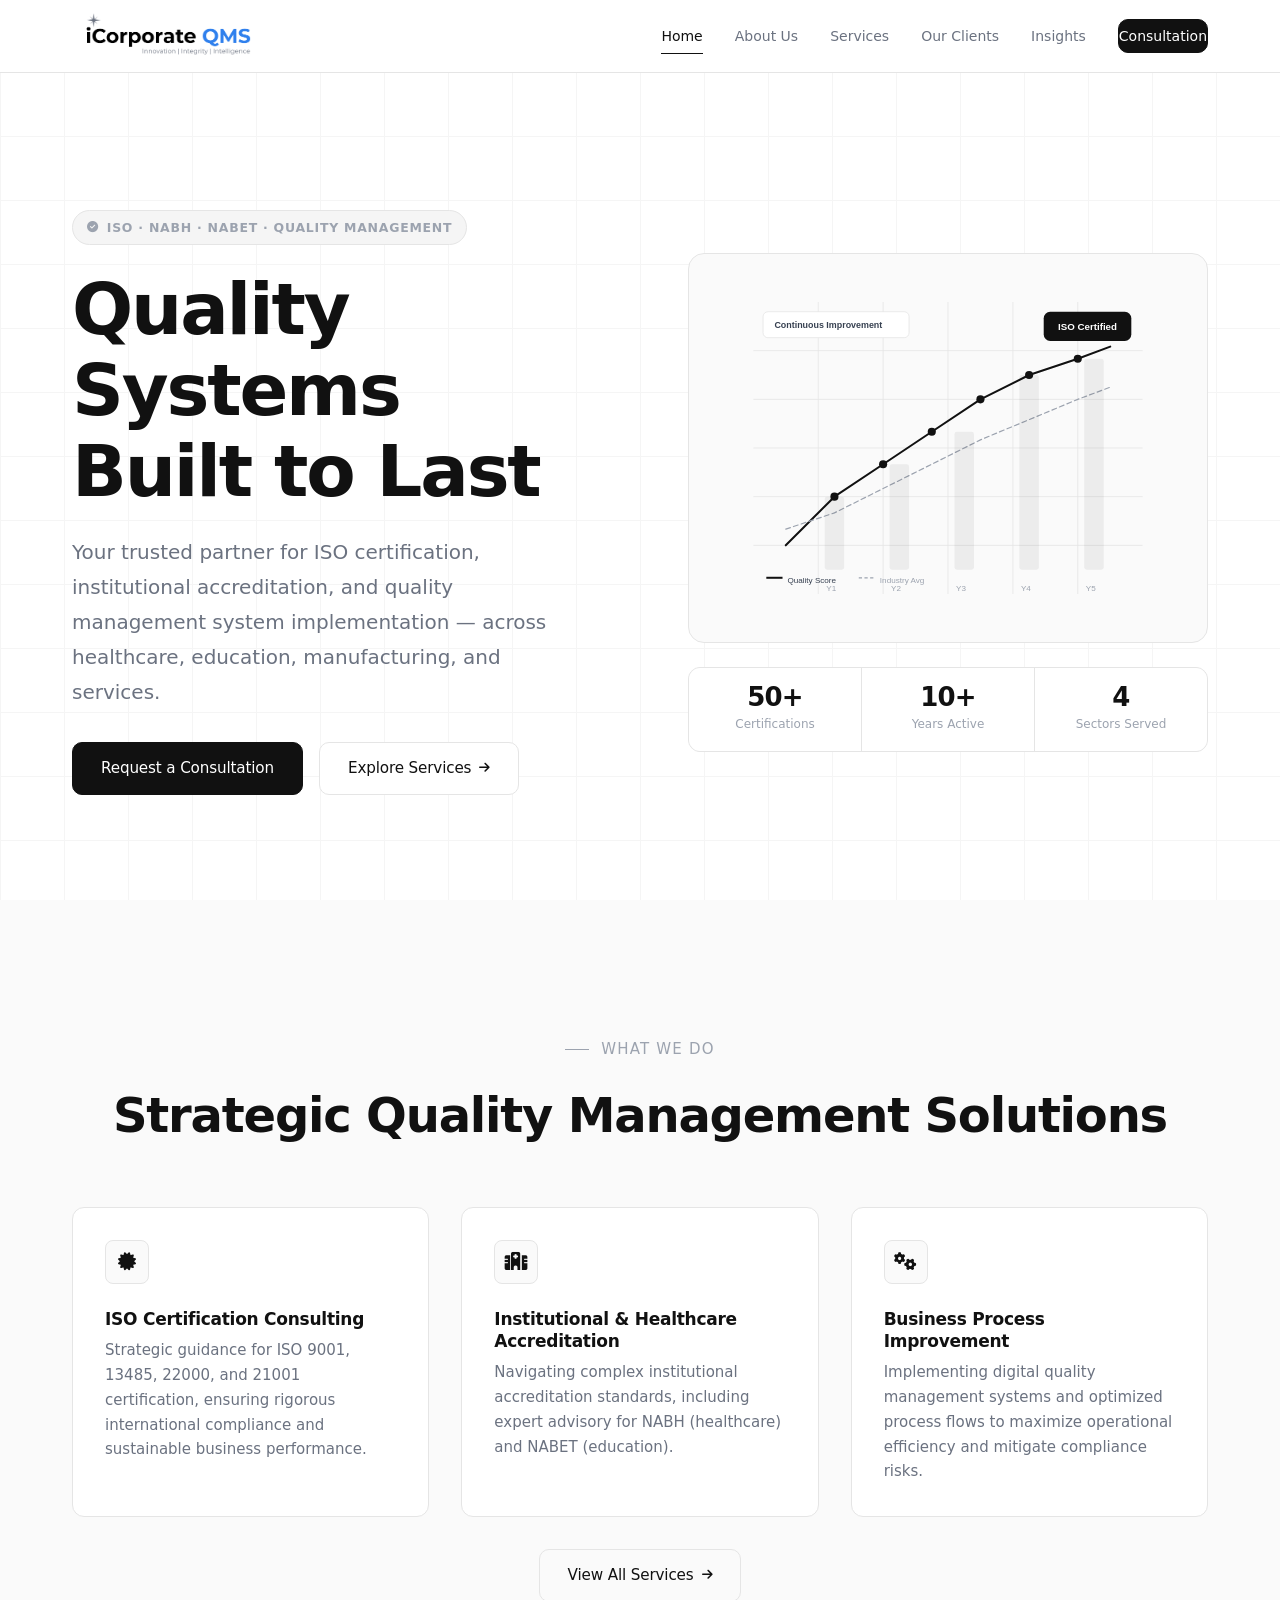
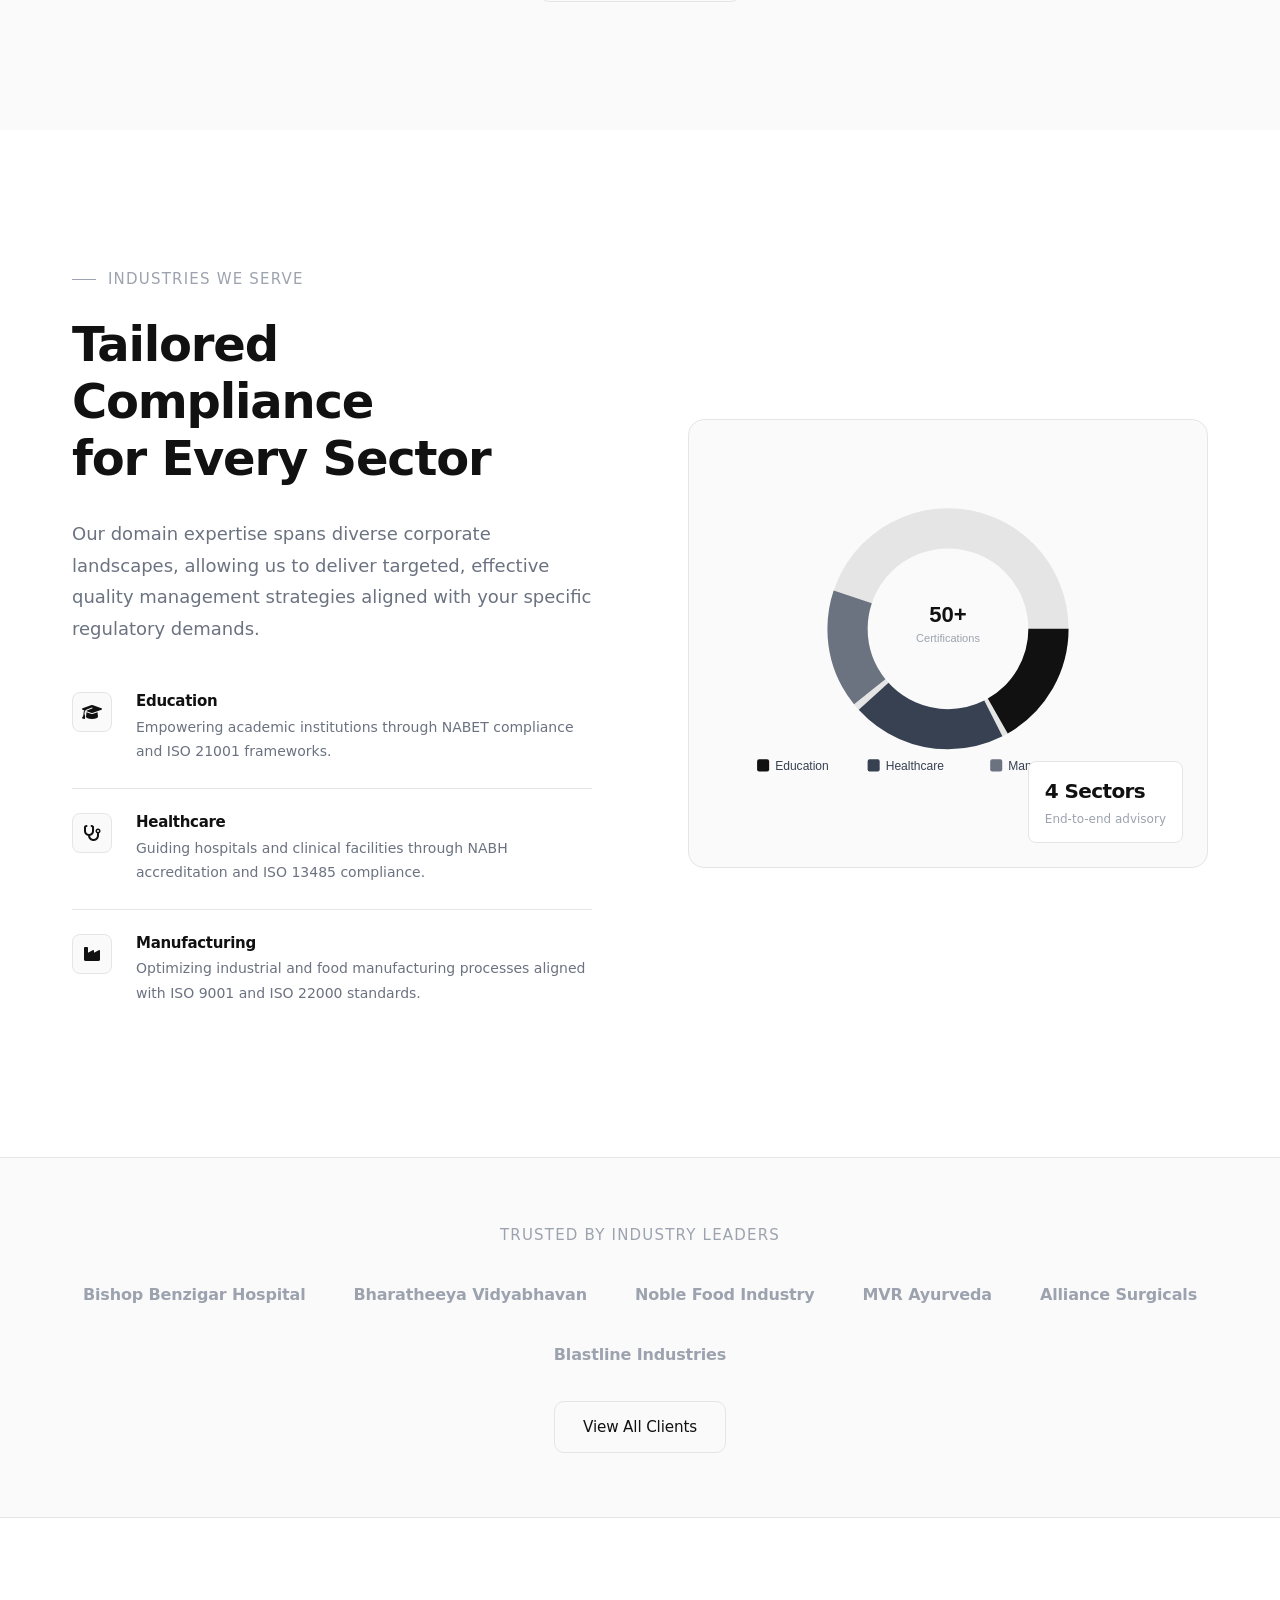
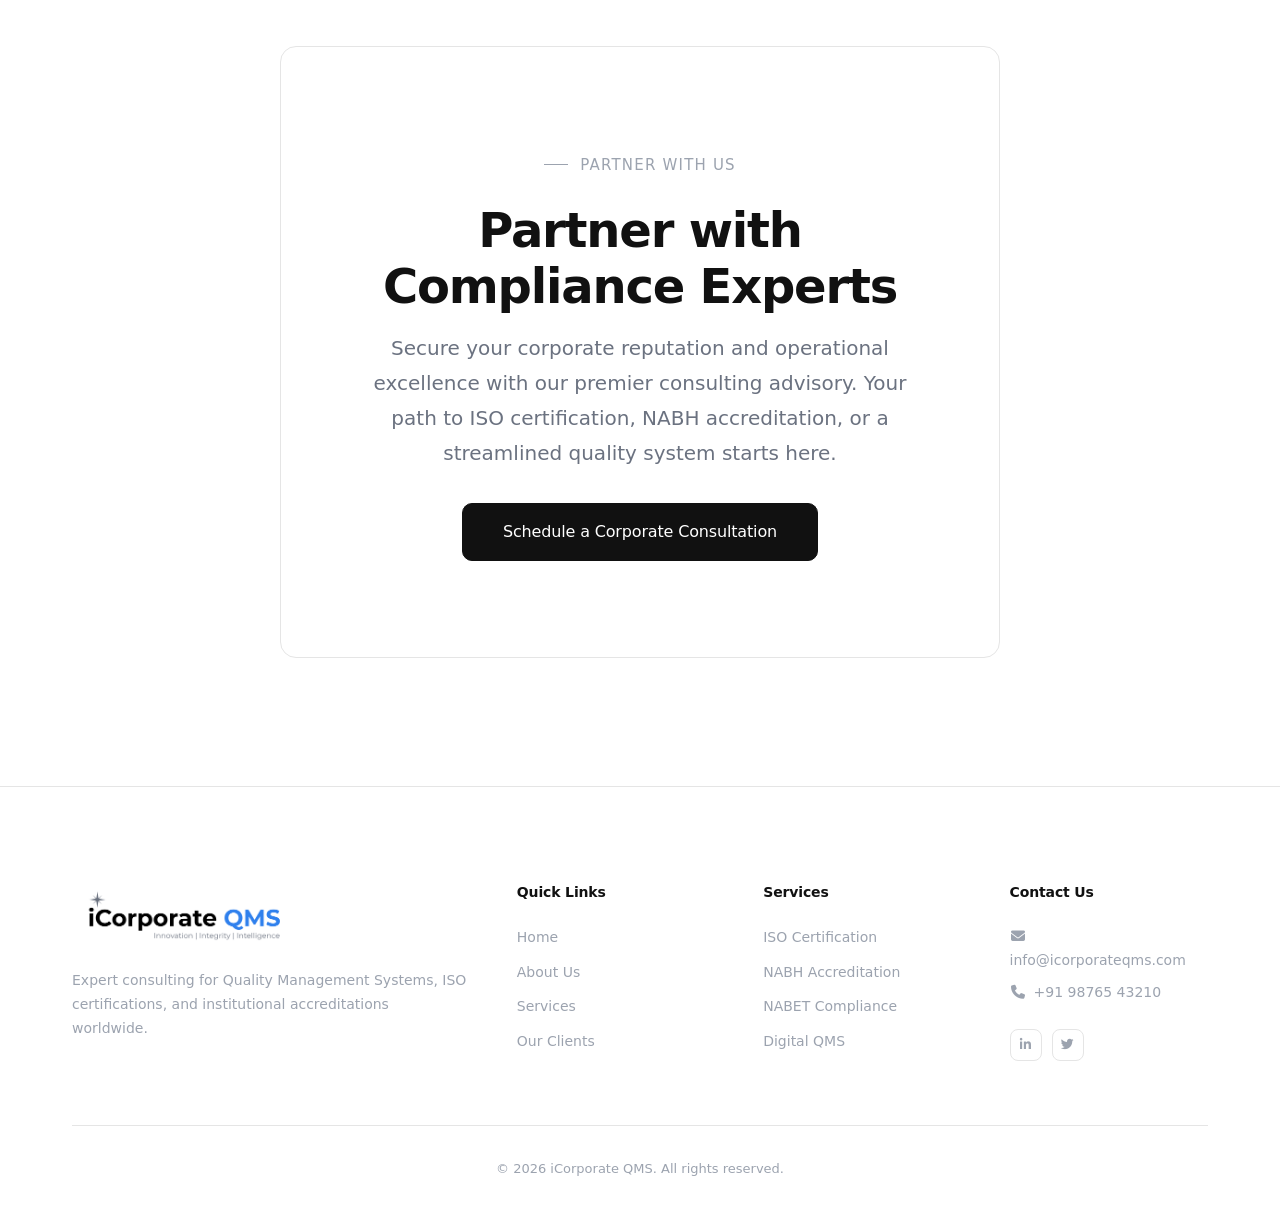
==== iCorporateQMS/index.html @ 64e57bbb "Add files via upload" ====
<!DOCTYPE html>
<html lang="en">
<head>
    <meta charset="UTF-8">
    <meta name="viewport" content="width=device-width, initial-scale=1.0">
    <title>iCorporate QMS - Quality Management &amp; ISO Consulting</title>
    <meta name="description" content="iCorporate QMS provides Quality Management System consulting, ISO certification guidance, NABH/NABET accreditation support for global industries.">

    <!-- Fontshare CDN - Satoshi Font Family -->
    <link href="https://api.fontshare.com/v2/css?f[]=satoshi@900,700,500,400&display=swap" rel="stylesheet">

    <!-- FontAwesome -->
    <link rel="stylesheet" href="https://cdnjs.cloudflare.com/ajax/libs/font-awesome/6.4.0/css/all.min.css">

    <!-- Custom CSS -->
    <link rel="stylesheet" href="css/style.css">
</head>
<body>

    <!-- ==================== HEADER ==================== -->
    <header class="header">
        <div class="container navbar">
            <a href="index.html" class="logo">
                <img src="assets/logo.png" alt="iCorporate QMS Logo" style="height: 60px; width: auto;">
            </a>

            <nav class="nav-links">
                <a href="index.html">Home</a>
                <a href="about.html">About Us</a>
                <a href="services.html">Services</a>
                <a href="clients.html">Our Clients</a>
                <a href="blog.html">Insights</a>
                <a href="contact.html" class="nav-cta">Consultation</a>
            </nav>

            <button class="mobile-menu-btn" aria-label="Toggle menu">
                <i class="fa-solid fa-bars"></i>
            </button>
        </div>
    </header>

    <!-- ==================== HERO ==================== -->
    <section class="hero">
        <div class="container">
            <div class="hero-grid">

                <!-- Left: Copy -->
                <div class="hero-content reveal">
                    <div class="hero-eyebrow">
                        <i class="fa-solid fa-circle-check" style="font-size:0.7rem;"></i>
                        ISO · NABH · NABET · Quality Management
                    </div>

                    <h1 class="display">
                        Quality Systems<br>
                        Built to Last
                    </h1>

                    <p class="body-lg" style="margin-bottom: var(--sp-4);">
                        Your trusted partner for ISO certification, institutional accreditation, and quality management system implementation — across healthcare, education, manufacturing, and services.
                    </p>

                    <div class="hero-actions">
                        <a href="contact.html" class="btn btn-primary">Request a Consultation</a>
                        <a href="services.html" class="btn btn-secondary">Explore Services <i class="fa-solid fa-arrow-right" style="font-size:0.8em;"></i></a>
                    </div>
                </div>

                <!-- Right: Visual -->
                <div class="hero-visual reveal delay-200">
                    <div class="hero-illustration">
                        <!-- Monochrome abstract QMS SVG illustration -->
                        <svg class="qms-illustration" viewBox="0 0 480 360" xmlns="http://www.w3.org/2000/svg" fill="none">
                            <!-- Grid lines -->
                            <line x1="0" y1="60" x2="480" y2="60" stroke="#E5E5E5" stroke-width="1"/>
                            <line x1="0" y1="120" x2="480" y2="120" stroke="#E5E5E5" stroke-width="1"/>
                            <line x1="0" y1="180" x2="480" y2="180" stroke="#E5E5E5" stroke-width="1"/>
                            <line x1="0" y1="240" x2="480" y2="240" stroke="#E5E5E5" stroke-width="1"/>
                            <line x1="0" y1="300" x2="480" y2="300" stroke="#E5E5E5" stroke-width="1"/>
                            <line x1="80" y1="0" x2="80" y2="360" stroke="#E5E5E5" stroke-width="1"/>
                            <line x1="160" y1="0" x2="160" y2="360" stroke="#E5E5E5" stroke-width="1"/>
                            <line x1="240" y1="0" x2="240" y2="360" stroke="#E5E5E5" stroke-width="1"/>
                            <line x1="320" y1="0" x2="320" y2="360" stroke="#E5E5E5" stroke-width="1"/>
                            <line x1="400" y1="0" x2="400" y2="360" stroke="#E5E5E5" stroke-width="1"/>

                            <!-- Process flow line (quality improvement curve) -->
                            <polyline points="40,300 100,240 160,200 220,160 280,120 340,90 400,70 440,55"
                                stroke="#111111" stroke-width="2.5" stroke-linecap="round" stroke-linejoin="round"/>

                            <!-- Benchmark line (dashed) -->
                            <polyline points="40,280 100,260 160,230 220,200 280,170 340,145 400,120 440,105"
                                stroke="#9CA3AF" stroke-width="1.5" stroke-dasharray="6 4" stroke-linecap="round"/>

                            <!-- Data points on main line -->
                            <circle cx="100" cy="240" r="5" fill="#111111"/>
                            <circle cx="160" cy="200" r="5" fill="#111111"/>
                            <circle cx="220" cy="160" r="5" fill="#111111"/>
                            <circle cx="280" cy="120" r="5" fill="#111111"/>
                            <circle cx="340" cy="90" r="5" fill="#111111"/>
                            <circle cx="400" cy="70" r="5" fill="#111111"/>

                            <!-- Vertical highlight bars -->
                            <rect x="88" y="240" width="24" height="90" rx="3" fill="#111111" opacity="0.06"/>
                            <rect x="168" y="200" width="24" height="130" rx="3" fill="#111111" opacity="0.06"/>
                            <rect x="248" y="160" width="24" height="170" rx="3" fill="#111111" opacity="0.06"/>
                            <rect x="328" y="90" width="24" height="240" rx="3" fill="#111111" opacity="0.06"/>
                            <rect x="408" y="70" width="24" height="260" rx="3" fill="#111111" opacity="0.06"/>

                            <!-- ISO Badge top-right -->
                            <rect x="358" y="12" width="108" height="36" rx="8" fill="#111111"/>
                            <text x="412" y="35" font-family="Satoshi, sans-serif" font-size="12" font-weight="700" fill="white" text-anchor="middle">ISO Certified</text>

                            <!-- Label: Continuous Improvement -->
                            <rect x="12" y="12" width="180" height="32" rx="6" fill="white" stroke="#E5E5E5" stroke-width="1"/>
                            <text x="26" y="32" font-family="Satoshi, sans-serif" font-size="11" font-weight="600" fill="#374151">Continuous Improvement</text>

                            <!-- Year labels -->
                            <text x="96" y="356" font-family="Satoshi, sans-serif" font-size="10" fill="#9CA3AF" text-anchor="middle">Y1</text>
                            <text x="176" y="356" font-family="Satoshi, sans-serif" font-size="10" fill="#9CA3AF" text-anchor="middle">Y2</text>
                            <text x="256" y="356" font-family="Satoshi, sans-serif" font-size="10" fill="#9CA3AF" text-anchor="middle">Y3</text>
                            <text x="336" y="356" font-family="Satoshi, sans-serif" font-size="10" fill="#9CA3AF" text-anchor="middle">Y4</text>
                            <text x="416" y="356" font-family="Satoshi, sans-serif" font-size="10" fill="#9CA3AF" text-anchor="middle">Y5</text>

                            <!-- Legend -->
                            <line x1="16" y1="340" x2="36" y2="340" stroke="#111111" stroke-width="2.5"/>
                            <text x="42" y="344" font-family="Satoshi, sans-serif" font-size="10" fill="#374151" dominant-baseline="middle">Quality Score</text>
                            <line x1="130" y1="340" x2="150" y2="340" stroke="#9CA3AF" stroke-width="1.5" stroke-dasharray="4 3"/>
                            <text x="156" y="344" font-family="Satoshi, sans-serif" font-size="10" fill="#9CA3AF" dominant-baseline="middle">Industry Avg</text>
                        </svg>
                    </div>

                    <!-- Stats bar -->
                    <div class="hero-stats">
                        <div class="hero-stat">
                            <div class="hero-stat-number">50+</div>
                            <div class="hero-stat-label">Certifications</div>
                        </div>
                        <div class="hero-stat">
                            <div class="hero-stat-number">10+</div>
                            <div class="hero-stat-label">Years Active</div>
                        </div>
                        <div class="hero-stat">
                            <div class="hero-stat-number">4</div>
                            <div class="hero-stat-label">Sectors Served</div>
                        </div>
                    </div>
                </div>

            </div>
        </div>
    </section>

    <!-- ==================== SERVICES OVERVIEW ==================== -->
    <section class="section section-grey">
        <div class="container">
            <div class="text-center mb-8 reveal">
                <div class="section-label" style="justify-content:center;">What We Do</div>
                <h2 class="headline">Strategic Quality Management Solutions</h2>
            </div>

            <div class="grid grid-3">
                <!-- Service 1 -->
                <div class="card reveal delay-100">
                    <div class="card-icon">
                        <i class="fa-solid fa-certificate"></i>
                    </div>
                    <h3 class="card-title">ISO Certification Consulting</h3>
                    <p class="body-sm" style="flex-grow:1;">Strategic guidance for ISO 9001, 13485, 22000, and 21001 certification, ensuring rigorous international compliance and sustainable business performance.</p>
                </div>

                <!-- Service 2 -->
                <div class="card reveal delay-200">
                    <div class="card-icon">
                        <i class="fa-solid fa-hospital"></i>
                    </div>
                    <h3 class="card-title">Institutional &amp; Healthcare Accreditation</h3>
                    <p class="body-sm" style="flex-grow:1;">Navigating complex institutional accreditation standards, including expert advisory for NABH (healthcare) and NABET (education).</p>
                </div>

                <!-- Service 3 -->
                <div class="card reveal delay-300">
                    <div class="card-icon">
                        <i class="fa-solid fa-gears"></i>
                    </div>
                    <h3 class="card-title">Business Process Improvement</h3>
                    <p class="body-sm" style="flex-grow:1;">Implementing digital quality management systems and optimized process flows to maximize operational efficiency and mitigate compliance risks.</p>
                </div>
            </div>

            <div class="text-center mt-4 reveal delay-300">
                <a href="services.html" class="btn btn-outline">View All Services <i class="fa-solid fa-arrow-right" style="font-size:0.8em;"></i></a>
            </div>
        </div>
    </section>

    <!-- ==================== INDUSTRIES ==================== -->
    <section class="section section-white">
        <div class="container">
            <div class="grid grid-2 items-center" style="gap: var(--sp-12);">

                <div class="reveal">
                    <div class="section-label">Industries We Serve</div>
                    <h2 class="headline mb-3">Tailored Compliance<br>for Every Sector</h2>
                    <p class="body mb-4">Our domain expertise spans diverse corporate landscapes, allowing us to deliver targeted, effective quality management strategies aligned with your specific regulatory demands.</p>

                    <ul>
                        <li class="industry-item">
                            <div class="industry-icon"><i class="fa-solid fa-graduation-cap"></i></div>
                            <div>
                                <h4>Education</h4>
                                <p>Empowering academic institutions through NABET compliance and ISO 21001 frameworks.</p>
                            </div>
                        </li>
                        <li class="industry-item">
                            <div class="industry-icon"><i class="fa-solid fa-stethoscope"></i></div>
                            <div>
                                <h4>Healthcare</h4>
                                <p>Guiding hospitals and clinical facilities through NABH accreditation and ISO 13485 compliance.</p>
                            </div>
                        </li>
                        <li class="industry-item">
                            <div class="industry-icon"><i class="fa-solid fa-industry"></i></div>
                            <div>
                                <h4>Manufacturing</h4>
                                <p>Optimizing industrial and food manufacturing processes aligned with ISO 9001 and ISO 22000 standards.</p>
                            </div>
                        </li>
                    </ul>
                </div>

                <div class="reveal delay-200">
                    <!-- Abstract industries visual -->
                    <div style="border: 1px solid var(--border); border-radius: var(--radius-xl); background: var(--color-grey-50); padding: var(--sp-6); position: relative; overflow: hidden;">
                        <svg viewBox="0 0 420 340" xmlns="http://www.w3.org/2000/svg" fill="none" style="width:100%;">
                            <!-- Sector arcs / donut -->
                            <circle cx="210" cy="160" r="100" stroke="#E5E5E5" stroke-width="40" fill="none"/>
                            <!-- Education arc -->
                            <circle cx="210" cy="160" r="100" stroke="#111111" stroke-width="40" fill="none"
                                stroke-dasharray="105 524" stroke-dashoffset="0" stroke-linecap="butt"/>
                            <!-- Healthcare arc -->
                            <circle cx="210" cy="160" r="100" stroke="#374151" stroke-width="40" fill="none"
                                stroke-dasharray="130 524" stroke-dashoffset="-110" stroke-linecap="butt"/>
                            <!-- Manufacturing arc -->
                            <circle cx="210" cy="160" r="100" stroke="#6B7280" stroke-width="40" fill="none"
                                stroke-dasharray="100 524" stroke-dashoffset="-246" stroke-linecap="butt"/>

                            <!-- Center label -->
                            <text x="210" y="153" font-family="Inter,sans-serif" font-size="22" font-weight="800" fill="#111111" text-anchor="middle">50+</text>
                            <text x="210" y="173" font-family="Inter,sans-serif" font-size="11" fill="#9CA3AF" text-anchor="middle">Certifications</text>

                            <!-- Legend -->
                            <rect x="20" y="290" width="12" height="12" rx="2" fill="#111111"/>
                            <text x="38" y="301" font-family="Inter,sans-serif" font-size="12" fill="#374151">Education</text>
                            <rect x="130" y="290" width="12" height="12" rx="2" fill="#374151"/>
                            <text x="148" y="301" font-family="Inter,sans-serif" font-size="12" fill="#374151">Healthcare</text>
                            <rect x="252" y="290" width="12" height="12" rx="2" fill="#6B7280"/>
                            <text x="270" y="301" font-family="Inter,sans-serif" font-size="12" fill="#374151">Manufacturing</text>
                        </svg>

                        <!-- Floating stat card -->
                        <div style="position:absolute; bottom: var(--sp-3); right: var(--sp-3); background: var(--color-white); border: 1px solid var(--border); border-radius: var(--radius-md); padding: 0.75rem 1rem;">
                            <div style="font-size:1.25rem; font-weight:800; color:var(--text-primary); letter-spacing:-0.03em;">4 Sectors</div>
                            <div style="font-size:0.75rem; color:var(--text-muted);">End-to-end advisory</div>
                        </div>
                    </div>
                </div>

            </div>
        </div>
    </section>

    <!-- ==================== CLIENTS STRIP ==================== -->
    <section class="clients-strip reveal">
        <div class="container">
            <span class="eyebrow" style="display:block; text-align:center; margin-bottom:var(--sp-4);">Trusted by Industry Leaders</span>
            <div class="client-names">
                <span class="client-name-item">Bishop Benzigar Hospital</span>
                <span class="client-name-item">Bharatheeya Vidyabhavan</span>
                <span class="client-name-item">Noble Food Industry</span>
                <span class="client-name-item">MVR Ayurveda</span>
                <span class="client-name-item">Alliance Surgicals</span>
                <span class="client-name-item">Blastline Industries</span>
            </div>
            <div class="text-center mt-4">
                <a href="clients.html" class="btn btn-outline">View All Clients</a>
            </div>
        </div>
    </section>

    <!-- ==================== CTA ==================== -->
    <section class="cta-section">
        <div class="container reveal">
            <div class="cta-box">
                <div class="section-label" style="justify-content:center;">Partner With Us</div>
                <h2 class="headline mb-2">Partner with Compliance Experts</h2>
                <p class="body-lg mb-4" style="max-width: 560px; margin-left:auto; margin-right:auto;">
                    Secure your corporate reputation and operational excellence with our premier consulting advisory. Your path to ISO certification, NABH accreditation, or a streamlined quality system starts here.
                </p>
                <a href="contact.html" class="btn btn-primary" style="font-size:1rem; padding:0.875rem 2.5rem;">Schedule a Corporate Consultation</a>
            </div>
        </div>
    </section>

    <!-- ==================== FOOTER ==================== -->
    <footer class="footer">
        <div class="container">
            <div class="footer-top">
                <div class="footer-col reveal delay-100">
                    <a href="index.html" class="logo mb-3" style="margin-bottom:var(--sp-2);">
                        <img src="assets/logo.png" alt="iCorporate QMS Logo" style="height: 70px; width: auto;">
                    </a>
                    <p>Expert consulting for Quality Management Systems, ISO certifications, and institutional accreditations worldwide.</p>
                </div>

                <div class="footer-col reveal delay-200">
                    <h4>Quick Links</h4>
                    <div class="footer-links">
                        <a href="index.html">Home</a>
                        <a href="about.html">About Us</a>
                        <a href="services.html">Services</a>
                        <a href="clients.html">Our Clients</a>
                    </div>
                </div>

                <div class="footer-col reveal delay-300">
                    <h4>Services</h4>
                    <div class="footer-links">
                        <a href="services.html">ISO Certification</a>
                        <a href="services.html">NABH Accreditation</a>
                        <a href="services.html">NABET Compliance</a>
                        <a href="services.html">Digital QMS</a>
                    </div>
                </div>

                <div class="footer-col reveal delay-400">
                    <h4>Contact Us</h4>
                    <p><i class="fa-solid fa-envelope footer-contact-icon"></i>info@icorporateqms.com</p>
                    <p><i class="fa-solid fa-phone footer-contact-icon"></i>+91 98765 43210</p>
                    <div class="social-links">
                        <a href="#" class="social-link" aria-label="LinkedIn"><i class="fa-brands fa-linkedin-in"></i></a>
                        <a href="#" class="social-link" aria-label="Twitter"><i class="fa-brands fa-twitter"></i></a>
                    </div>
                </div>
            </div>

            <div class="footer-bottom">
                <p>&copy; 2026 iCorporate QMS. All rights reserved.</p>
            </div>
        </div>
    </footer>

    <script src="js/script.js"></script>
</body>
</html>
---- iCorporateQMS/css/style.css ----
/* =========================================================================
   iCorporate QMS — Premium Monochrome Design System
   Inspired by Apple · Vercel · Linear · Notion · McKinsey Digital
   ========================================================================= */

@import url('https://api.fontshare.com/v2/css?f[]=satoshi@900,700,500,400&display=swap');

:root {
  /* Monochrome Palette */
  --color-black:   #111111;
  --color-white:   #FFFFFF;
  --color-grey-50: #FAFAFA;
  --color-grey-100:#F5F5F5;
  --color-grey-200:#E5E5E5;
  --color-grey-400:#9CA3AF;
  --color-grey-600:#6B7280;
  --color-grey-800:#374151;

  /* Semantic aliases */
  --primary:       var(--color-black);
  --bg:            var(--color-white);
  --surface:       var(--color-white);
  --surface-alt:   var(--color-grey-50);
  --border:        var(--color-grey-200);
  --text-primary:  var(--color-black);
  --text-secondary:var(--color-grey-600);
  --text-muted:    var(--color-grey-400);

  /* Typography: Satoshi Font Family */
  --font: 'Satoshi', system-ui, -apple-system, sans-serif;

  /* Typography Scale */
  --text-hero:     clamp(2.75rem, 6vw, 4.5rem);  /* 72px desktop */
  --text-headline: clamp(2.25rem, 4vw, 3rem);   /* 48px desktop */
  --text-card:     1.5rem;                       /* 24px */
  --text-body:     1.125rem;                     /* 18px */
  --text-sm:       0.9375rem;                    /* 15px */

  /* Spacing (8px system) */
  --sp-1: 0.5rem;   /* 8px */
  --sp-2: 1rem;     /* 16px */
  --sp-3: 1.5rem;   /* 24px */
  --sp-4: 2rem;     /* 32px */
  --sp-6: 3rem;     /* 48px */
  --sp-8: 4rem;     /* 64px */
  --sp-12: 6rem;    /* 96px */
  --sp-16: 8rem;    /* 128px */

  /* Radii */
  --radius-sm: 4px;
  --radius-md: 8px;
  --radius-lg: 12px;
  --radius-xl: 16px;
  --radius-pill: 9999px;

  /* Transitions */
  --ease: 0.25s ease;
  --ease-fast: 0.20s ease;
}

/* =========================================================================
   Reset & Base
   ========================================================================= */
*, *::before, *::after {
  box-sizing: border-box;
  margin: 0;
  padding: 0;
}

html {
  font-size: 16px;
  scroll-behavior: smooth;
  -webkit-font-smoothing: antialiased;
  -moz-osx-font-smoothing: grayscale;
}

body {
  font-family: var(--font);
  color: var(--text-secondary);
  background: var(--bg);
  font-size: var(--text-body); /* 18px Body Text */
  font-weight: 400;            /* Satoshi Regular */
  line-height: 1.75;           /* Enhanced line-height for maximum readability */
  overflow-x: hidden;
}

h1, h2, h3, h4, h5, h6 {
  color: var(--text-primary);
  font-family: var(--font);
  font-weight: 700;            /* Satoshi Bold */
  line-height: 1.2;            /* Comfortable heading spacing */
  letter-spacing: -0.02em;
}

h3, h4 {
  font-weight: 600;            /* Satoshi Medium / Semibold */
  line-height: 1.3;
}

a {
  color: var(--text-primary);
  text-decoration: none;
  transition: color var(--ease);
}

a:hover { color: var(--color-grey-600); }

img { max-width: 100%; display: block; }

ul { list-style: none; }

input, textarea, select {
  width: 100%;
  padding: 0.75rem 1rem;
  border: 1px solid var(--border);
  border-radius: var(--radius-md);
  font-family: var(--font);
  font-size: 0.95rem;
  font-weight: 400;
  background: var(--color-white);
  color: var(--text-primary);
  transition: border-color var(--ease-fast);
  outline: none;
  appearance: none;
}

input:focus, textarea:focus, select:focus {
  border-color: var(--color-black);
}

/* =========================================================================
   Layout
   ========================================================================= */
.container {
  width: 100%;
  max-width: 1200px;
  margin: 0 auto;
  padding: 0 var(--sp-4);
}

@media (max-width: 768px) {
  .container { padding: 0 var(--sp-2); }
}

.section {
  padding: var(--sp-16) 0;
}

.section-sm {
  padding: var(--sp-8) 0;
}

.section-white { background: var(--color-white); }
.section-grey  { background: var(--color-grey-50); }

/* Grid */
.grid { display: grid; gap: var(--sp-4); }
.grid-2 { grid-template-columns: repeat(1, 1fr); }
.grid-3 { grid-template-columns: repeat(1, 1fr); }
.grid-4 { grid-template-columns: repeat(1, 1fr); }

@media (min-width: 640px) {
  .grid-2 { grid-template-columns: repeat(2, 1fr); }
  .grid-4 { grid-template-columns: repeat(2, 1fr); }
}

@media (min-width: 768px) {
  .grid-3 { grid-template-columns: repeat(2, 1fr); }
}

@media (min-width: 1024px) {
  .grid-3 { grid-template-columns: repeat(3, 1fr); }
  .grid-4 { grid-template-columns: repeat(4, 1fr); }
}

/* Flex utilities */
.flex           { display: flex; }
.flex-col       { flex-direction: column; }
.items-center   { align-items: center; }
.items-start    { align-items: flex-start; }
.justify-center { justify-content: center; }
.justify-between{ justify-content: space-between; }
.flex-wrap      { flex-wrap: wrap; }
.gap-1          { gap: var(--sp-1); }
.gap-2          { gap: var(--sp-2); }
.gap-3          { gap: var(--sp-3); }
.gap-4          { gap: var(--sp-4); }

/* Text utilities */
.text-center    { text-align: center; }
.text-black     { color: var(--text-primary); }
.text-muted     { color: var(--text-muted); }
.text-secondary { color: var(--text-secondary); }

/* Margin utilities */
.mb-1  { margin-bottom: var(--sp-1); }
.mb-2  { margin-bottom: var(--sp-2); }
.mb-3  { margin-bottom: var(--sp-3); }
.mb-4  { margin-bottom: var(--sp-4); }
.mb-6  { margin-bottom: var(--sp-6); }
.mb-8  { margin-bottom: var(--sp-8); }
.mt-2  { margin-top: var(--sp-2); }
.mt-4  { margin-top: var(--sp-4); }

/* =========================================================================
   Typography (Satoshi Scale & Guidelines)
   ========================================================================= */

/* Hero Heading: 72px desktop */
.display {
  font-family: var(--font);
  font-size: var(--text-hero); /* clamp(2.75rem, 6vw, 4.5rem) -> 72px desktop */
  font-weight: 700;            /* Satoshi Bold */
  letter-spacing: -0.03em;
  line-height: 1.12;
  color: var(--text-primary);
  margin-bottom: var(--sp-4);  /* Generous whitespace around heading */
}

/* Section Heading: 48px desktop */
.headline {
  font-family: var(--font);
  font-size: var(--text-headline); /* clamp(2.25rem, 4vw, 3rem) -> 48px desktop */
  font-weight: 700;                /* Satoshi Bold */
  letter-spacing: -0.025em;
  line-height: 1.18;
  color: var(--text-primary);
  margin-bottom: var(--sp-4);      /* Generous whitespace */
}

.title {
  font-family: var(--font);
  font-size: clamp(1.375rem, 3vw, 1.75rem);
  font-weight: 700;                /* Satoshi Bold */
  letter-spacing: -0.02em;
  line-height: 1.25;
  color: var(--text-primary);
  margin-bottom: var(--sp-3);
}

.eyebrow {
  font-family: var(--font);
  font-size: var(--text-sm);       /* 15px Small Text */
  font-weight: 500;                /* Satoshi Medium */
  letter-spacing: 0.08em;
  text-transform: uppercase;
  color: var(--text-muted);
}

/* Card Heading: 24px */
.card-title {
  font-family: var(--font);
  font-size: var(--text-card);     /* 24px (1.5rem) */
  font-weight: 600;                /* Satoshi Medium / Semibold */
  letter-spacing: -0.015em;
  line-height: 1.3;
  color: var(--text-primary);
  margin-bottom: var(--sp-3);      /* Whitespace below card heading */
}

/* Body Text: 18px */
.body-lg {
  font-family: var(--font);
  font-size: 1.25rem;              /* 20px for high-impact intro body */
  font-weight: 400;                /* Satoshi Regular */
  line-height: 1.75;
  color: var(--text-secondary);
  margin-bottom: var(--sp-4);
}

.body {
  font-family: var(--font);
  font-size: var(--text-body);     /* 18px Body Text */
  font-weight: 400;                /* Satoshi Regular */
  line-height: 1.75;               /* Comfortable reading line-height */
  color: var(--text-secondary);
  margin-bottom: var(--sp-3);
}

/* Small Text: 15px */
.body-sm {
  font-family: var(--font);
  font-size: var(--text-sm);       /* 15px Small Text */
  font-weight: 400;                /* Satoshi Regular */
  line-height: 1.65;
  color: var(--text-secondary);
}

/* Inline divider line under section eyebrow */
.section-label {
  display: inline-flex;
  align-items: center;
  gap: 0.75rem;
  font-family: var(--font);
  font-size: var(--text-sm);       /* 15px Small Text */
  font-weight: 500;                /* Satoshi Medium */
  letter-spacing: 0.08em;
  text-transform: uppercase;
  color: var(--text-muted);
  margin-bottom: var(--sp-3);      /* Spacing below eyebrow */
}

.section-label::before {
  content: '';
  display: block;
  width: 24px;
  height: 1px;
  background: var(--color-grey-400);
}

/* =========================================================================
   Buttons (Satoshi Medium 500)
   ========================================================================= */
.btn {
  display: inline-flex;
  align-items: center;
  justify-content: center;
  gap: 0.5rem;
  padding: 0.75rem 1.75rem;
  font-size: 0.95rem;
  font-weight: 500;                /* Satoshi Medium */
  border-radius: var(--radius-md);
  border: 1px solid transparent;
  cursor: pointer;
  transition: all var(--ease);
  font-family: var(--font);
  letter-spacing: -0.01em;
  white-space: nowrap;
}

/* Primary: black bg + white text */
.btn-primary {
  background: var(--color-black);
  color: var(--color-white);
  border-color: var(--color-black);
  border-radius: 10px;
}
.btn-primary:hover {
  background: var(--color-grey-800);
  color: var(--color-white);
  border-color: var(--color-grey-800);
  transform: translateY(-1px);
}

/* Secondary: white bg + black border */
.btn-secondary {
  background: var(--color-white);
  color: var(--color-black);
  border-color: var(--color-grey-200);
  border-radius: 10px;
}
.btn-secondary:hover {
  border-color: var(--color-black);
  color: var(--color-black);
  transform: translateY(-1px);
}

/* Outline (alias) */
.btn-outline {
  background: transparent;
  color: var(--color-black);
  border-color: var(--color-grey-200);
  border-radius: 10px;
}
.btn-outline:hover {
  border-color: var(--color-black);
  color: var(--color-black);
  transform: translateY(-1px);
}

/* Nav CTA button */
.nav-cta {
  background: var(--color-black);
  color: var(--color-white) !important;
  padding: 0.5rem 1.25rem;
  border-radius: 10px;
  font-size: 0.875rem;
  font-weight: 600;
  transition: all var(--ease);
  border: 1px solid var(--color-black);
}
.nav-cta:hover {
  background: var(--color-grey-800) !important;
  color: var(--color-white) !important;
  transform: translateY(-1px);
}
.nav-cta::after { display: none !important; }

/* =========================================================================
   Tag / Badge
   ========================================================================= */
.tag {
  display: inline-block;
  padding: 0.2rem 0.65rem;
  background: var(--color-grey-100);
  color: var(--color-grey-800);
  border: 1px solid var(--border);
  border-radius: var(--radius-pill);
  font-size: 0.72rem;
  font-weight: 600;
  text-transform: uppercase;
  letter-spacing: 0.05em;
}

/* =========================================================================
   Header / Navigation
   ========================================================================= */
.header {
  position: fixed;
  top: 0;
  left: 0;
  width: 100%;
  background: var(--color-white);
  border-bottom: 1px solid var(--border);
  z-index: 1000;
  transition: all var(--ease);
}

.header.scrolled {
  background: rgba(255,255,255,0.95);
  backdrop-filter: blur(12px);
  -webkit-backdrop-filter: blur(12px);
}

.navbar {
  display: flex;
  align-items: center;
  justify-content: space-between;
  height: 72px;
}

.logo {
  display: flex;
  align-items: center;
}

.nav-links {
  display: flex;
  align-items: center;
  gap: var(--sp-4);
}

.nav-links a {
  color: var(--text-secondary);
  font-size: 0.875rem;
  font-weight: 500;
  position: relative;
  padding: 0.25rem 0;
  transition: color var(--ease-fast);
}

.nav-links a:hover,
.nav-links a.active {
  color: var(--text-primary);
}

.nav-links a::after {
  content: '';
  position: absolute;
  bottom: -2px;
  left: 0;
  width: 0;
  height: 1px;
  background: var(--color-black);
  transition: width var(--ease-fast);
}

.nav-links a:hover::after,
.nav-links a.active::after {
  width: 100%;
}

/* Mobile nav stays excluded */
.nav-links a.nav-cta::after { display: none; }

.mobile-menu-btn {
  display: none;
  font-size: 1.25rem;
  color: var(--text-primary);
  cursor: pointer;
  background: none;
  border: none;
  padding: 0.25rem;
}

@media (max-width: 991px) {
  .nav-links {
    position: fixed;
    top: 72px;
    left: -100%;
    width: 100%;
    height: calc(100vh - 72px);
    background: var(--color-white);
    flex-direction: column;
    justify-content: flex-start;
    padding-top: var(--sp-6);
    gap: var(--sp-3);
    transition: left var(--ease);
    border-top: 1px solid var(--border);
  }

  .nav-links.active { left: 0; }

  .nav-links a { font-size: 1.125rem; }

  .mobile-menu-btn { display: block; }
}

/* =========================================================================
   Page Hero Banner (inner pages)
   ========================================================================= */
.page-hero {
  background: var(--color-grey-50);
  border-bottom: 1px solid var(--border);
  padding: var(--sp-12) 0 var(--sp-8);
  margin-top: 72px;
  text-align: center;
}

.page-hero .headline {
  margin-bottom: var(--sp-2);
}

/* =========================================================================
   Hero Section (Homepage)
   ========================================================================= */
.hero {
  min-height: calc(100vh - 72px);
  margin-top: 72px;
  background: var(--color-white);
  display: flex;
  align-items: center;
  padding: var(--sp-16) 0 var(--sp-12);
  position: relative;
  overflow: hidden;
}

/* Subtle grid texture */
.hero::before {
  content: '';
  position: absolute;
  inset: 0;
  background-image:
    linear-gradient(var(--color-grey-200) 1px, transparent 1px),
    linear-gradient(90deg, var(--color-grey-200) 1px, transparent 1px);
  background-size: 64px 64px;
  opacity: 0.35;
  pointer-events: none;
}

.hero-grid {
  display: grid;
  grid-template-columns: 1fr;
  gap: var(--sp-8);
  align-items: center;
  position: relative;
  z-index: 1;
}

@media (min-width: 1024px) {
  .hero-grid {
    grid-template-columns: 1fr 1fr;
    gap: var(--sp-12);
  }
}

.hero-content { max-width: 640px; }

.hero-eyebrow {
  display: inline-flex;
  align-items: center;
  gap: 0.5rem;
  background: var(--color-grey-100);
  border: 1px solid var(--border);
  border-radius: var(--radius-pill);
  padding: 0.35rem 0.875rem;
  font-size: 0.78rem;
  font-weight: 600;
  letter-spacing: 0.06em;
  text-transform: uppercase;
  color: var(--text-muted);
  margin-bottom: var(--sp-3);
}

.hero-content .display {
  margin-bottom: var(--sp-3);
}

.hero-content .body-lg {
  margin-bottom: var(--sp-4);
  max-width: 520px;
}

.hero-actions {
  display: flex;
  align-items: center;
  gap: var(--sp-2);
  flex-wrap: wrap;
}

/* Hero illustration container */
.hero-visual {
  position: relative;
}

.hero-illustration {
  width: 100%;
  max-width: 520px;
  margin: 0 auto;
  border: 1px solid var(--border);
  border-radius: var(--radius-xl);
  background: var(--color-grey-50);
  padding: var(--sp-6);
  aspect-ratio: 4/3;
  display: flex;
  align-items: center;
  justify-content: center;
  overflow: hidden;
  position: relative;
}

/* Stats bar below hero illustration */
.hero-stats {
  display: grid;
  grid-template-columns: repeat(3, 1fr);
  gap: 1px;
  background: var(--border);
  border: 1px solid var(--border);
  border-radius: var(--radius-lg);
  overflow: hidden;
  margin-top: var(--sp-3);
}

.hero-stat {
  background: var(--color-white);
  padding: var(--sp-2) var(--sp-3);
  text-align: center;
}

.hero-stat-number {
  font-size: 1.625rem;
  font-weight: 800;
  color: var(--text-primary);
  letter-spacing: -0.03em;
  line-height: 1;
  margin-bottom: 0.25rem;
}

.hero-stat-label {
  font-size: 0.75rem;
  color: var(--text-muted);
  font-weight: 500;
}

/* =========================================================================
   Cards
   ========================================================================= */
.card {
  background: var(--color-white);
  border: 1px solid var(--border);
  border-radius: var(--radius-lg);
  padding: var(--sp-4);
  display: flex;
  flex-direction: column;
  height: 100%;
  transition: border-color var(--ease), transform var(--ease);
}

.card:hover {
  border-color: var(--color-grey-800);
  transform: translateY(-2px);
}

/* Card icon — monochrome line icon container */
.card-icon {
  width: 44px;
  height: 44px;
  border: 1px solid var(--border);
  border-radius: var(--radius-md);
  display: flex;
  align-items: center;
  justify-content: center;
  margin-bottom: var(--sp-3);
  color: var(--text-primary);
  font-size: 1.125rem;
  background: var(--color-grey-50);
  flex-shrink: 0;
}

.card-title {
  font-size: 1.0625rem;
  font-weight: 700;
  color: var(--text-primary);
  margin-bottom: var(--sp-1);
  letter-spacing: -0.015em;
}

/* Flat card (no hover transform) */
.card-flat {
  background: var(--color-white);
  border: 1px solid var(--border);
  border-radius: var(--radius-lg);
  padding: var(--sp-4);
  display: flex;
  flex-direction: column;
  height: 100%;
}

/* =========================================================================
   Industry list items
   ========================================================================= */
.industry-item {
  display: flex;
  align-items: flex-start;
  gap: var(--sp-3);
  padding: var(--sp-3) 0;
  border-bottom: 1px solid var(--border);
}

.industry-item:last-child {
  border-bottom: none;
}

.industry-icon {
  width: 40px;
  height: 40px;
  border: 1px solid var(--border);
  border-radius: var(--radius-md);
  display: flex;
  align-items: center;
  justify-content: center;
  color: var(--text-primary);
  font-size: 1rem;
  flex-shrink: 0;
  background: var(--color-grey-50);
}

.industry-item h4 {
  font-size: 0.9375rem;
  font-weight: 600;
  margin-bottom: 0.2rem;
  color: var(--text-primary);
}

.industry-item p {
  font-size: 0.875rem;
  color: var(--text-secondary);
}

/* =========================================================================
   Clients section (index)
   ========================================================================= */
.clients-strip {
  background: var(--color-grey-50);
  border-top: 1px solid var(--border);
  border-bottom: 1px solid var(--border);
  padding: var(--sp-8) 0;
}

.clients-strip .eyebrow {
  text-align: center;
  margin-bottom: var(--sp-4);
  display: block;
}

.client-names {
  display: flex;
  flex-wrap: wrap;
  justify-content: center;
  align-items: center;
  gap: var(--sp-4) var(--sp-6);
}

.client-name-item {
  font-size: 1rem;
  font-weight: 600;
  color: var(--color-grey-400);
  letter-spacing: -0.01em;
  transition: color var(--ease);
  white-space: nowrap;
}

.client-name-item:hover {
  color: var(--text-primary);
}

/* =========================================================================
   CTA Section
   ========================================================================= */
.cta-section {
  background: var(--color-white);
  padding: var(--sp-16) 0;
}

.cta-box {
  max-width: 720px;
  margin: 0 auto;
  padding: var(--sp-12) var(--sp-8);
  border: 1px solid var(--border);
  border-radius: var(--radius-xl);
  text-align: center;
}

@media (max-width: 640px) {
  .cta-box {
    padding: var(--sp-8) var(--sp-4);
  }
}

.cta-box .headline {
  margin-bottom: var(--sp-2);
}

.cta-box .body-lg {
  margin-bottom: var(--sp-4);
}

/* =========================================================================
   Footer
   ========================================================================= */
.footer {
  background: var(--color-white);
  border-top: 1px solid var(--border);
  padding: var(--sp-12) 0 var(--sp-6);
}

.footer-top {
  display: grid;
  grid-template-columns: repeat(1, 1fr);
  gap: var(--sp-6);
  margin-bottom: var(--sp-8);
}

@media (min-width: 640px) {
  .footer-top { grid-template-columns: repeat(2, 1fr); }
}

@media (min-width: 1024px) {
  .footer-top { grid-template-columns: 2fr 1fr 1fr 1fr; }
}

.footer h4 {
  font-size: 0.875rem;
  font-weight: 700;
  color: var(--text-primary);
  margin-bottom: var(--sp-3);
  letter-spacing: -0.01em;
}

.footer-col p {
  font-size: 0.875rem;
  color: var(--text-muted);
  line-height: 1.7;
  margin-bottom: var(--sp-1);
}

.footer-links {
  display: flex;
  flex-direction: column;
  gap: 0.625rem;
}

.footer-links a {
  font-size: 0.875rem;
  color: var(--text-muted);
  transition: color var(--ease-fast);
}

.footer-links a:hover {
  color: var(--text-primary);
}

.footer-contact-icon {
  display: inline-flex;
  width: 1rem;
  justify-content: center;
  margin-right: 0.5rem;
  color: var(--text-muted);
}

.social-links {
  display: flex;
  gap: 0.625rem;
  margin-top: var(--sp-3);
}

.social-link {
  width: 32px;
  height: 32px;
  border: 1px solid var(--border);
  border-radius: var(--radius-md);
  display: flex;
  align-items: center;
  justify-content: center;
  color: var(--text-muted);
  font-size: 0.8rem;
  transition: all var(--ease-fast);
}

.social-link:hover {
  border-color: var(--color-black);
  color: var(--text-primary);
}

.footer-bottom {
  padding-top: var(--sp-4);
  border-top: 1px solid var(--border);
  display: flex;
  align-items: center;
  justify-content: center;
}

.footer-bottom p {
  font-size: 0.8125rem;
  color: var(--text-muted);
}

/* =========================================================================
   Scroll Reveal Animations
   ========================================================================= */
.reveal {
  opacity: 0;
  transform: translateY(20px);
  transition: opacity 0.5s ease, transform 0.5s ease;
}

.reveal.active {
  opacity: 1;
  transform: translateY(0);
}

.delay-100 { transition-delay: 0.1s; }
.delay-200 { transition-delay: 0.15s; }
.delay-300 { transition-delay: 0.2s; }
.delay-400 { transition-delay: 0.25s; }

/* =========================================================================
   Blog Cards
   ========================================================================= */
.blog-card {
  background: var(--color-white);
  border: 1px solid var(--border);
  border-radius: var(--radius-lg);
  overflow: hidden;
  display: flex;
  flex-direction: column;
  height: 100%;
  transition: border-color var(--ease), transform var(--ease);
}

.blog-card:hover {
  border-color: var(--color-grey-800);
  transform: translateY(-2px);
}

.blog-image {
  width: 100%;
  height: 200px;
  background: var(--color-grey-100);
  position: relative;
  display: flex;
  align-items: center;
  justify-content: center;
  overflow: hidden;
  border-bottom: 1px solid var(--border);
}

.blog-image i {
  font-size: 3rem;
  color: var(--color-grey-400);
}

.blog-content {
  padding: var(--sp-3);
  flex-grow: 1;
  display: flex;
  flex-direction: column;
}

.blog-meta {
  font-size: 0.8125rem;
  color: var(--text-muted);
  margin-bottom: 0.75rem;
  display: flex;
  align-items: center;
  gap: 0.375rem;
}

.blog-title {
  font-size: 1rem;
  font-weight: 700;
  color: var(--text-primary);
  margin-bottom: 0.625rem;
  line-height: 1.4;
  letter-spacing: -0.015em;
}

.blog-excerpt {
  font-size: 0.875rem;
  color: var(--text-secondary);
  line-height: 1.65;
  flex-grow: 1;
  margin-bottom: var(--sp-3);
}

.blog-read-more {
  display: inline-flex;
  align-items: center;
  gap: 0.375rem;
  font-size: 0.8125rem;
  font-weight: 600;
  color: var(--text-primary);
  margin-top: auto;
  transition: gap var(--ease-fast);
}

.blog-read-more:hover {
  gap: 0.625rem;
  color: var(--text-primary);
}

/* Featured blog (horizontal) */
.blog-card-featured {
  background: var(--color-white);
  border: 1px solid var(--border);
  border-radius: var(--radius-lg);
  overflow: hidden;
  display: flex;
  flex-direction: column;
  transition: border-color var(--ease), transform var(--ease);
  margin-bottom: var(--sp-6);
}

.blog-card-featured:hover {
  border-color: var(--color-grey-800);
  transform: translateY(-2px);
}

@media (min-width: 768px) {
  .blog-card-featured {
    flex-direction: row;
  }
  .blog-card-featured .blog-image {
    width: 45%;
    height: auto;
    min-height: 320px;
    border-bottom: none;
    border-right: 1px solid var(--border);
  }
  .blog-card-featured .blog-content {
    width: 55%;
    padding: var(--sp-6);
    justify-content: center;
  }
  .blog-card-featured .blog-title {
    font-size: 1.5rem;
    margin-bottom: var(--sp-2);
  }
  .blog-card-featured .blog-excerpt {
    font-size: 0.95rem;
  }
}

/* =========================================================================
   Clients Page
   ========================================================================= */
.client-section-header {
  display: flex;
  align-items: center;
  gap: var(--sp-2);
  margin-bottom: var(--sp-3);
}

.client-section-header i {
  font-size: 1.25rem;
  color: var(--text-primary);
}

.client-section-header h2 {
  font-size: 1.25rem;
  font-weight: 700;
}

.client-list { padding: 0; }

.client-item {
  display: flex;
  justify-content: space-between;
  align-items: center;
  padding: 0.875rem var(--sp-3);
  border-bottom: 1px solid var(--border);
  transition: background-color var(--ease-fast);
  gap: var(--sp-2);
}

.client-item:last-child { border-bottom: none; }
.client-item:first-child { border-top: none; }

.client-item:hover {
  background: var(--color-grey-50);
}

.client-name {
  font-size: 0.9rem;
  font-weight: 500;
  color: var(--text-primary);
}

.client-cert {
  font-size: 0.72rem;
  background: var(--color-grey-100);
  color: var(--color-grey-800);
  border: 1px solid var(--border);
  padding: 0.2rem 0.6rem;
  border-radius: var(--radius-pill);
  font-weight: 600;
  white-space: nowrap;
  letter-spacing: 0.03em;
  text-transform: uppercase;
}

.ongoing-badge {
  font-size: 0.72rem;
  background: var(--color-black);
  color: var(--color-white);
  padding: 0.2rem 0.6rem;
  border-radius: var(--radius-pill);
  font-weight: 600;
  white-space: nowrap;
  letter-spacing: 0.03em;
  text-transform: uppercase;
}

/* =========================================================================
   Contact Page
   ========================================================================= */
.contact-info-card {
  display: flex;
  align-items: flex-start;
  gap: var(--sp-3);
  padding: var(--sp-3);
  border: 1px solid var(--border);
  border-radius: var(--radius-lg);
  margin-bottom: var(--sp-2);
  background: var(--color-white);
}

.contact-info-icon {
  width: 40px;
  height: 40px;
  border: 1px solid var(--border);
  border-radius: var(--radius-md);
  display: flex;
  align-items: center;
  justify-content: center;
  color: var(--text-primary);
  font-size: 1rem;
  flex-shrink: 0;
  background: var(--color-grey-50);
}

.contact-info-card h4 {
  font-size: 0.875rem;
  font-weight: 700;
  margin-bottom: 0.25rem;
  color: var(--text-primary);
}

.contact-info-card p {
  font-size: 0.875rem;
  color: var(--text-secondary);
  line-height: 1.6;
}

.form-card {
  background: var(--color-white);
  border: 1px solid var(--border);
  border-radius: var(--radius-lg);
  padding: var(--sp-6);
}

.form-card h3 {
  font-size: 1.25rem;
  font-weight: 700;
  margin-bottom: var(--sp-4);
  color: var(--text-primary);
  letter-spacing: -0.02em;
}

.form-label {
  display: block;
  margin-bottom: 0.375rem;
  font-size: 0.8125rem;
  font-weight: 600;
  color: var(--text-primary);
}

/* =========================================================================
   About / Team cards
   ========================================================================= */
.team-card {
  background: var(--color-white);
  border: 1px solid var(--border);
  border-radius: var(--radius-lg);
  padding: var(--sp-4);
  display: flex;
  gap: var(--sp-3);
  align-items: flex-start;
  transition: border-color var(--ease), transform var(--ease);
}

.team-card:hover {
  border-color: var(--color-grey-800);
  transform: translateY(-2px);
}

.team-avatar {
  width: 52px;
  height: 52px;
  min-width: 52px;
  border-radius: 50%;
  border: 1px solid var(--border);
  background: var(--color-grey-50);
  display: flex;
  align-items: center;
  justify-content: center;
  color: var(--text-primary);
  font-size: 1.25rem;
}

.team-card h4 {
  font-size: 0.9375rem;
  font-weight: 700;
  margin-bottom: 0.2rem;
  color: var(--text-primary);
}

.team-card .team-role {
  font-size: 0.72rem;
  font-weight: 700;
  letter-spacing: 0.06em;
  text-transform: uppercase;
  color: var(--text-muted);
  margin-bottom: 0.625rem;
}

.team-card p {
  font-size: 0.875rem;
  color: var(--text-secondary);
  line-height: 1.65;
}

/* Mission/Vision cards */
.mv-card {
  background: var(--color-grey-50);
  border: 1px solid var(--border);
  border-radius: var(--radius-lg);
  padding: var(--sp-4);
}

.mv-card h4 {
  font-size: 1rem;
  font-weight: 700;
  margin-bottom: 0.5rem;
  color: var(--text-primary);
}

.mv-card p {
  font-size: 0.9rem;
  color: var(--text-secondary);
  line-height: 1.7;
}

.mv-icon {
  width: 36px;
  height: 36px;
  border-radius: var(--radius-md);
  background: var(--color-black);
  display: flex;
  align-items: center;
  justify-content: center;
  color: var(--color-white);
  font-size: 0.9rem;
  margin-bottom: var(--sp-2);
}

/* =========================================================================
   Services Page — Alternating Detail Rows
   ========================================================================= */
.service-row {
  display: grid;
  grid-template-columns: 1fr;
  gap: var(--sp-6);
  align-items: center;
  padding: var(--sp-8) 0;
  border-bottom: 1px solid var(--border);
}

@media (min-width: 768px) {
  .service-row {
    grid-template-columns: 1fr 1fr;
    gap: var(--sp-8);
  }
  .service-row.reverse .service-visual { order: -1; }
}

.service-visual {
  background: var(--color-grey-50);
  border: 1px solid var(--border);
  border-radius: var(--radius-xl);
  display: flex;
  align-items: center;
  justify-content: center;
  padding: var(--sp-8);
  aspect-ratio: 4/3;
}

.service-visual i {
  font-size: 4rem;
  color: var(--text-primary);
}

.service-text h2 {
  font-size: 1.625rem;
  font-weight: 700;
  letter-spacing: -0.025em;
  margin-bottom: var(--sp-2);
  color: var(--text-primary);
}

.service-text p { margin-bottom: var(--sp-2); }

.service-text ul {
  list-style: disc;
  padding-left: 1.25rem;
  display: flex;
  flex-direction: column;
  gap: 0.375rem;
}

.service-text li { font-size: 0.9375rem; color: var(--text-secondary); }
.service-text strong { color: var(--text-primary); font-weight: 600; }

/* =========================================================================
   Horizontal Rule
   ========================================================================= */
hr.divider {
  border: none;
  border-top: 1px solid var(--border);
  margin: var(--sp-8) 0;
}

/* =========================================================================
   Pagination
   ========================================================================= */
.pagination {
  display: flex;
  justify-content: center;
  align-items: center;
  gap: 0.5rem;
  margin-top: var(--sp-8);
}

.page-btn {
  width: 36px;
  height: 36px;
  border: 1px solid var(--border);
  border-radius: var(--radius-md);
  display: flex;
  align-items: center;
  justify-content: center;
  font-size: 0.875rem;
  font-weight: 600;
  color: var(--text-secondary);
  cursor: pointer;
  transition: all var(--ease-fast);
  background: var(--color-white);
}

.page-btn:hover, .page-btn.active {
  background: var(--color-black);
  border-color: var(--color-black);
  color: var(--color-white);
}

/* =========================================================================
   QMS Abstract Illustration (SVG)
   ========================================================================= */
.qms-illustration {
  width: 100%;
  height: 100%;
}

/* =========================================================================
   Responsive Overrides
   ========================================================================= */
@media (max-width: 768px) {
  .section { padding: var(--sp-8) 0; }
  .cta-box { padding: var(--sp-6) var(--sp-3); }
  .form-card { padding: var(--sp-4); }
  .hero { padding: var(--sp-8) 0 var(--sp-6); }
  .hero-illustration { aspect-ratio: 3/2; }
  .hero-stats { grid-template-columns: repeat(3, 1fr); }
  .hero-stat-number { font-size: 1.25rem; }
  .hero-stat { padding: var(--sp-2) var(--sp-1); }
}
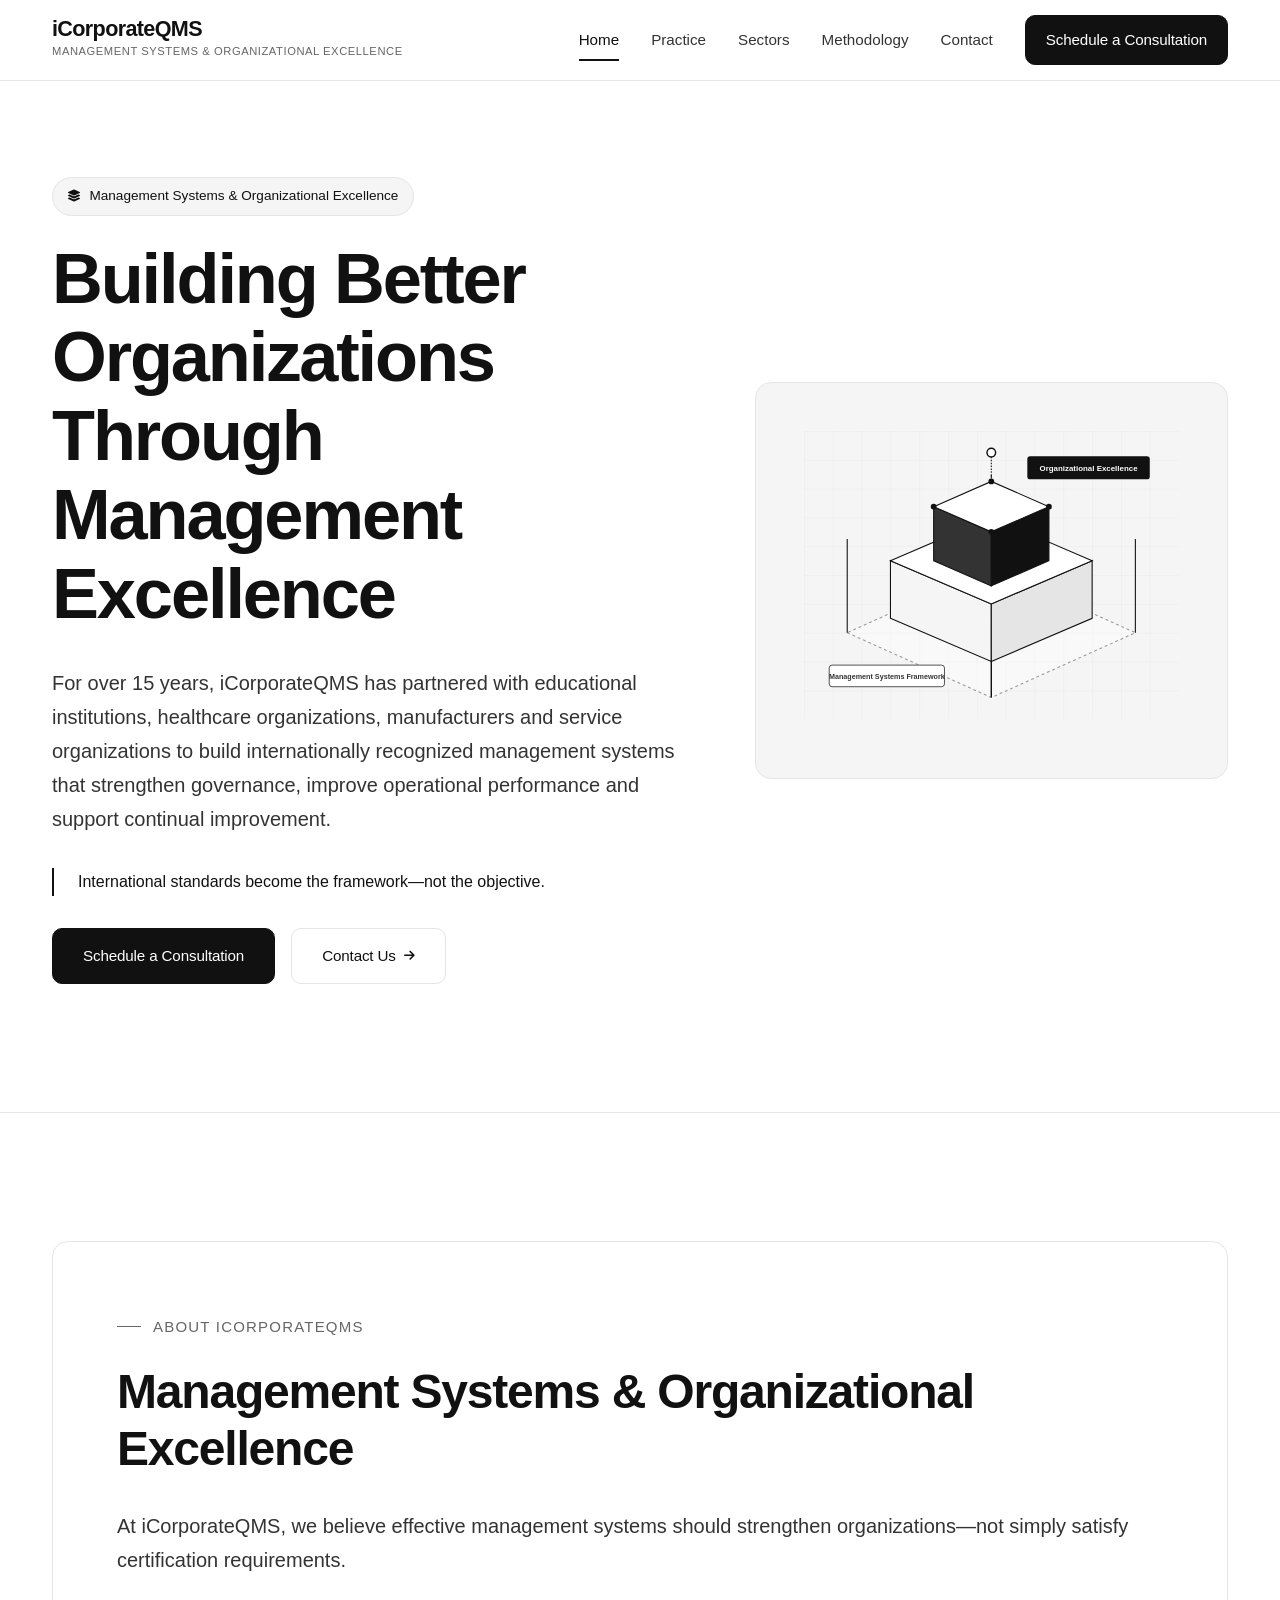
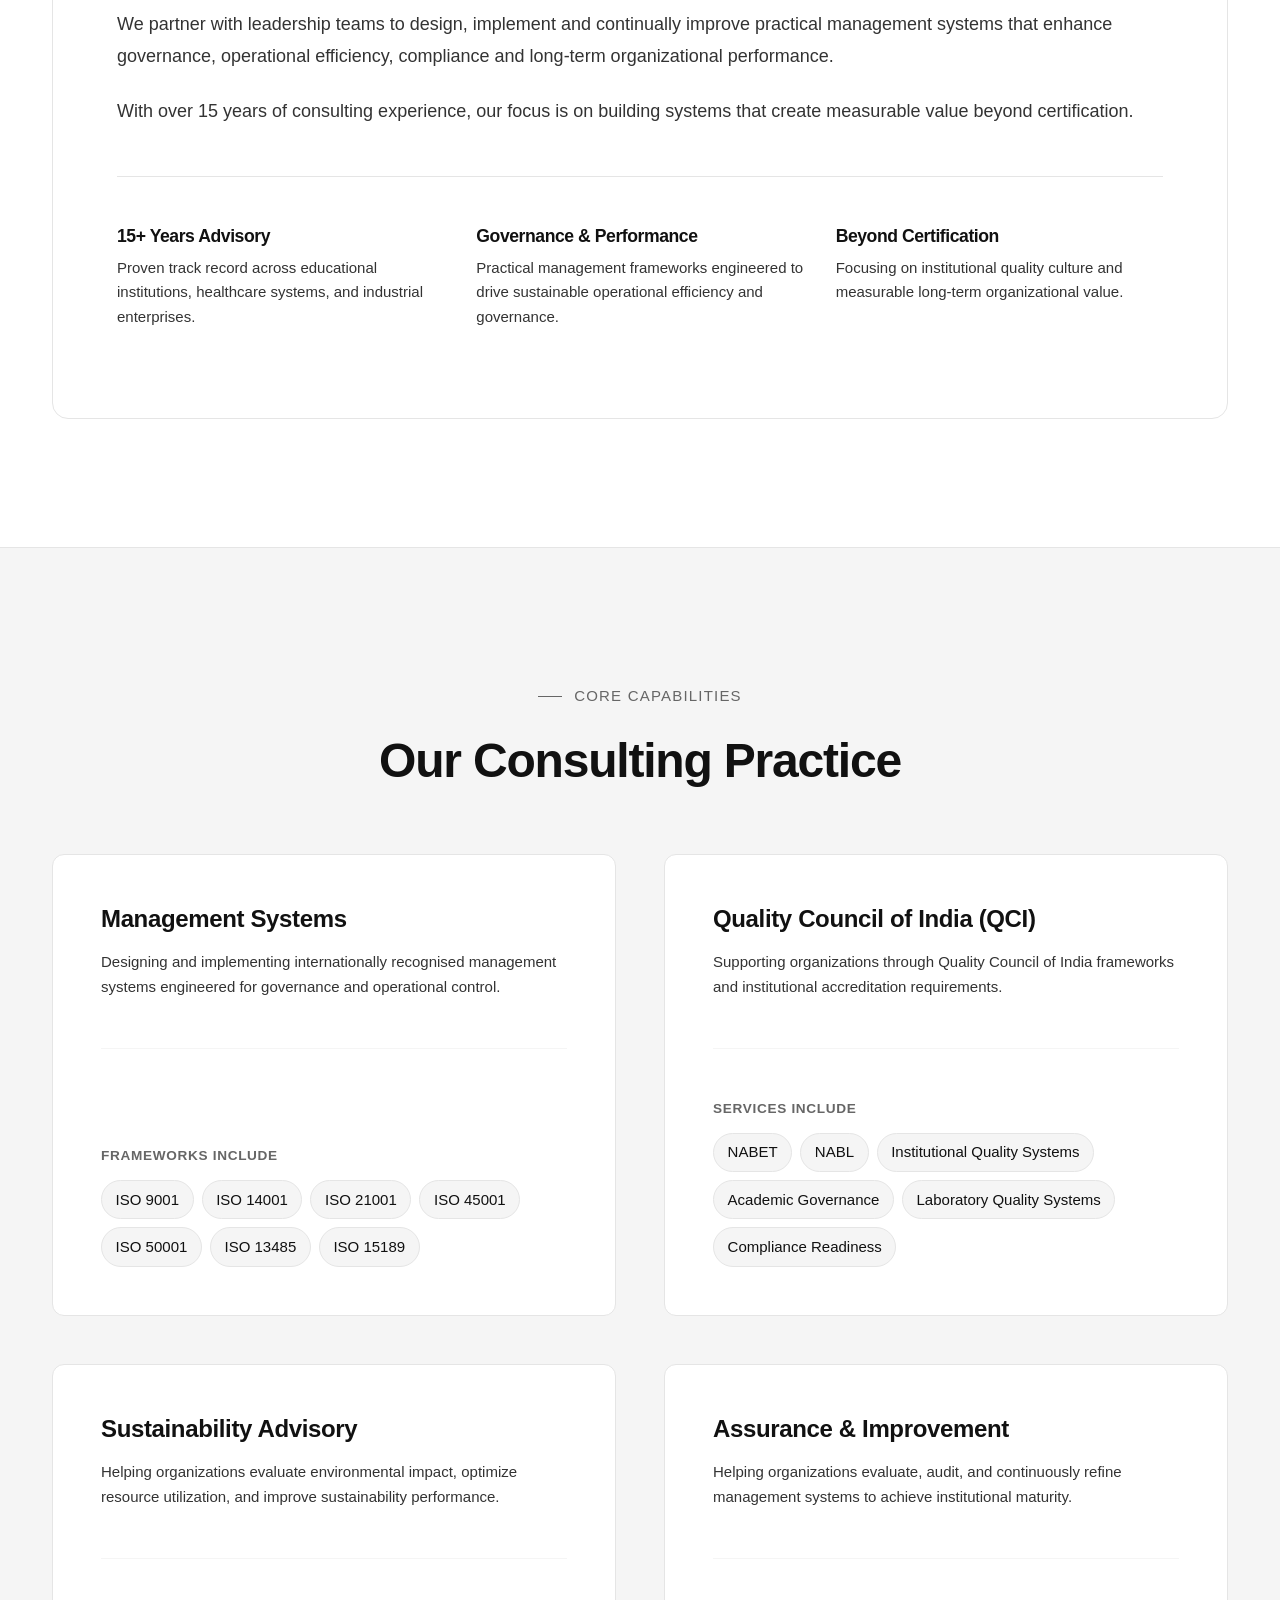
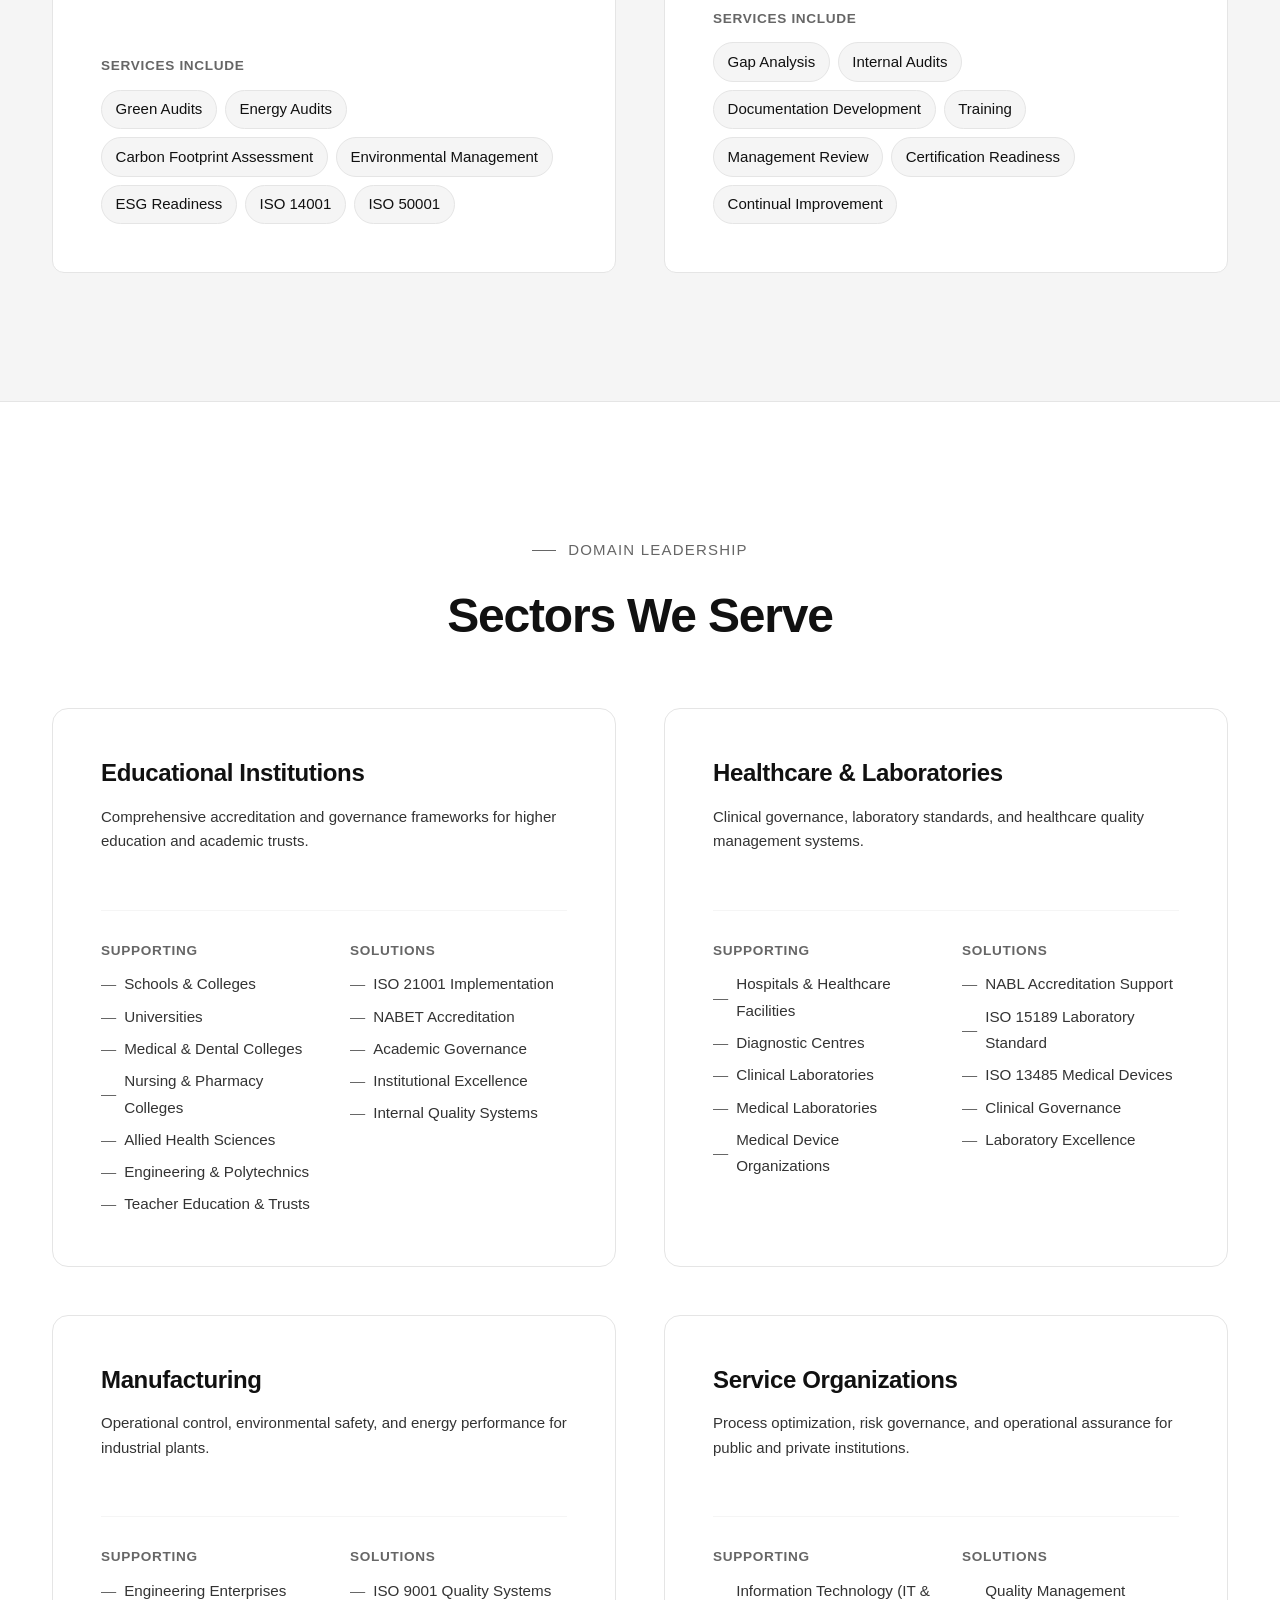
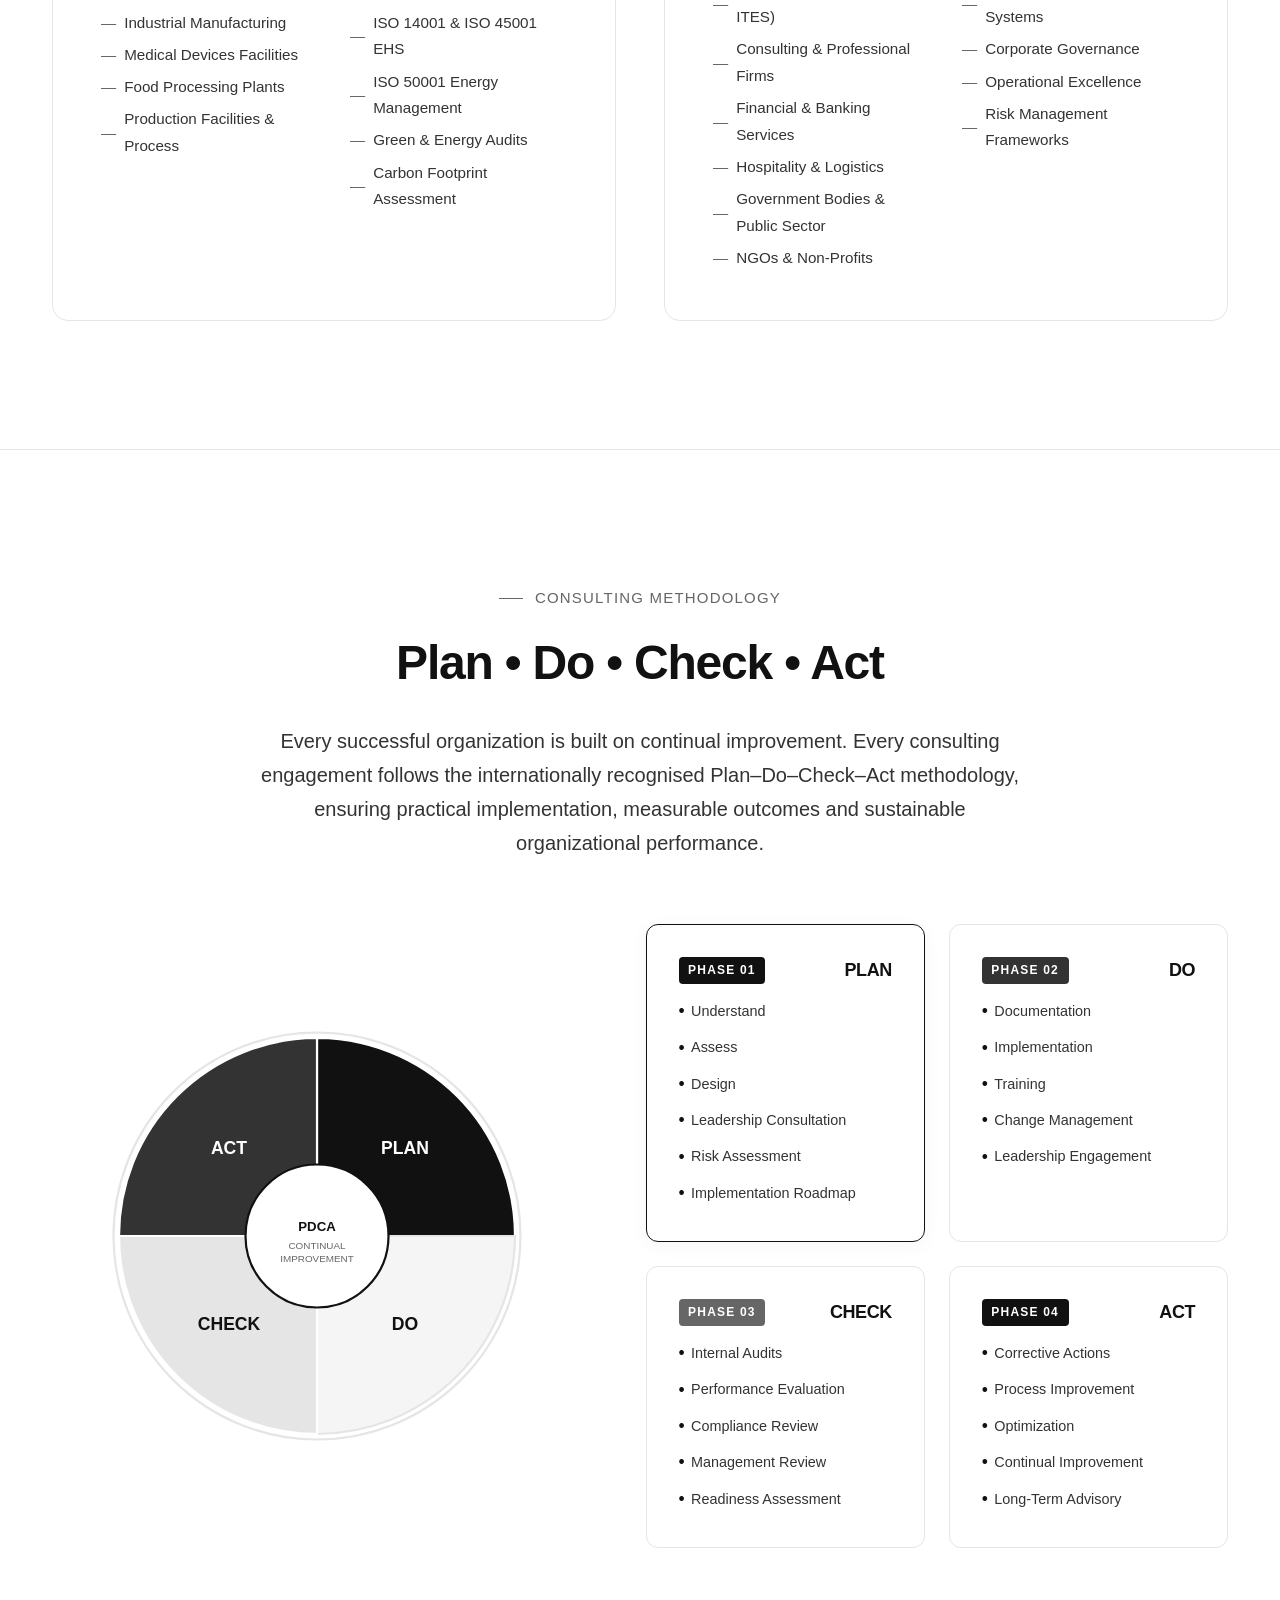
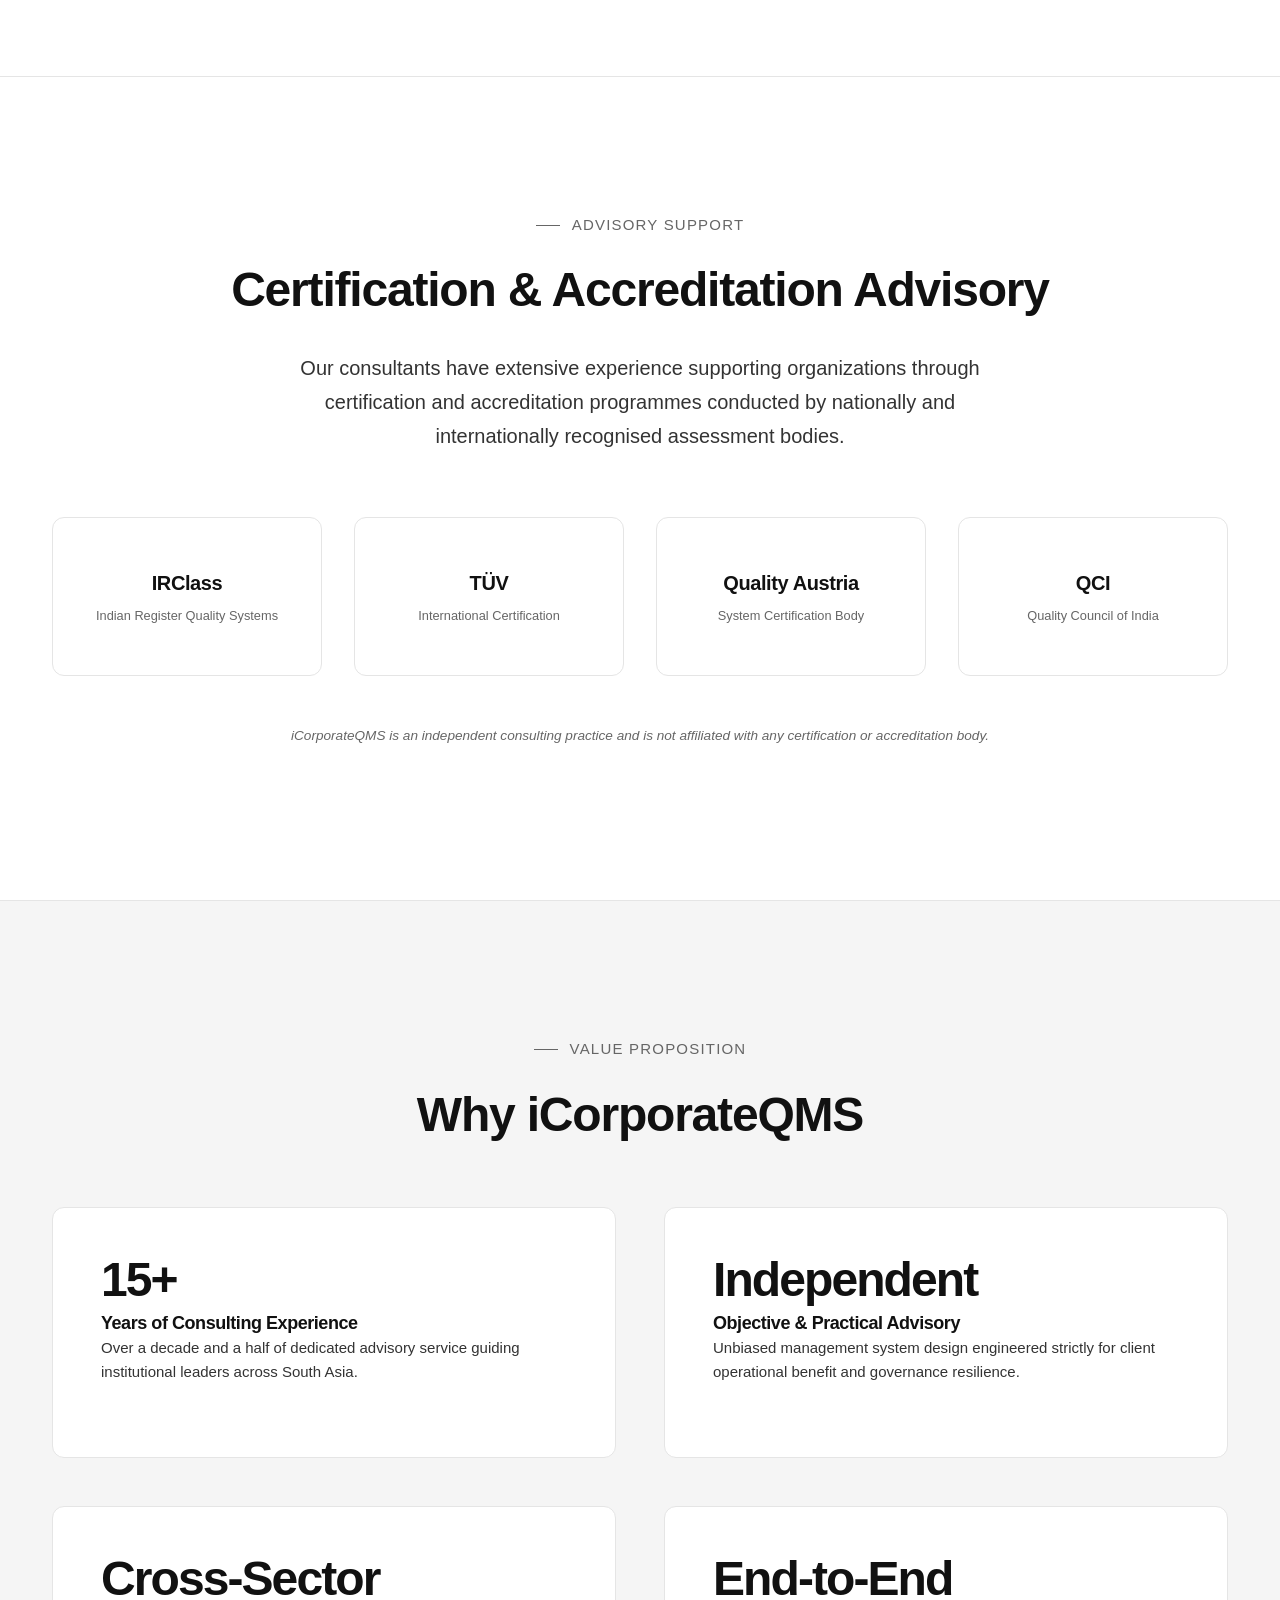
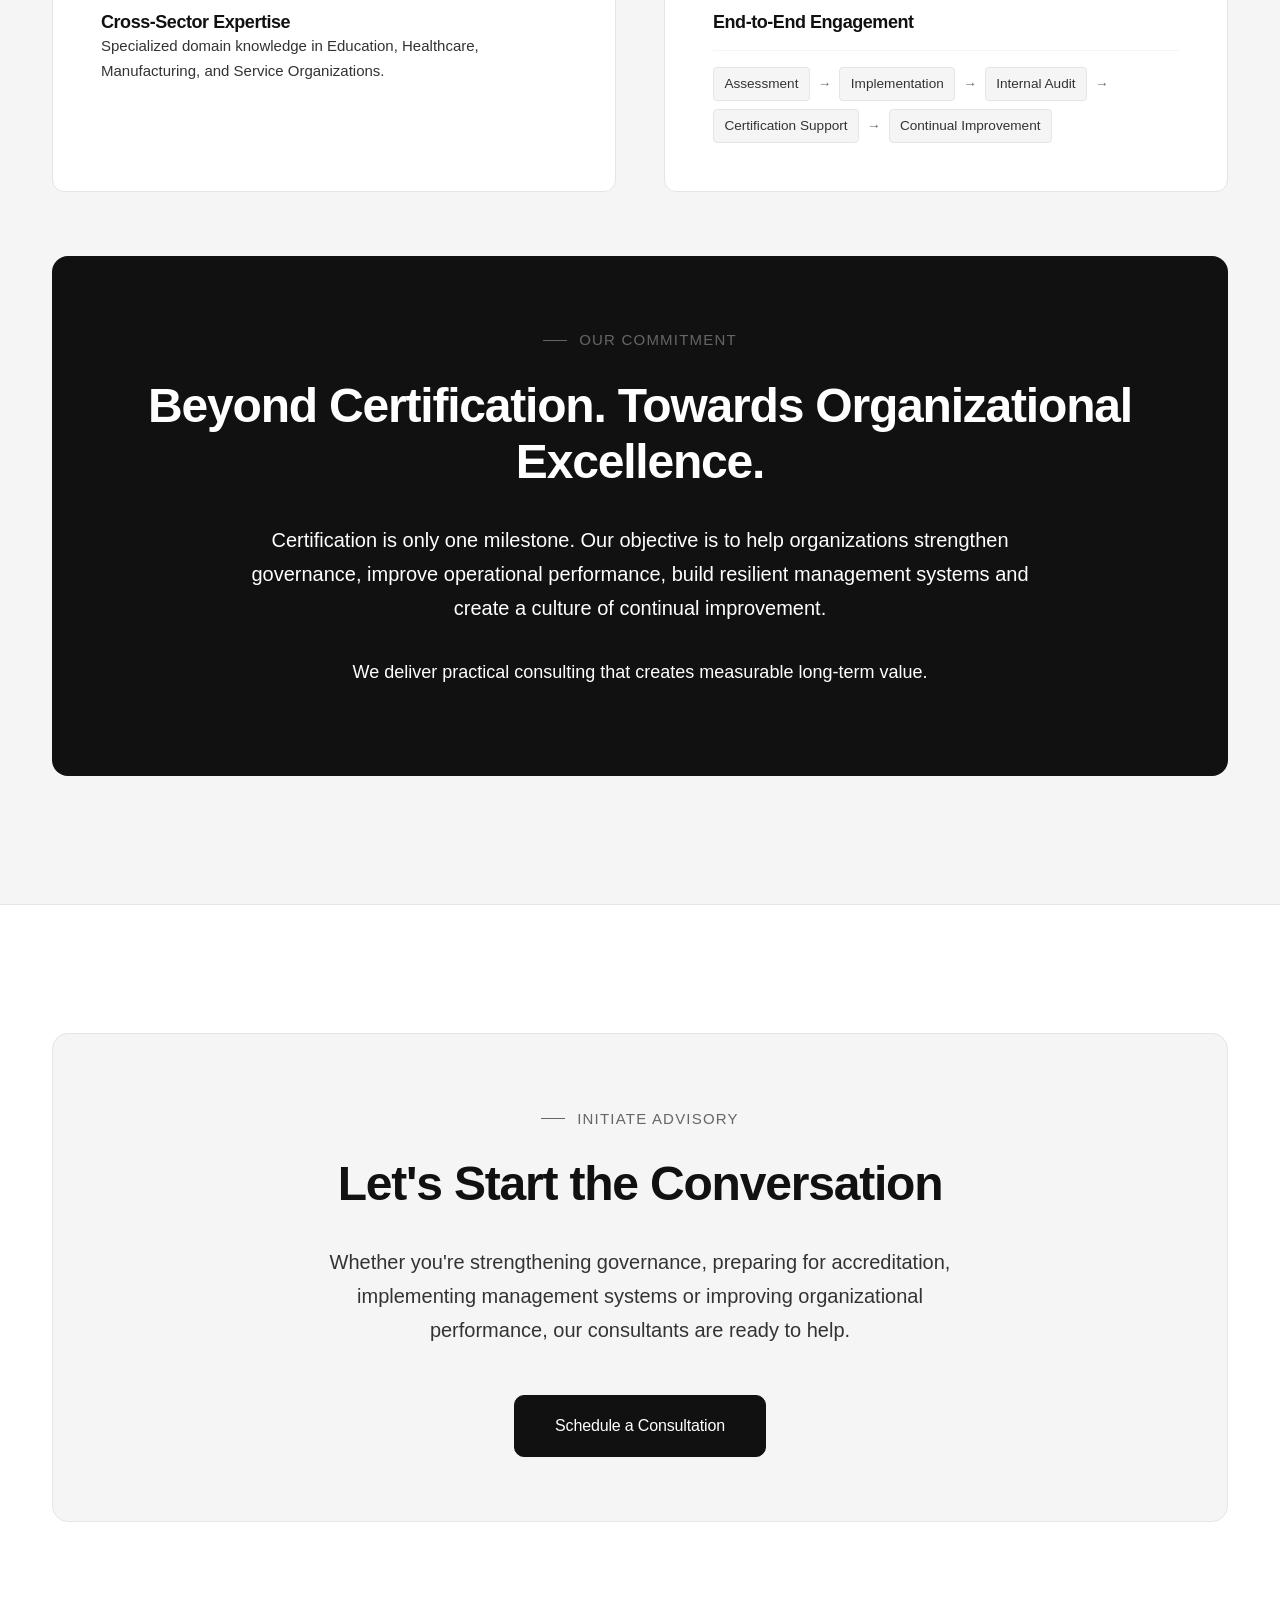
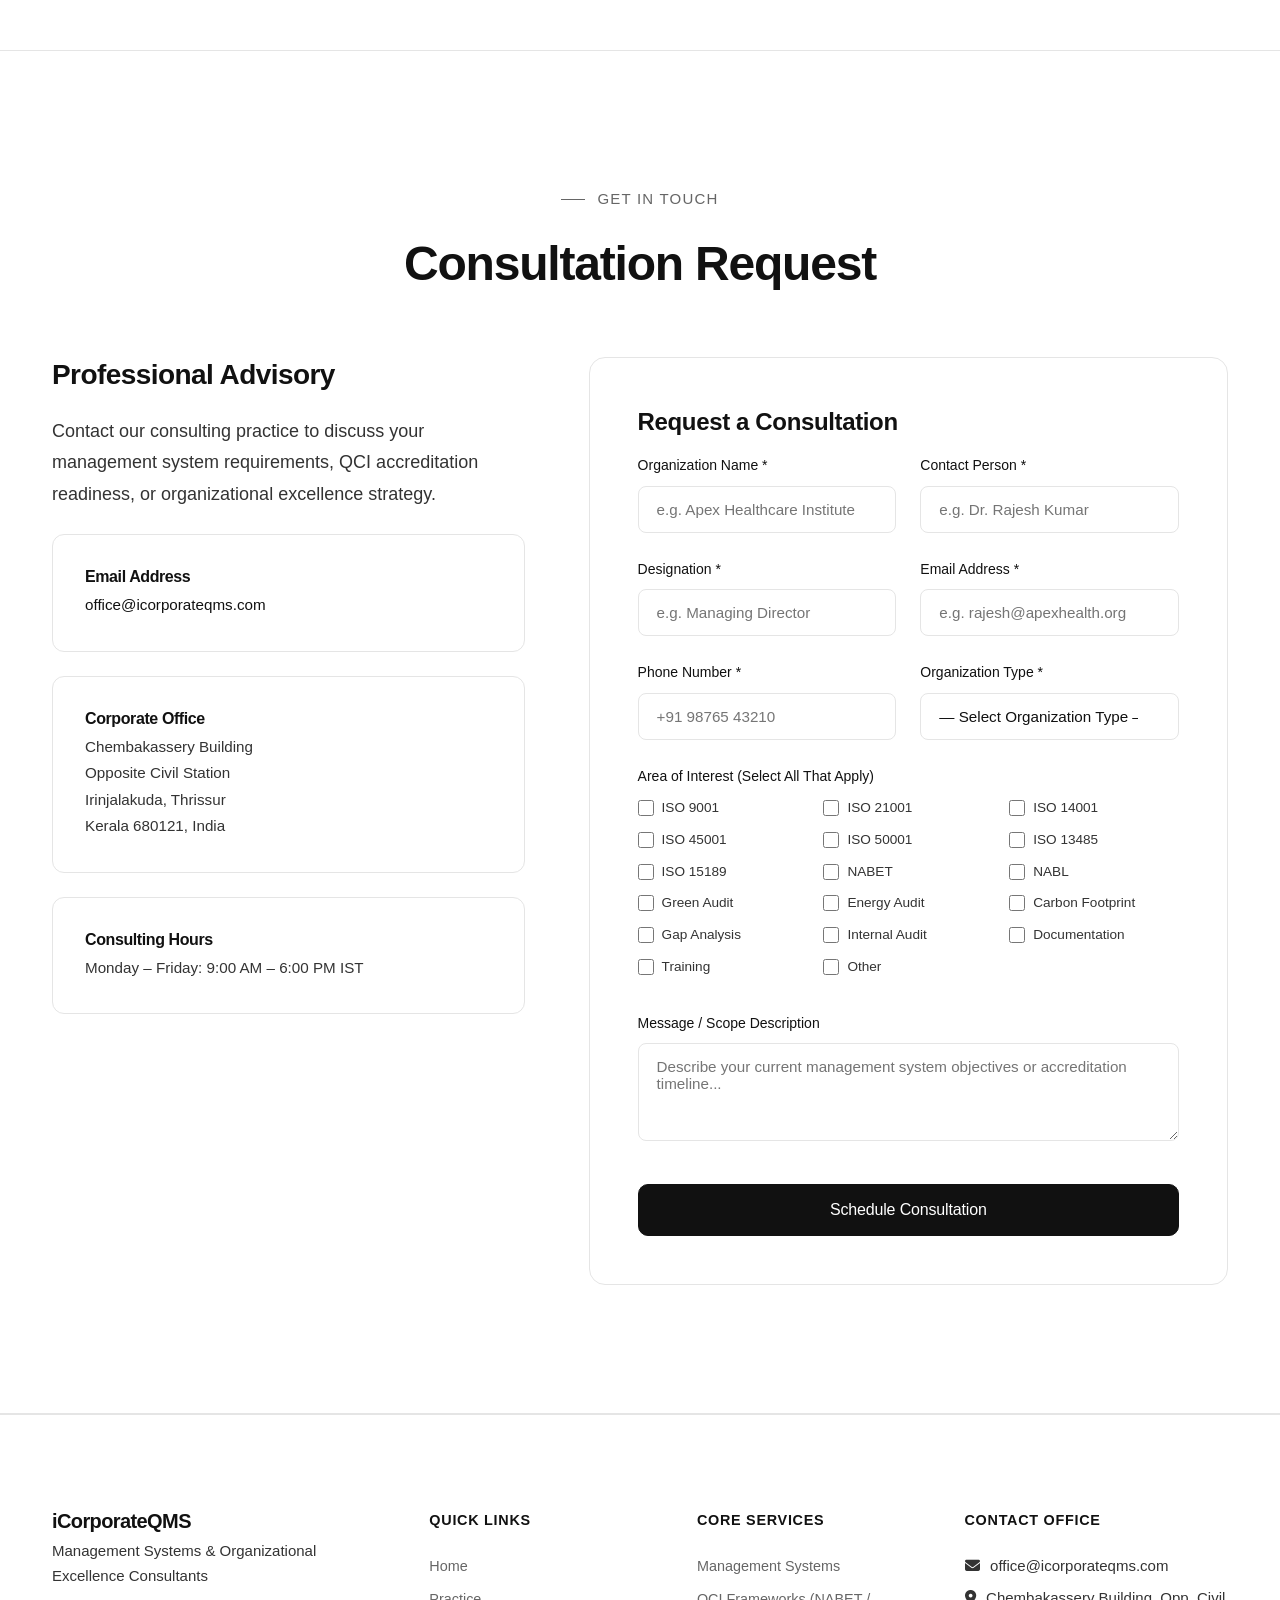
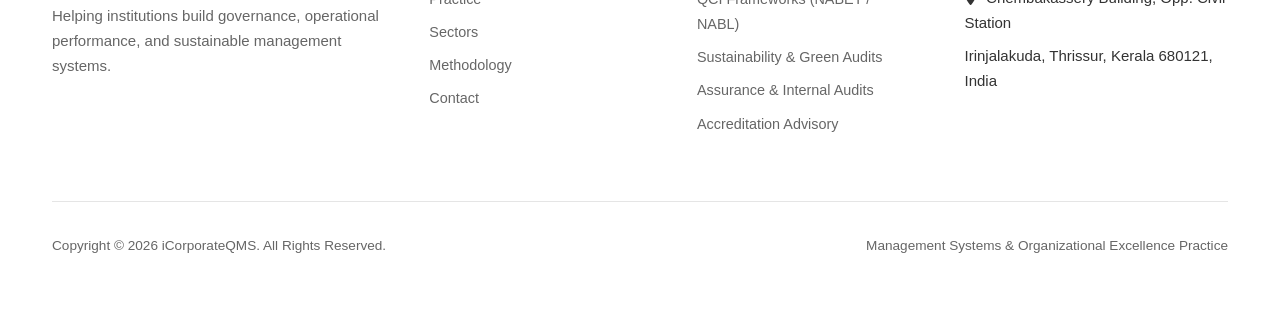
==== commit 0d154099: "Redesign iCorporateQMS website into a single-page boutique management consulting platform with Satos" ====
--- a/iCorporateQMS/index.html
+++ b/iCorporateQMS/index.html
@@ -3,352 +3,825 @@
 <head>
     <meta charset="UTF-8">
     <meta name="viewport" content="width=device-width, initial-scale=1.0">
-    <title>iCorporate QMS - Quality Management &amp; ISO Consulting</title>
-    <meta name="description" content="iCorporate QMS provides Quality Management System consulting, ISO certification guidance, NABH/NABET accreditation support for global industries.">
-
-    <!-- Fontshare CDN - Satoshi Font Family -->
+    <title>iCorporateQMS — Management Systems &amp; Organizational Excellence Consultants</title>
+    <meta name="description" content="iCorporateQMS is a premier management consulting practice specializing in Management Systems, Organizational Excellence, Quality Council of India (QCI) frameworks, Sustainability, and Operational Improvement.">
+    
+    <!-- Fontshare CDN — Satoshi Font Family -->
     <link href="https://api.fontshare.com/v2/css?f[]=satoshi@900,700,500,400&display=swap" rel="stylesheet">
-
-    <!-- FontAwesome -->
+    
+    <!-- FontAwesome Line Icons -->
     <link rel="stylesheet" href="https://cdnjs.cloudflare.com/ajax/libs/font-awesome/6.4.0/css/all.min.css">
-
+    
     <!-- Custom CSS -->
     <link rel="stylesheet" href="css/style.css">
 </head>
 <body>
 
-    <!-- ==================== HEADER ==================== -->
+    <!-- ==================== STICKY HEADER / NAVIGATION ==================== -->
     <header class="header">
         <div class="container navbar">
-            <a href="index.html" class="logo">
-                <img src="assets/logo.png" alt="iCorporate QMS Logo" style="height: 60px; width: auto;">
+            <a href="#home" class="logo">
+                <div class="logo-brand-mark">
+                    <span class="logo-title">iCorporateQMS</span>
+                    <span class="logo-sub">Management Systems &amp; Organizational Excellence</span>
+                </div>
             </a>
 
-            <nav class="nav-links">
-                <a href="index.html">Home</a>
-                <a href="about.html">About Us</a>
-                <a href="services.html">Services</a>
-                <a href="clients.html">Our Clients</a>
-                <a href="blog.html">Insights</a>
-                <a href="contact.html" class="nav-cta">Consultation</a>
+            <nav class="nav-links" id="nav-links">
+                <a href="#home" class="nav-link active">Home</a>
+                <a href="#practice" class="nav-link">Practice</a>
+                <a href="#sectors" class="nav-link">Sectors</a>
+                <a href="#methodology" class="nav-link">Methodology</a>
+                <a href="#contact" class="nav-link">Contact</a>
+                <a href="#contact" class="btn btn-primary nav-cta">Schedule a Consultation</a>
             </nav>
 
-            <button class="mobile-menu-btn" aria-label="Toggle menu">
+            <button class="mobile-menu-btn" id="mobile-toggle" aria-label="Toggle navigation menu" aria-expanded="false">
                 <i class="fa-solid fa-bars"></i>
             </button>
         </div>
     </header>
 
-    <!-- ==================== HERO ==================== -->
-    <section class="hero">
-        <div class="container">
-            <div class="hero-grid">
-
-                <!-- Left: Copy -->
-                <div class="hero-content reveal">
-                    <div class="hero-eyebrow">
-                        <i class="fa-solid fa-circle-check" style="font-size:0.7rem;"></i>
-                        ISO · NABH · NABET · Quality Management
-                    </div>
-
-                    <h1 class="display">
-                        Quality Systems<br>
-                        Built to Last
-                    </h1>
-
-                    <p class="body-lg" style="margin-bottom: var(--sp-4);">
-                        Your trusted partner for ISO certification, institutional accreditation, and quality management system implementation — across healthcare, education, manufacturing, and services.
-                    </p>
-
-                    <div class="hero-actions">
-                        <a href="contact.html" class="btn btn-primary">Request a Consultation</a>
-                        <a href="services.html" class="btn btn-secondary">Explore Services <i class="fa-solid fa-arrow-right" style="font-size:0.8em;"></i></a>
-                    </div>
-                </div>
-
-                <!-- Right: Visual -->
-                <div class="hero-visual reveal delay-200">
-                    <div class="hero-illustration">
-                        <!-- Monochrome abstract QMS SVG illustration -->
-                        <svg class="qms-illustration" viewBox="0 0 480 360" xmlns="http://www.w3.org/2000/svg" fill="none">
-                            <!-- Grid lines -->
-                            <line x1="0" y1="60" x2="480" y2="60" stroke="#E5E5E5" stroke-width="1"/>
-                            <line x1="0" y1="120" x2="480" y2="120" stroke="#E5E5E5" stroke-width="1"/>
-                            <line x1="0" y1="180" x2="480" y2="180" stroke="#E5E5E5" stroke-width="1"/>
-                            <line x1="0" y1="240" x2="480" y2="240" stroke="#E5E5E5" stroke-width="1"/>
-                            <line x1="0" y1="300" x2="480" y2="300" stroke="#E5E5E5" stroke-width="1"/>
-                            <line x1="80" y1="0" x2="80" y2="360" stroke="#E5E5E5" stroke-width="1"/>
-                            <line x1="160" y1="0" x2="160" y2="360" stroke="#E5E5E5" stroke-width="1"/>
-                            <line x1="240" y1="0" x2="240" y2="360" stroke="#E5E5E5" stroke-width="1"/>
-                            <line x1="320" y1="0" x2="320" y2="360" stroke="#E5E5E5" stroke-width="1"/>
-                            <line x1="400" y1="0" x2="400" y2="360" stroke="#E5E5E5" stroke-width="1"/>
-
-                            <!-- Process flow line (quality improvement curve) -->
-                            <polyline points="40,300 100,240 160,200 220,160 280,120 340,90 400,70 440,55"
-                                stroke="#111111" stroke-width="2.5" stroke-linecap="round" stroke-linejoin="round"/>
-
-                            <!-- Benchmark line (dashed) -->
-                            <polyline points="40,280 100,260 160,230 220,200 280,170 340,145 400,120 440,105"
-                                stroke="#9CA3AF" stroke-width="1.5" stroke-dasharray="6 4" stroke-linecap="round"/>
-
-                            <!-- Data points on main line -->
-                            <circle cx="100" cy="240" r="5" fill="#111111"/>
-                            <circle cx="160" cy="200" r="5" fill="#111111"/>
-                            <circle cx="220" cy="160" r="5" fill="#111111"/>
-                            <circle cx="280" cy="120" r="5" fill="#111111"/>
-                            <circle cx="340" cy="90" r="5" fill="#111111"/>
-                            <circle cx="400" cy="70" r="5" fill="#111111"/>
-
-                            <!-- Vertical highlight bars -->
-                            <rect x="88" y="240" width="24" height="90" rx="3" fill="#111111" opacity="0.06"/>
-                            <rect x="168" y="200" width="24" height="130" rx="3" fill="#111111" opacity="0.06"/>
-                            <rect x="248" y="160" width="24" height="170" rx="3" fill="#111111" opacity="0.06"/>
-                            <rect x="328" y="90" width="24" height="240" rx="3" fill="#111111" opacity="0.06"/>
-                            <rect x="408" y="70" width="24" height="260" rx="3" fill="#111111" opacity="0.06"/>
-
-                            <!-- ISO Badge top-right -->
-                            <rect x="358" y="12" width="108" height="36" rx="8" fill="#111111"/>
-                            <text x="412" y="35" font-family="Satoshi, sans-serif" font-size="12" font-weight="700" fill="white" text-anchor="middle">ISO Certified</text>
-
-                            <!-- Label: Continuous Improvement -->
-                            <rect x="12" y="12" width="180" height="32" rx="6" fill="white" stroke="#E5E5E5" stroke-width="1"/>
-                            <text x="26" y="32" font-family="Satoshi, sans-serif" font-size="11" font-weight="600" fill="#374151">Continuous Improvement</text>
-
-                            <!-- Year labels -->
-                            <text x="96" y="356" font-family="Satoshi, sans-serif" font-size="10" fill="#9CA3AF" text-anchor="middle">Y1</text>
-                            <text x="176" y="356" font-family="Satoshi, sans-serif" font-size="10" fill="#9CA3AF" text-anchor="middle">Y2</text>
-                            <text x="256" y="356" font-family="Satoshi, sans-serif" font-size="10" fill="#9CA3AF" text-anchor="middle">Y3</text>
-                            <text x="336" y="356" font-family="Satoshi, sans-serif" font-size="10" fill="#9CA3AF" text-anchor="middle">Y4</text>
-                            <text x="416" y="356" font-family="Satoshi, sans-serif" font-size="10" fill="#9CA3AF" text-anchor="middle">Y5</text>
-
-                            <!-- Legend -->
-                            <line x1="16" y1="340" x2="36" y2="340" stroke="#111111" stroke-width="2.5"/>
-                            <text x="42" y="344" font-family="Satoshi, sans-serif" font-size="10" fill="#374151" dominant-baseline="middle">Quality Score</text>
-                            <line x1="130" y1="340" x2="150" y2="340" stroke="#9CA3AF" stroke-width="1.5" stroke-dasharray="4 3"/>
-                            <text x="156" y="344" font-family="Satoshi, sans-serif" font-size="10" fill="#9CA3AF" dominant-baseline="middle">Industry Avg</text>
+    <main>
+        <!-- ==================== HERO SECTION ==================== -->
+        <section id="home" class="hero">
+            <div class="container">
+                <div class="hero-grid">
+                    
+                    <!-- Left: Copy & Messaging -->
+                    <div class="hero-content reveal">
+                        <div class="hero-eyebrow">
+                            <i class="fa-solid fa-layer-group" style="font-size:0.75rem;"></i>
+                            Management Systems &amp; Organizational Excellence
+                        </div>
+
+                        <h1 class="display">
+                            Building Better Organizations Through Management Excellence
+                        </h1>
+
+                        <p class="body-lg">
+                            For over 15 years, iCorporateQMS has partnered with educational institutions, healthcare organizations, manufacturers and service organizations to build internationally recognized management systems that strengthen governance, improve operational performance and support continual improvement.
+                        </p>
+
+                        <div class="hero-tagline">
+                            International standards become the framework—not the objective.
+                        </div>
+
+                        <div class="hero-actions">
+                            <a href="#contact" class="btn btn-primary">Schedule a Consultation</a>
+                            <a href="#contact" class="btn btn-secondary">Contact Us <i class="fa-solid fa-arrow-right" style="font-size:0.8em;"></i></a>
+                        </div>
+                    </div>
+
+                    <!-- Right: Architectural Geometric Line Graphic -->
+                    <div class="hero-visual reveal delay-200">
+                        <div class="hero-illustration-wrapper">
+                            <svg viewBox="0 0 520 400" xmlns="http://www.w3.org/2000/svg" fill="none" style="width:100%; height:auto;">
+                                <!-- Grid Lines -->
+                                <pattern id="architectural-grid" width="40" height="40" patternUnits="userSpaceOnUse">
+                                    <path d="M 40 0 L 0 0 0 40" fill="none" stroke="#E5E5E5" stroke-width="1"/>
+                                </pattern>
+                                <rect width="520" height="400" fill="url(#architectural-grid)" />
+
+                                <!-- Structural Architectural Isometric Framework (Monochrome) -->
+                                <!-- Base Grid Plane -->
+                                <polygon points="60,280 260,370 460,280 260,190" fill="#FFFFFF" stroke="#111111" stroke-width="1.5" stroke-dasharray="4 4" opacity="0.4"/>
+                                
+                                <!-- Core Structural Pillars -->
+                                <line x1="60" y1="280" x2="60" y2="150" stroke="#111111" stroke-width="1.5"/>
+                                <line x1="260" y1="370" x2="260" y2="240" stroke="#111111" stroke-width="2"/>
+                                <line x1="460" y1="280" x2="460" y2="150" stroke="#111111" stroke-width="1.5"/>
+                                <line x1="260" y1="190" x2="260" y2="60" stroke="#111111" stroke-width="1.5" stroke-dasharray="3 3"/>
+
+                                <!-- Interlocking Governance Cube 1 (Lower Level) -->
+                                <polygon points="120,260 260,320 260,240 120,180" fill="#F5F5F5" stroke="#111111" stroke-width="1.5"/>
+                                <polygon points="260,320 400,260 400,180 260,240" fill="#E5E5E5" stroke="#111111" stroke-width="1.5"/>
+                                <polygon points="120,180 260,240 400,180 260,120" fill="#FFFFFF" stroke="#111111" stroke-width="1.5"/>
+
+                                <!-- Interlocking Operational Excellence Cube 2 (Elevated Level) -->
+                                <polygon points="180,180 260,215 260,140 180,105" fill="#333333" stroke="#111111" stroke-width="1.5"/>
+                                <polygon points="260,215 340,180 340,105 260,140" fill="#111111" stroke="#111111" stroke-width="1.5"/>
+                                <polygon points="180,105 260,140 340,105 260,70" fill="#FFFFFF" stroke="#111111" stroke-width="1.5"/>
+
+                                <!-- Architectural Vectors & Nodes -->
+                                <circle cx="260" cy="70" r="4" fill="#111111"/>
+                                <circle cx="180" cy="105" r="4" fill="#111111"/>
+                                <circle cx="340" cy="105" r="4" fill="#111111"/>
+                                <circle cx="260" cy="140" r="4" fill="#111111"/>
+
+                                <line x1="260" y1="70" x2="260" y2="30" stroke="#111111" stroke-width="1.5" stroke-dasharray="2 2"/>
+                                <circle cx="260" cy="30" r="6" fill="#FFFFFF" stroke="#111111" stroke-width="2"/>
+
+                                <!-- Labels -->
+                                <rect x="310" y="35" width="170" height="32" rx="4" fill="#111111"/>
+                                <text x="395" y="55" font-family="Satoshi, sans-serif" font-size="11" font-weight="700" fill="#FFFFFF" text-anchor="middle">Organizational Excellence</text>
+
+                                <rect x="35" y="325" width="160" height="30" rx="4" fill="#FFFFFF" stroke="#111111" stroke-width="1"/>
+                                <text x="115" y="344" font-family="Satoshi, sans-serif" font-size="10" font-weight="600" fill="#333333" text-anchor="middle">Management Systems Framework</text>
+                            </svg>
+                        </div>
+                    </div>
+
+                </div>
+            </div>
+        </section>
+
+        <!-- ==================== ABOUT SECTION ==================== -->
+        <section id="about" class="section section-white">
+            <div class="container">
+                <div class="about-box reveal">
+                    <div class="section-label">About iCorporateQMS</div>
+                    <h2 class="headline mb-3">Management Systems &amp; Organizational Excellence</h2>
+                    
+                    <p class="body-lg">
+                        At iCorporateQMS, we believe effective management systems should strengthen organizations—not simply satisfy certification requirements.
+                    </p>
+
+                    <p class="body mb-4">
+                        We partner with leadership teams to design, implement and continually improve practical management systems that enhance governance, operational efficiency, compliance and long-term organizational performance.
+                    </p>
+
+                    <p class="body mb-4">
+                        With over 15 years of consulting experience, our focus is on building systems that create measurable value beyond certification.
+                    </p>
+
+                    <div class="about-features">
+                        <div class="about-feature-item">
+                            <h4>15+ Years Advisory</h4>
+                            <p class="body-sm">Proven track record across educational institutions, healthcare systems, and industrial enterprises.</p>
+                        </div>
+                        <div class="about-feature-item">
+                            <h4>Governance &amp; Performance</h4>
+                            <p class="body-sm">Practical management frameworks engineered to drive sustainable operational efficiency and governance.</p>
+                        </div>
+                        <div class="about-feature-item">
+                            <h4>Beyond Certification</h4>
+                            <p class="body-sm">Focusing on institutional quality culture and measurable long-term organizational value.</p>
+                        </div>
+                    </div>
+                </div>
+            </div>
+        </section>
+
+        <!-- ==================== OUR PRACTICE SECTION ==================== -->
+        <section id="practice" class="section section-grey">
+            <div class="container">
+                <div class="text-center mb-8 reveal">
+                    <div class="section-label" style="justify-content:center;">Core Capabilities</div>
+                    <h2 class="headline">Our Consulting Practice</h2>
+                </div>
+
+                <div class="grid grid-2" style="gap: var(--sp-6);">
+                    
+                    <!-- Practice Card 1 -->
+                    <div class="practice-card reveal delay-100">
+                        <div class="practice-card-header">
+                            <h3 class="card-title">Management Systems</h3>
+                            <p class="body-sm">Designing and implementing internationally recognised management systems engineered for governance and operational control.</p>
+                        </div>
+                        <div class="practice-list">
+                            <div class="practice-list-title">Frameworks Include</div>
+                            <div class="practice-pills">
+                                <span class="tag">ISO 9001</span>
+                                <span class="tag">ISO 14001</span>
+                                <span class="tag">ISO 21001</span>
+                                <span class="tag">ISO 45001</span>
+                                <span class="tag">ISO 50001</span>
+                                <span class="tag">ISO 13485</span>
+                                <span class="tag">ISO 15189</span>
+                            </div>
+                        </div>
+                    </div>
+
+                    <!-- Practice Card 2 -->
+                    <div class="practice-card reveal delay-200">
+                        <div class="practice-card-header">
+                            <h3 class="card-title">Quality Council of India (QCI)</h3>
+                            <p class="body-sm">Supporting organizations through Quality Council of India frameworks and institutional accreditation requirements.</p>
+                        </div>
+                        <div class="practice-list">
+                            <div class="practice-list-title">Services Include</div>
+                            <div class="practice-pills">
+                                <span class="tag">NABET</span>
+                                <span class="tag">NABL</span>
+                                <span class="tag">Institutional Quality Systems</span>
+                                <span class="tag">Academic Governance</span>
+                                <span class="tag">Laboratory Quality Systems</span>
+                                <span class="tag">Compliance Readiness</span>
+                            </div>
+                        </div>
+                    </div>
+
+                    <!-- Practice Card 3 -->
+                    <div class="practice-card reveal delay-100">
+                        <div class="practice-card-header">
+                            <h3 class="card-title">Sustainability Advisory</h3>
+                            <p class="body-sm">Helping organizations evaluate environmental impact, optimize resource utilization, and improve sustainability performance.</p>
+                        </div>
+                        <div class="practice-list">
+                            <div class="practice-list-title">Services Include</div>
+                            <div class="practice-pills">
+                                <span class="tag">Green Audits</span>
+                                <span class="tag">Energy Audits</span>
+                                <span class="tag">Carbon Footprint Assessment</span>
+                                <span class="tag">Environmental Management</span>
+                                <span class="tag">ESG Readiness</span>
+                                <span class="tag">ISO 14001</span>
+                                <span class="tag">ISO 50001</span>
+                            </div>
+                        </div>
+                    </div>
+
+                    <!-- Practice Card 4 -->
+                    <div class="practice-card reveal delay-200">
+                        <div class="practice-card-header">
+                            <h3 class="card-title">Assurance &amp; Improvement</h3>
+                            <p class="body-sm">Helping organizations evaluate, audit, and continuously refine management systems to achieve institutional maturity.</p>
+                        </div>
+                        <div class="practice-list">
+                            <div class="practice-list-title">Services Include</div>
+                            <div class="practice-pills">
+                                <span class="tag">Gap Analysis</span>
+                                <span class="tag">Internal Audits</span>
+                                <span class="tag">Documentation Development</span>
+                                <span class="tag">Training</span>
+                                <span class="tag">Management Review</span>
+                                <span class="tag">Certification Readiness</span>
+                                <span class="tag">Continual Improvement</span>
+                            </div>
+                        </div>
+                    </div>
+
+                </div>
+            </div>
+        </section>
+
+        <!-- ==================== SECTORS WE SERVE SECTION ==================== -->
+        <section id="sectors" class="section section-white">
+            <div class="container">
+                <div class="text-center mb-8 reveal">
+                    <div class="section-label" style="justify-content:center;">Domain Leadership</div>
+                    <h2 class="headline">Sectors We Serve</h2>
+                </div>
+
+                <div class="grid grid-2" style="gap: var(--sp-6);">
+                    
+                    <!-- Sector Card 1: Education -->
+                    <div class="sector-card reveal delay-100">
+                        <h3 class="card-title">Educational Institutions</h3>
+                        <p class="body-sm">Comprehensive accreditation and governance frameworks for higher education and academic trusts.</p>
+                        
+                        <div class="sector-card-grid">
+                            <div class="sector-column">
+                                <h5>Supporting</h5>
+                                <ul class="sector-item-list">
+                                    <li>Schools &amp; Colleges</li>
+                                    <li>Universities</li>
+                                    <li>Medical &amp; Dental Colleges</li>
+                                    <li>Nursing &amp; Pharmacy Colleges</li>
+                                    <li>Allied Health Sciences</li>
+                                    <li>Engineering &amp; Polytechnics</li>
+                                    <li>Teacher Education &amp; Trusts</li>
+                                </ul>
+                            </div>
+                            <div class="sector-column">
+                                <h5>Solutions</h5>
+                                <ul class="sector-item-list">
+                                    <li>ISO 21001 Implementation</li>
+                                    <li>NABET Accreditation</li>
+                                    <li>Academic Governance</li>
+                                    <li>Institutional Excellence</li>
+                                    <li>Internal Quality Systems</li>
+                                </ul>
+                            </div>
+                        </div>
+                    </div>
+
+                    <!-- Sector Card 2: Healthcare -->
+                    <div class="sector-card reveal delay-200">
+                        <h3 class="card-title">Healthcare &amp; Laboratories</h3>
+                        <p class="body-sm">Clinical governance, laboratory standards, and healthcare quality management systems.</p>
+                        
+                        <div class="sector-card-grid">
+                            <div class="sector-column">
+                                <h5>Supporting</h5>
+                                <ul class="sector-item-list">
+                                    <li>Hospitals &amp; Healthcare Facilities</li>
+                                    <li>Diagnostic Centres</li>
+                                    <li>Clinical Laboratories</li>
+                                    <li>Medical Laboratories</li>
+                                    <li>Medical Device Organizations</li>
+                                </ul>
+                            </div>
+                            <div class="sector-column">
+                                <h5>Solutions</h5>
+                                <ul class="sector-item-list">
+                                    <li>NABL Accreditation Support</li>
+                                    <li>ISO 15189 Laboratory Standard</li>
+                                    <li>ISO 13485 Medical Devices</li>
+                                    <li>Clinical Governance</li>
+                                    <li>Laboratory Excellence</li>
+                                </ul>
+                            </div>
+                        </div>
+                    </div>
+
+                    <!-- Sector Card 3: Manufacturing -->
+                    <div class="sector-card reveal delay-100">
+                        <h3 class="card-title">Manufacturing</h3>
+                        <p class="body-sm">Operational control, environmental safety, and energy performance for industrial plants.</p>
+                        
+                        <div class="sector-card-grid">
+                            <div class="sector-column">
+                                <h5>Supporting</h5>
+                                <ul class="sector-item-list">
+                                    <li>Engineering Enterprises</li>
+                                    <li>Industrial Manufacturing</li>
+                                    <li>Medical Devices Facilities</li>
+                                    <li>Food Processing Plants</li>
+                                    <li>Production Facilities &amp; Process</li>
+                                </ul>
+                            </div>
+                            <div class="sector-column">
+                                <h5>Solutions</h5>
+                                <ul class="sector-item-list">
+                                    <li>ISO 9001 Quality Systems</li>
+                                    <li>ISO 14001 &amp; ISO 45001 EHS</li>
+                                    <li>ISO 50001 Energy Management</li>
+                                    <li>Green &amp; Energy Audits</li>
+                                    <li>Carbon Footprint Assessment</li>
+                                </ul>
+                            </div>
+                        </div>
+                    </div>
+
+                    <!-- Sector Card 4: Service Organizations -->
+                    <div class="sector-card reveal delay-200">
+                        <h3 class="card-title">Service Organizations</h3>
+                        <p class="body-sm">Process optimization, risk governance, and operational assurance for public and private institutions.</p>
+                        
+                        <div class="sector-card-grid">
+                            <div class="sector-column">
+                                <h5>Supporting</h5>
+                                <ul class="sector-item-list">
+                                    <li>Information Technology (IT &amp; ITES)</li>
+                                    <li>Consulting &amp; Professional Firms</li>
+                                    <li>Financial &amp; Banking Services</li>
+                                    <li>Hospitality &amp; Logistics</li>
+                                    <li>Government Bodies &amp; Public Sector</li>
+                                    <li>NGOs &amp; Non-Profits</li>
+                                </ul>
+                            </div>
+                            <div class="sector-column">
+                                <h5>Solutions</h5>
+                                <ul class="sector-item-list">
+                                    <li>Quality Management Systems</li>
+                                    <li>Corporate Governance</li>
+                                    <li>Operational Excellence</li>
+                                    <li>Risk Management Frameworks</li>
+                                </ul>
+                            </div>
+                        </div>
+                    </div>
+
+                </div>
+            </div>
+        </section>
+
+        <!-- ==================== SIGNATURE METHODOLOGY SECTION ==================== -->
+        <section id="methodology" class="section pdca-section-wrapper">
+            <div class="container">
+                <div class="text-center mb-8 reveal">
+                    <div class="section-label" style="justify-content:center;">Consulting Methodology</div>
+                    <h2 class="headline mb-2">Plan • Do • Check • Act</h2>
+                    <p class="body-lg" style="max-width: 760px; margin: 0 auto;">
+                        Every successful organization is built on continual improvement. Every consulting engagement follows the internationally recognised Plan–Do–Check–Act methodology, ensuring practical implementation, measurable outcomes and sustainable organizational performance.
+                    </p>
+                </div>
+
+                <div class="pdca-container reveal">
+                    
+                    <!-- Left: Interactive Circular PDCA Graphic -->
+                    <div class="pdca-graphic-box">
+                        <svg class="pdca-circle-svg" viewBox="0 0 400 400" xmlns="http://www.w3.org/2000/svg">
+                            <!-- Outer Ring Track -->
+                            <circle cx="200" cy="200" r="185" fill="none" stroke="#E5E5E5" stroke-width="2"/>
+                            <circle cx="200" cy="200" r="130" fill="none" stroke="#E5E5E5" stroke-width="1.5" stroke-dasharray="4 4"/>
+                            
+                            <!-- Quadrant 1: PLAN (Top Right) -->
+                            <g class="pdca-quadrant active" data-phase="plan">
+                                <path d="M 200 20 A 180 180 0 0 1 380 200 L 200 200 Z" fill="#111111" stroke="#FFFFFF" stroke-width="2"/>
+                                <text x="280" y="125" font-family="Satoshi, sans-serif" font-size="16" font-weight="700" fill="#FFFFFF" text-anchor="middle">PLAN</text>
+                            </g>
+                            
+                            <!-- Quadrant 2: DO (Bottom Right) -->
+                            <g class="pdca-quadrant" data-phase="do">
+                                <path d="M 380 200 A 180 180 0 0 1 200 380 L 200 200 Z" fill="#F5F5F5" stroke="#E5E5E5" stroke-width="2"/>
+                                <text x="280" y="285" font-family="Satoshi, sans-serif" font-size="16" font-weight="700" fill="#111111" text-anchor="middle">DO</text>
+                            </g>
+                            
+                            <!-- Quadrant 3: CHECK (Bottom Left) -->
+                            <g class="pdca-quadrant" data-phase="check">
+                                <path d="M 200 380 A 180 180 0 0 1 20 200 L 200 200 Z" fill="#E5E5E5" stroke="#FFFFFF" stroke-width="2"/>
+                                <text x="120" y="285" font-family="Satoshi, sans-serif" font-size="16" font-weight="700" fill="#111111" text-anchor="middle">CHECK</text>
+                            </g>
+                            
+                            <!-- Quadrant 4: ACT (Top Left) -->
+                            <g class="pdca-quadrant" data-phase="act">
+                                <path d="M 20 200 A 180 180 0 0 1 200 20 L 200 200 Z" fill="#333333" stroke="#FFFFFF" stroke-width="2"/>
+                                <text x="120" y="125" font-family="Satoshi, sans-serif" font-size="16" font-weight="700" fill="#FFFFFF" text-anchor="middle">ACT</text>
+                            </g>
+
+                            <!-- Center Hub -->
+                            <circle cx="200" cy="200" r="65" fill="#FFFFFF" stroke="#111111" stroke-width="2"/>
+                            <text x="200" y="195" font-family="Satoshi, sans-serif" font-size="12" font-weight="800" fill="#111111" text-anchor="middle">PDCA</text>
+                            <text x="200" y="212" font-family="Satoshi, sans-serif" font-size="9" font-weight="500" fill="#666666" text-anchor="middle">CONTINUAL</text>
+                            <text x="200" y="224" font-family="Satoshi, sans-serif" font-size="9" font-weight="500" fill="#666666" text-anchor="middle">IMPROVEMENT</text>
                         </svg>
                     </div>
 
-                    <!-- Stats bar -->
-                    <div class="hero-stats">
-                        <div class="hero-stat">
-                            <div class="hero-stat-number">50+</div>
-                            <div class="hero-stat-label">Certifications</div>
-                        </div>
-                        <div class="hero-stat">
-                            <div class="hero-stat-number">10+</div>
-                            <div class="hero-stat-label">Years Active</div>
-                        </div>
-                        <div class="hero-stat">
-                            <div class="hero-stat-number">4</div>
-                            <div class="hero-stat-label">Sectors Served</div>
-                        </div>
-                    </div>
-                </div>
-
-            </div>
-        </div>
-    </section>
-
-    <!-- ==================== SERVICES OVERVIEW ==================== -->
-    <section class="section section-grey">
-        <div class="container">
-            <div class="text-center mb-8 reveal">
-                <div class="section-label" style="justify-content:center;">What We Do</div>
-                <h2 class="headline">Strategic Quality Management Solutions</h2>
-            </div>
-
-            <div class="grid grid-3">
-                <!-- Service 1 -->
-                <div class="card reveal delay-100">
-                    <div class="card-icon">
-                        <i class="fa-solid fa-certificate"></i>
-                    </div>
-                    <h3 class="card-title">ISO Certification Consulting</h3>
-                    <p class="body-sm" style="flex-grow:1;">Strategic guidance for ISO 9001, 13485, 22000, and 21001 certification, ensuring rigorous international compliance and sustainable business performance.</p>
-                </div>
-
-                <!-- Service 2 -->
-                <div class="card reveal delay-200">
-                    <div class="card-icon">
-                        <i class="fa-solid fa-hospital"></i>
-                    </div>
-                    <h3 class="card-title">Institutional &amp; Healthcare Accreditation</h3>
-                    <p class="body-sm" style="flex-grow:1;">Navigating complex institutional accreditation standards, including expert advisory for NABH (healthcare) and NABET (education).</p>
-                </div>
-
-                <!-- Service 3 -->
-                <div class="card reveal delay-300">
-                    <div class="card-icon">
-                        <i class="fa-solid fa-gears"></i>
-                    </div>
-                    <h3 class="card-title">Business Process Improvement</h3>
-                    <p class="body-sm" style="flex-grow:1;">Implementing digital quality management systems and optimized process flows to maximize operational efficiency and mitigate compliance risks.</p>
-                </div>
-            </div>
-
-            <div class="text-center mt-4 reveal delay-300">
-                <a href="services.html" class="btn btn-outline">View All Services <i class="fa-solid fa-arrow-right" style="font-size:0.8em;"></i></a>
-            </div>
-        </div>
-    </section>
-
-    <!-- ==================== INDUSTRIES ==================== -->
-    <section class="section section-white">
-        <div class="container">
-            <div class="grid grid-2 items-center" style="gap: var(--sp-12);">
-
-                <div class="reveal">
-                    <div class="section-label">Industries We Serve</div>
-                    <h2 class="headline mb-3">Tailored Compliance<br>for Every Sector</h2>
-                    <p class="body mb-4">Our domain expertise spans diverse corporate landscapes, allowing us to deliver targeted, effective quality management strategies aligned with your specific regulatory demands.</p>
-
-                    <ul>
-                        <li class="industry-item">
-                            <div class="industry-icon"><i class="fa-solid fa-graduation-cap"></i></div>
-                            <div>
-                                <h4>Education</h4>
-                                <p>Empowering academic institutions through NABET compliance and ISO 21001 frameworks.</p>
-                            </div>
-                        </li>
-                        <li class="industry-item">
-                            <div class="industry-icon"><i class="fa-solid fa-stethoscope"></i></div>
-                            <div>
-                                <h4>Healthcare</h4>
-                                <p>Guiding hospitals and clinical facilities through NABH accreditation and ISO 13485 compliance.</p>
-                            </div>
-                        </li>
-                        <li class="industry-item">
-                            <div class="industry-icon"><i class="fa-solid fa-industry"></i></div>
-                            <div>
-                                <h4>Manufacturing</h4>
-                                <p>Optimizing industrial and food manufacturing processes aligned with ISO 9001 and ISO 22000 standards.</p>
-                            </div>
-                        </li>
-                    </ul>
-                </div>
-
-                <div class="reveal delay-200">
-                    <!-- Abstract industries visual -->
-                    <div style="border: 1px solid var(--border); border-radius: var(--radius-xl); background: var(--color-grey-50); padding: var(--sp-6); position: relative; overflow: hidden;">
-                        <svg viewBox="0 0 420 340" xmlns="http://www.w3.org/2000/svg" fill="none" style="width:100%;">
-                            <!-- Sector arcs / donut -->
-                            <circle cx="210" cy="160" r="100" stroke="#E5E5E5" stroke-width="40" fill="none"/>
-                            <!-- Education arc -->
-                            <circle cx="210" cy="160" r="100" stroke="#111111" stroke-width="40" fill="none"
-                                stroke-dasharray="105 524" stroke-dashoffset="0" stroke-linecap="butt"/>
-                            <!-- Healthcare arc -->
-                            <circle cx="210" cy="160" r="100" stroke="#374151" stroke-width="40" fill="none"
-                                stroke-dasharray="130 524" stroke-dashoffset="-110" stroke-linecap="butt"/>
-                            <!-- Manufacturing arc -->
-                            <circle cx="210" cy="160" r="100" stroke="#6B7280" stroke-width="40" fill="none"
-                                stroke-dasharray="100 524" stroke-dashoffset="-246" stroke-linecap="butt"/>
-
-                            <!-- Center label -->
-                            <text x="210" y="153" font-family="Inter,sans-serif" font-size="22" font-weight="800" fill="#111111" text-anchor="middle">50+</text>
-                            <text x="210" y="173" font-family="Inter,sans-serif" font-size="11" fill="#9CA3AF" text-anchor="middle">Certifications</text>
-
-                            <!-- Legend -->
-                            <rect x="20" y="290" width="12" height="12" rx="2" fill="#111111"/>
-                            <text x="38" y="301" font-family="Inter,sans-serif" font-size="12" fill="#374151">Education</text>
-                            <rect x="130" y="290" width="12" height="12" rx="2" fill="#374151"/>
-                            <text x="148" y="301" font-family="Inter,sans-serif" font-size="12" fill="#374151">Healthcare</text>
-                            <rect x="252" y="290" width="12" height="12" rx="2" fill="#6B7280"/>
-                            <text x="270" y="301" font-family="Inter,sans-serif" font-size="12" fill="#374151">Manufacturing</text>
-                        </svg>
-
-                        <!-- Floating stat card -->
-                        <div style="position:absolute; bottom: var(--sp-3); right: var(--sp-3); background: var(--color-white); border: 1px solid var(--border); border-radius: var(--radius-md); padding: 0.75rem 1rem;">
-                            <div style="font-size:1.25rem; font-weight:800; color:var(--text-primary); letter-spacing:-0.03em;">4 Sectors</div>
-                            <div style="font-size:0.75rem; color:var(--text-muted);">End-to-end advisory</div>
-                        </div>
-                    </div>
-                </div>
-
-            </div>
-        </div>
-    </section>
-
-    <!-- ==================== CLIENTS STRIP ==================== -->
-    <section class="clients-strip reveal">
-        <div class="container">
-            <span class="eyebrow" style="display:block; text-align:center; margin-bottom:var(--sp-4);">Trusted by Industry Leaders</span>
-            <div class="client-names">
-                <span class="client-name-item">Bishop Benzigar Hospital</span>
-                <span class="client-name-item">Bharatheeya Vidyabhavan</span>
-                <span class="client-name-item">Noble Food Industry</span>
-                <span class="client-name-item">MVR Ayurveda</span>
-                <span class="client-name-item">Alliance Surgicals</span>
-                <span class="client-name-item">Blastline Industries</span>
-            </div>
-            <div class="text-center mt-4">
-                <a href="clients.html" class="btn btn-outline">View All Clients</a>
-            </div>
-        </div>
-    </section>
-
-    <!-- ==================== CTA ==================== -->
-    <section class="cta-section">
-        <div class="container reveal">
-            <div class="cta-box">
-                <div class="section-label" style="justify-content:center;">Partner With Us</div>
-                <h2 class="headline mb-2">Partner with Compliance Experts</h2>
-                <p class="body-lg mb-4" style="max-width: 560px; margin-left:auto; margin-right:auto;">
-                    Secure your corporate reputation and operational excellence with our premier consulting advisory. Your path to ISO certification, NABH accreditation, or a streamlined quality system starts here.
+                    <!-- Right: Deliverables Grid -->
+                    <div class="pdca-cards-grid">
+                        
+                        <!-- PLAN Card -->
+                        <div class="pdca-phase-card active" data-phase="plan">
+                            <div class="pdca-phase-header">
+                                <span class="pdca-phase-tag">Phase 01</span>
+                                <h4>PLAN</h4>
+                            </div>
+                            <ul class="pdca-phase-bullets">
+                                <li>Understand</li>
+                                <li>Assess</li>
+                                <li>Design</li>
+                                <li>Leadership Consultation</li>
+                                <li>Risk Assessment</li>
+                                <li>Implementation Roadmap</li>
+                            </ul>
+                        </div>
+
+                        <!-- DO Card -->
+                        <div class="pdca-phase-card" data-phase="do">
+                            <div class="pdca-phase-header">
+                                <span class="pdca-phase-tag" style="background:#333333;">Phase 02</span>
+                                <h4>DO</h4>
+                            </div>
+                            <ul class="pdca-phase-bullets">
+                                <li>Documentation</li>
+                                <li>Implementation</li>
+                                <li>Training</li>
+                                <li>Change Management</li>
+                                <li>Leadership Engagement</li>
+                            </ul>
+                        </div>
+
+                        <!-- CHECK Card -->
+                        <div class="pdca-phase-card" data-phase="check">
+                            <div class="pdca-phase-header">
+                                <span class="pdca-phase-tag" style="background:#666666;">Phase 03</span>
+                                <h4>CHECK</h4>
+                            </div>
+                            <ul class="pdca-phase-bullets">
+                                <li>Internal Audits</li>
+                                <li>Performance Evaluation</li>
+                                <li>Compliance Review</li>
+                                <li>Management Review</li>
+                                <li>Readiness Assessment</li>
+                            </ul>
+                        </div>
+
+                        <!-- ACT Card -->
+                        <div class="pdca-phase-card" data-phase="act">
+                            <div class="pdca-phase-header">
+                                <span class="pdca-phase-tag" style="background:#111111;">Phase 04</span>
+                                <h4>ACT</h4>
+                            </div>
+                            <ul class="pdca-phase-bullets">
+                                <li>Corrective Actions</li>
+                                <li>Process Improvement</li>
+                                <li>Optimization</li>
+                                <li>Continual Improvement</li>
+                                <li>Long-Term Advisory</li>
+                            </ul>
+                        </div>
+
+                    </div>
+
+                </div>
+            </div>
+        </section>
+
+        <!-- ==================== CERTIFICATION & ACCREDITATION SUPPORT ==================== -->
+        <section id="accreditation" class="section section-white">
+            <div class="container">
+                <div class="text-center mb-8 reveal">
+                    <div class="section-label" style="justify-content:center;">Advisory Support</div>
+                    <h2 class="headline mb-2">Certification &amp; Accreditation Advisory</h2>
+                    <p class="body-lg" style="max-width: 720px; margin: 0 auto;">
+                        Our consultants have extensive experience supporting organizations through certification and accreditation programmes conducted by nationally and internationally recognised assessment bodies.
+                    </p>
+                </div>
+
+                <!-- Monochrome Logo Cards Grid -->
+                <div class="accreditation-grid reveal delay-100">
+                    
+                    <div class="logo-card">
+                        <div class="logo-card-title">IRClass</div>
+                        <div class="logo-card-sub">Indian Register Quality Systems</div>
+                    </div>
+
+                    <div class="logo-card">
+                        <div class="logo-card-title">TÜV</div>
+                        <div class="logo-card-sub">International Certification</div>
+                    </div>
+
+                    <div class="logo-card">
+                        <div class="logo-card-title">Quality Austria</div>
+                        <div class="logo-card-sub">System Certification Body</div>
+                    </div>
+
+                    <div class="logo-card">
+                        <div class="logo-card-title">QCI</div>
+                        <div class="logo-card-sub">Quality Council of India</div>
+                    </div>
+
+                </div>
+
+                <p class="disclaimer-text reveal delay-200">
+                    iCorporateQMS is an independent consulting practice and is not affiliated with any certification or accreditation body.
                 </p>
-                <a href="contact.html" class="btn btn-primary" style="font-size:1rem; padding:0.875rem 2.5rem;">Schedule a Corporate Consultation</a>
-            </div>
-        </div>
-    </section>
+            </div>
+        </section>
+
+        <!-- ==================== WHY iCorporateQMS & COMMITMENT ==================== -->
+        <section id="why-us" class="section section-grey">
+            <div class="container">
+                <div class="text-center mb-8 reveal">
+                    <div class="section-label" style="justify-content:center;">Value Proposition</div>
+                    <h2 class="headline">Why iCorporateQMS</h2>
+                </div>
+
+                <div class="grid grid-2 mb-8" style="gap: var(--sp-6);">
+                    
+                    <!-- Stat Card 1 -->
+                    <div class="value-card reveal delay-100">
+                        <div class="stat-number">15+</div>
+                        <h4>Years of Consulting Experience</h4>
+                        <p class="body-sm">Over a decade and a half of dedicated advisory service guiding institutional leaders across South Asia.</p>
+                    </div>
+
+                    <!-- Stat Card 2 -->
+                    <div class="value-card reveal delay-200">
+                        <div class="stat-number">Independent</div>
+                        <h4>Objective &amp; Practical Advisory</h4>
+                        <p class="body-sm">Unbiased management system design engineered strictly for client operational benefit and governance resilience.</p>
+                    </div>
+
+                    <!-- Stat Card 3 -->
+                    <div class="value-card reveal delay-100">
+                        <div class="stat-number">Cross-Sector</div>
+                        <h4>Cross-Sector Expertise</h4>
+                        <p class="body-sm">Specialized domain knowledge in Education, Healthcare, Manufacturing, and Service Organizations.</p>
+                    </div>
+
+                    <!-- Stat Card 4 -->
+                    <div class="value-card reveal delay-200">
+                        <div class="stat-number">End-to-End</div>
+                        <h4>End-to-End Engagement</h4>
+                        <div class="pipeline-flow">
+                            <span class="pipeline-step">Assessment</span>
+                            <span class="pipeline-arrow">→</span>
+                            <span class="pipeline-step">Implementation</span>
+                            <span class="pipeline-arrow">→</span>
+                            <span class="pipeline-step">Internal Audit</span>
+                            <span class="pipeline-arrow">→</span>
+                            <span class="pipeline-step">Certification Support</span>
+                            <span class="pipeline-arrow">→</span>
+                            <span class="pipeline-step">Continual Improvement</span>
+                        </div>
+                    </div>
+
+                </div>
+
+                <!-- Commitment Box -->
+                <div class="commitment-box reveal">
+                    <div class="section-label" style="justify-content:center;">Our Commitment</div>
+                    <h2 class="headline mb-3">Beyond Certification. Towards Organizational Excellence.</h2>
+                    <p class="body-lg" style="max-width: 800px; margin: 0 auto var(--sp-4);">
+                        Certification is only one milestone. Our objective is to help organizations strengthen governance, improve operational performance, build resilient management systems and create a culture of continual improvement.
+                    </p>
+                    <p class="body" style="font-weight: 500;">
+                        We deliver practical consulting that creates measurable long-term value.
+                    </p>
+                </div>
+            </div>
+        </section>
+
+        <!-- ==================== CALL TO ACTION SECTION ==================== -->
+        <section id="cta" class="section section-white">
+            <div class="container reveal">
+                <div class="cta-banner">
+                    <div class="section-label" style="justify-content:center;">Initiate Advisory</div>
+                    <h2 class="headline mb-3">Let's Start the Conversation</h2>
+                    <p class="body-lg" style="max-width: 640px; margin: 0 auto var(--sp-6);">
+                        Whether you're strengthening governance, preparing for accreditation, implementing management systems or improving organizational performance, our consultants are ready to help.
+                    </p>
+                    <a href="#contact" class="btn btn-primary" style="font-size: 1rem; padding: 1rem 2.5rem;">Schedule a Consultation</a>
+                </div>
+            </div>
+        </section>
+
+        <!-- ==================== CONTACT & CONSULTATION FORM SECTION ==================== -->
+        <section id="contact" class="section section-white">
+            <div class="container">
+                <div class="text-center mb-8 reveal">
+                    <div class="section-label" style="justify-content:center;">Get in Touch</div>
+                    <h2 class="headline">Consultation Request</h2>
+                </div>
+
+                <div class="contact-grid">
+                    
+                    <!-- Left: Contact Information -->
+                    <div class="reveal">
+                        <h3 class="title mb-3">Professional Advisory</h3>
+                        <p class="body mb-4">
+                            Contact our consulting practice to discuss your management system requirements, QCI accreditation readiness, or organizational excellence strategy.
+                        </p>
+
+                        <div class="contact-info-card">
+                            <h4>Email Address</h4>
+                            <p><a href="mailto:office@icorporateqms.com">office@icorporateqms.com</a></p>
+                        </div>
+
+                        <div class="contact-info-card">
+                            <h4>Corporate Office</h4>
+                            <p>
+                                Chembakassery Building<br>
+                                Opposite Civil Station<br>
+                                Irinjalakuda, Thrissur<br>
+                                Kerala 680121, India
+                            </p>
+                        </div>
+
+                        <div class="contact-info-card">
+                            <h4>Consulting Hours</h4>
+                            <p>Monday – Friday: 9:00 AM – 6:00 PM IST</p>
+                        </div>
+                    </div>
+
+                    <!-- Right: Consultation Form with Zoho CRM Integration -->
+                    <div class="reveal delay-200">
+                        <div class="form-card">
+                            <h3 class="card-title mb-4">Request a Consultation</h3>
+                            
+                            <form id="consultation-form">
+                                <div class="grid grid-2 gap-3 mb-3">
+                                    <div>
+                                        <label class="form-label" for="organizationName">Organization Name *</label>
+                                        <input type="text" id="organizationName" name="organizationName" required placeholder="e.g. Apex Healthcare Institute">
+                                    </div>
+                                    <div>
+                                        <label class="form-label" for="contactPerson">Contact Person *</label>
+                                        <input type="text" id="contactPerson" name="contactPerson" required placeholder="e.g. Dr. Rajesh Kumar">
+                                    </div>
+                                </div>
+
+                                <div class="grid grid-2 gap-3 mb-3">
+                                    <div>
+                                        <label class="form-label" for="designation">Designation *</label>
+                                        <input type="text" id="designation" name="designation" required placeholder="e.g. Managing Director">
+                                    </div>
+                                    <div>
+                                        <label class="form-label" for="email">Email Address *</label>
+                                        <input type="email" id="email" name="email" required placeholder="e.g. rajesh@apexhealth.org">
+                                    </div>
+                                </div>
+
+                                <div class="grid grid-2 gap-3 mb-3">
+                                    <div>
+                                        <label class="form-label" for="phone">Phone Number *</label>
+                                        <input type="tel" id="phone" name="phone" required placeholder="+91 98765 43210">
+                                    </div>
+                                    <div>
+                                        <label class="form-label" for="organizationType">Organization Type *</label>
+                                        <select id="organizationType" name="organizationType" required>
+                                            <option value="">— Select Organization Type —</option>
+                                            <option value="School">School</option>
+                                            <option value="College">College</option>
+                                            <option value="University">University</option>
+                                            <option value="Medical College">Medical College</option>
+                                            <option value="Dental College">Dental College</option>
+                                            <option value="Nursing College">Nursing College</option>
+                                            <option value="Pharmacy College">Pharmacy College</option>
+                                            <option value="Allied Health Institution">Allied Health Institution</option>
+                                            <option value="Hospital">Hospital</option>
+                                            <option value="Laboratory">Laboratory</option>
+                                            <option value="Manufacturing">Manufacturing</option>
+                                            <option value="Service Organization">Service Organization</option>
+                                            <option value="Government Body">Government Body</option>
+                                            <option value="NGO">NGO</option>
+                                            <option value="Other">Other</option>
+                                        </select>
+                                    </div>
+                                </div>
+
+                                <div class="mb-4">
+                                    <label class="form-label">Area of Interest (Select All That Apply)</label>
+                                    <div class="checkbox-grid">
+                                        <label class="checkbox-item"><input type="checkbox" name="areaOfInterest" value="ISO 9001"> ISO 9001</label>
+                                        <label class="checkbox-item"><input type="checkbox" name="areaOfInterest" value="ISO 21001"> ISO 21001</label>
+                                        <label class="checkbox-item"><input type="checkbox" name="areaOfInterest" value="ISO 14001"> ISO 14001</label>
+                                        <label class="checkbox-item"><input type="checkbox" name="areaOfInterest" value="ISO 45001"> ISO 45001</label>
+                                        <label class="checkbox-item"><input type="checkbox" name="areaOfInterest" value="ISO 50001"> ISO 50001</label>
+                                        <label class="checkbox-item"><input type="checkbox" name="areaOfInterest" value="ISO 13485"> ISO 13485</label>
+                                        <label class="checkbox-item"><input type="checkbox" name="areaOfInterest" value="ISO 15189"> ISO 15189</label>
+                                        <label class="checkbox-item"><input type="checkbox" name="areaOfInterest" value="NABET"> NABET</label>
+                                        <label class="checkbox-item"><input type="checkbox" name="areaOfInterest" value="NABL"> NABL</label>
+                                        <label class="checkbox-item"><input type="checkbox" name="areaOfInterest" value="Green Audit"> Green Audit</label>
+                                        <label class="checkbox-item"><input type="checkbox" name="areaOfInterest" value="Energy Audit"> Energy Audit</label>
+                                        <label class="checkbox-item"><input type="checkbox" name="areaOfInterest" value="Carbon Footprint Assessment"> Carbon Footprint</label>
+                                        <label class="checkbox-item"><input type="checkbox" name="areaOfInterest" value="Gap Analysis"> Gap Analysis</label>
+                                        <label class="checkbox-item"><input type="checkbox" name="areaOfInterest" value="Internal Audit"> Internal Audit</label>
+                                        <label class="checkbox-item"><input type="checkbox" name="areaOfInterest" value="Documentation Development"> Documentation</label>
+                                        <label class="checkbox-item"><input type="checkbox" name="areaOfInterest" value="Training"> Training</label>
+                                        <label class="checkbox-item"><input type="checkbox" name="areaOfInterest" value="Other"> Other</label>
+                                    </div>
+                                </div>
+
+                                <div class="mb-4">
+                                    <label class="form-label" for="message">Message / Scope Description</label>
+                                    <textarea id="message" name="message" rows="4" placeholder="Describe your current management system objectives or accreditation timeline..."></textarea>
+                                </div>
+
+                                <button type="submit" class="btn btn-primary" style="width: 100%; font-size: 1rem; padding: 1rem;">Schedule Consultation</button>
+                            </form>
+
+                            <!-- Form Submission Confirmation Card -->
+                            <div class="form-success-message" id="form-success">
+                                <h4 class="mb-1" style="color:var(--color-black);">Consultation Request Received</h4>
+                                <p class="body-sm" style="margin-bottom:0;">
+                                    Thank you. Your request has been logged and assigned to a senior consulting partner. We will contact you within 24 business hours.
+                                </p>
+                            </div>
+                        </div>
+                    </div>
+
+                </div>
+            </div>
+        </section>
+    </main>
 
     <!-- ==================== FOOTER ==================== -->
     <footer class="footer">
         <div class="container">
             <div class="footer-top">
-                <div class="footer-col reveal delay-100">
-                    <a href="index.html" class="logo mb-3" style="margin-bottom:var(--sp-2);">
-                        <img src="assets/logo.png" alt="iCorporate QMS Logo" style="height: 70px; width: auto;">
-                    </a>
-                    <p>Expert consulting for Quality Management Systems, ISO certifications, and institutional accreditations worldwide.</p>
-                </div>
-
-                <div class="footer-col reveal delay-200">
+                <div class="footer-col">
+                    <div class="logo-title mb-1" style="font-size:1.25rem;">iCorporateQMS</div>
+                    <p class="body-sm" style="max-width:280px; margin-bottom: 1rem;">
+                        Management Systems &amp; Organizational Excellence Consultants
+                    </p>
+                    <p class="body-sm" style="color:var(--color-med-grey);">
+                        Helping institutions build governance, operational performance, and sustainable management systems.
+                    </p>
+                </div>
+
+                <div class="footer-col">
                     <h4>Quick Links</h4>
                     <div class="footer-links">
-                        <a href="index.html">Home</a>
-                        <a href="about.html">About Us</a>
-                        <a href="services.html">Services</a>
-                        <a href="clients.html">Our Clients</a>
-                    </div>
-                </div>
-
-                <div class="footer-col reveal delay-300">
-                    <h4>Services</h4>
+                        <a href="#home">Home</a>
+                        <a href="#practice">Practice</a>
+                        <a href="#sectors">Sectors</a>
+                        <a href="#methodology">Methodology</a>
+                        <a href="#contact">Contact</a>
+                    </div>
+                </div>
+
+                <div class="footer-col">
+                    <h4>Core Services</h4>
                     <div class="footer-links">
-                        <a href="services.html">ISO Certification</a>
-                        <a href="services.html">NABH Accreditation</a>
-                        <a href="services.html">NABET Compliance</a>
-                        <a href="services.html">Digital QMS</a>
-                    </div>
-                </div>
-
-                <div class="footer-col reveal delay-400">
-                    <h4>Contact Us</h4>
-                    <p><i class="fa-solid fa-envelope footer-contact-icon"></i>info@icorporateqms.com</p>
-                    <p><i class="fa-solid fa-phone footer-contact-icon"></i>+91 98765 43210</p>
-                    <div class="social-links">
-                        <a href="#" class="social-link" aria-label="LinkedIn"><i class="fa-brands fa-linkedin-in"></i></a>
-                        <a href="#" class="social-link" aria-label="Twitter"><i class="fa-brands fa-twitter"></i></a>
-                    </div>
+                        <a href="#practice">Management Systems</a>
+                        <a href="#practice">QCI Frameworks (NABET / NABL)</a>
+                        <a href="#practice">Sustainability &amp; Green Audits</a>
+                        <a href="#practice">Assurance &amp; Internal Audits</a>
+                        <a href="#accreditation">Accreditation Advisory</a>
+                    </div>
+                </div>
+
+                <div class="footer-col">
+                    <h4>Contact Office</h4>
+                    <p class="body-sm" style="margin-bottom:0.5rem;"><i class="fa-solid fa-envelope" style="margin-right:0.4rem;"></i> office@icorporateqms.com</p>
+                    <p class="body-sm" style="margin-bottom:0.5rem;"><i class="fa-solid fa-location-dot" style="margin-right:0.4rem;"></i> Chembakassery Building, Opp. Civil Station</p>
+                    <p class="body-sm">Irinjalakuda, Thrissur, Kerala 680121, India</p>
                 </div>
             </div>
 
             <div class="footer-bottom">
-                <p>&copy; 2026 iCorporate QMS. All rights reserved.</p>
+                <p>Copyright &copy; 2026 iCorporateQMS. All Rights Reserved.</p>
+                <p>Management Systems &amp; Organizational Excellence Practice</p>
             </div>
         </div>
     </footer>
 
+    <!-- Client Script -->
     <script src="js/script.js"></script>
 </body>
 </html>
--- a/iCorporateQMS/css/style.css
+++ b/iCorporateQMS/css/style.css
@@ -1,42 +1,42 @@
 /* =========================================================================
-   iCorporate QMS — Premium Monochrome Design System
-   Inspired by Apple · Vercel · Linear · Notion · McKinsey Digital
+   iCorporateQMS — Boutique Management Consulting Design System
+   Inspired by Deloitte · McKinsey · Accenture Strategy · Scandinavian Minimal
    ========================================================================= */
 
 @import url('https://api.fontshare.com/v2/css?f[]=satoshi@900,700,500,400&display=swap');
 
 :root {
-  /* Monochrome Palette */
-  --color-black:   #111111;
-  --color-white:   #FFFFFF;
-  --color-grey-50: #FAFAFA;
-  --color-grey-100:#F5F5F5;
-  --color-grey-200:#E5E5E5;
-  --color-grey-400:#9CA3AF;
-  --color-grey-600:#6B7280;
-  --color-grey-800:#374151;
-
-  /* Semantic aliases */
-  --primary:       var(--color-black);
-  --bg:            var(--color-white);
-  --surface:       var(--color-white);
-  --surface-alt:   var(--color-grey-50);
-  --border:        var(--color-grey-200);
-  --text-primary:  var(--color-black);
-  --text-secondary:var(--color-grey-600);
-  --text-muted:    var(--color-grey-400);
+  /* Strict Monochrome Palette - Pure & Timeless */
+  --color-black:      #111111;
+  --color-dark-grey:  #333333;
+  --color-med-grey:   #666666;
+  --color-light-grey: #F5F5F5;
+  --color-border:     #E5E5E5;
+  --color-white:      #FFFFFF;
+
+  /* Semantic Aliases */
+  --primary:          var(--color-black);
+  --bg:               var(--color-white);
+  --surface:          var(--color-white);
+  --surface-alt:      var(--color-light-grey);
+  --border:           var(--color-border);
+  --text-primary:     var(--color-black);
+  --text-secondary:   var(--color-dark-grey);
+  --text-muted:       var(--color-med-grey);
 
   /* Typography: Satoshi Font Family */
-  --font: 'Satoshi', system-ui, -apple-system, sans-serif;
+  --font: 'Satoshi', -apple-system, BlinkMacSystemFont, 'Segoe UI', Roboto, sans-serif;
 
   /* Typography Scale */
-  --text-hero:     clamp(2.75rem, 6vw, 4.5rem);  /* 72px desktop */
-  --text-headline: clamp(2.25rem, 4vw, 3rem);   /* 48px desktop */
-  --text-card:     1.5rem;                       /* 24px */
-  --text-body:     1.125rem;                     /* 18px */
-  --text-sm:       0.9375rem;                    /* 15px */
-
-  /* Spacing (8px system) */
+  --text-hero:        clamp(2.5rem, 5.5vw, 4.5rem);  /* 72px desktop */
+  --text-headline:    clamp(2rem, 3.8vw, 3rem);     /* 48px desktop */
+  --text-title:       clamp(1.35rem, 2.5vw, 1.75rem);
+  --text-card:        1.5rem;                       /* 24px */
+  --text-body-lg:     1.25rem;                      /* 20px */
+  --text-body:        1.125rem;                     /* 18px */
+  --text-sm:          0.9375rem;                    /* 15px */
+
+  /* Spacing (8px Grid System) */
   --sp-1: 0.5rem;   /* 8px */
   --sp-2: 1rem;     /* 16px */
   --sp-3: 1.5rem;   /* 24px */
@@ -54,12 +54,12 @@
   --radius-pill: 9999px;
 
   /* Transitions */
-  --ease: 0.25s ease;
-  --ease-fast: 0.20s ease;
-}
-
-/* =========================================================================
-   Reset & Base
+  --ease: 0.25s cubic-bezier(0.16, 1, 0.3, 1);
+  --ease-fast: 0.18s ease;
+}
+
+/* =========================================================================
+   Reset & Base Styles
    ========================================================================= */
 *, *::before, *::after {
   box-sizing: border-box;
@@ -78,9 +78,9 @@
   font-family: var(--font);
   color: var(--text-secondary);
   background: var(--bg);
-  font-size: var(--text-body); /* 18px Body Text */
+  font-size: var(--text-body);
   font-weight: 400;            /* Satoshi Regular */
-  line-height: 1.75;           /* Enhanced line-height for maximum readability */
+  line-height: 1.75;
   overflow-x: hidden;
 }
 
@@ -88,13 +88,17 @@
   color: var(--text-primary);
   font-family: var(--font);
   font-weight: 700;            /* Satoshi Bold */
-  line-height: 1.2;            /* Comfortable heading spacing */
-  letter-spacing: -0.02em;
+  line-height: 1.2;
+  letter-spacing: -0.025em;
 }
 
 h3, h4 {
   font-weight: 600;            /* Satoshi Medium / Semibold */
   line-height: 1.3;
+}
+
+p {
+  margin-bottom: var(--sp-3);
 }
 
 a {
@@ -103,57 +107,83 @@
   transition: color var(--ease);
 }
 
-a:hover { color: var(--color-grey-600); }
-
-img { max-width: 100%; display: block; }
-
-ul { list-style: none; }
-
-input, textarea, select {
+a:hover {
+  color: var(--color-med-grey);
+}
+
+img {
+  max-width: 100%;
+  display: block;
+}
+
+ul {
+  list-style: none;
+}
+
+/* Form Controls */
+input[type="text"],
+input[type="email"],
+input[type="tel"],
+select,
+textarea {
   width: 100%;
-  padding: 0.75rem 1rem;
-  border: 1px solid var(--border);
+  padding: 0.875rem 1.125rem;
+  border: 1px solid var(--color-border);
   border-radius: var(--radius-md);
   font-family: var(--font);
   font-size: 0.95rem;
   font-weight: 400;
   background: var(--color-white);
   color: var(--text-primary);
-  transition: border-color var(--ease-fast);
+  transition: border-color var(--ease-fast), box-shadow var(--ease-fast);
   outline: none;
   appearance: none;
 }
 
-input:focus, textarea:focus, select:focus {
+select {
+  background-image: url("data:image/svg+xml,%3Csvg xmlns='http://www.w3.org/2000/svg' width='16' height='16' viewBox='0 0 24 24' fill='none' stroke='%33111111' stroke-width='2' stroke-linecap='round' stroke-linejoin='round'%3E%3Cpolyline points='6 9 12 15 18 9'%3E%3C/polyline%3E%3C/svg%3E");
+  background-repeat: no-repeat;
+  background-position: right 1rem center;
+  background-size: 1rem;
+  padding-right: 2.5rem;
+}
+
+input:focus, select:focus, textarea:focus {
   border-color: var(--color-black);
-}
-
-/* =========================================================================
-   Layout
+  box-shadow: 0 0 0 1px var(--color-black);
+}
+
+.form-label {
+  display: block;
+  font-family: var(--font);
+  font-size: 0.875rem;
+  font-weight: 500;
+  color: var(--text-primary);
+  margin-bottom: 0.5rem;
+}
+
+/* =========================================================================
+   Layout & Utility System
    ========================================================================= */
 .container {
   width: 100%;
-  max-width: 1200px;
+  max-width: 1240px;
   margin: 0 auto;
   padding: 0 var(--sp-4);
 }
 
 @media (max-width: 768px) {
-  .container { padding: 0 var(--sp-2); }
+  .container { padding: 0 var(--sp-3); }
 }
 
 .section {
   padding: var(--sp-16) 0;
-}
-
-.section-sm {
-  padding: var(--sp-8) 0;
+  border-bottom: 1px solid var(--color-border);
 }
 
 .section-white { background: var(--color-white); }
-.section-grey  { background: var(--color-grey-50); }
-
-/* Grid */
+.section-grey  { background: var(--color-light-grey); }
+
 .grid { display: grid; gap: var(--sp-4); }
 .grid-2 { grid-template-columns: repeat(1, 1fr); }
 .grid-3 { grid-template-columns: repeat(1, 1fr); }
@@ -161,7 +191,6 @@
 
 @media (min-width: 640px) {
   .grid-2 { grid-template-columns: repeat(2, 1fr); }
-  .grid-4 { grid-template-columns: repeat(2, 1fr); }
 }
 
 @media (min-width: 768px) {
@@ -173,7 +202,6 @@
   .grid-4 { grid-template-columns: repeat(4, 1fr); }
 }
 
-/* Flex utilities */
 .flex           { display: flex; }
 .flex-col       { flex-direction: column; }
 .items-center   { align-items: center; }
@@ -186,13 +214,12 @@
 .gap-3          { gap: var(--sp-3); }
 .gap-4          { gap: var(--sp-4); }
 
-/* Text utilities */
 .text-center    { text-align: center; }
+.text-left      { text-align: left; }
 .text-black     { color: var(--text-primary); }
 .text-muted     { color: var(--text-muted); }
 .text-secondary { color: var(--text-secondary); }
 
-/* Margin utilities */
 .mb-1  { margin-bottom: var(--sp-1); }
 .mb-2  { margin-bottom: var(--sp-2); }
 .mb-3  { margin-bottom: var(--sp-3); }
@@ -203,101 +230,59 @@
 .mt-4  { margin-top: var(--sp-4); }
 
 /* =========================================================================
-   Typography (Satoshi Scale & Guidelines)
-   ========================================================================= */
-
-/* Hero Heading: 72px desktop */
+   Typography Classes
+   ========================================================================= */
 .display {
   font-family: var(--font);
-  font-size: var(--text-hero); /* clamp(2.75rem, 6vw, 4.5rem) -> 72px desktop */
+  font-size: var(--text-hero);
   font-weight: 700;            /* Satoshi Bold */
   letter-spacing: -0.03em;
   line-height: 1.12;
   color: var(--text-primary);
-  margin-bottom: var(--sp-4);  /* Generous whitespace around heading */
-}
-
-/* Section Heading: 48px desktop */
+  margin-bottom: var(--sp-4);
+}
+
 .headline {
   font-family: var(--font);
-  font-size: var(--text-headline); /* clamp(2.25rem, 4vw, 3rem) -> 48px desktop */
-  font-weight: 700;                /* Satoshi Bold */
+  font-size: var(--text-headline);
+  font-weight: 700;            /* Satoshi Bold */
   letter-spacing: -0.025em;
   line-height: 1.18;
   color: var(--text-primary);
-  margin-bottom: var(--sp-4);      /* Generous whitespace */
+  margin-bottom: var(--sp-4);
 }
 
 .title {
   font-family: var(--font);
-  font-size: clamp(1.375rem, 3vw, 1.75rem);
-  font-weight: 700;                /* Satoshi Bold */
+  font-size: var(--text-title);
+  font-weight: 700;            /* Satoshi Bold */
   letter-spacing: -0.02em;
   line-height: 1.25;
   color: var(--text-primary);
   margin-bottom: var(--sp-3);
 }
 
-.eyebrow {
-  font-family: var(--font);
-  font-size: var(--text-sm);       /* 15px Small Text */
-  font-weight: 500;                /* Satoshi Medium */
+.card-title {
+  font-family: var(--font);
+  font-size: var(--text-card); /* 24px */
+  font-weight: 600;            /* Satoshi Medium / Semibold */
+  letter-spacing: -0.015em;
+  line-height: 1.3;
+  color: var(--text-primary);
+  margin-bottom: var(--sp-2);
+}
+
+.section-label {
+  display: inline-flex;
+  align-items: center;
+  gap: 0.75rem;
+  font-family: var(--font);
+  font-size: var(--text-sm);   /* 15px */
+  font-weight: 500;            /* Satoshi Medium */
   letter-spacing: 0.08em;
   text-transform: uppercase;
   color: var(--text-muted);
-}
-
-/* Card Heading: 24px */
-.card-title {
-  font-family: var(--font);
-  font-size: var(--text-card);     /* 24px (1.5rem) */
-  font-weight: 600;                /* Satoshi Medium / Semibold */
-  letter-spacing: -0.015em;
-  line-height: 1.3;
-  color: var(--text-primary);
-  margin-bottom: var(--sp-3);      /* Whitespace below card heading */
-}
-
-/* Body Text: 18px */
-.body-lg {
-  font-family: var(--font);
-  font-size: 1.25rem;              /* 20px for high-impact intro body */
-  font-weight: 400;                /* Satoshi Regular */
-  line-height: 1.75;
-  color: var(--text-secondary);
-  margin-bottom: var(--sp-4);
-}
-
-.body {
-  font-family: var(--font);
-  font-size: var(--text-body);     /* 18px Body Text */
-  font-weight: 400;                /* Satoshi Regular */
-  line-height: 1.75;               /* Comfortable reading line-height */
-  color: var(--text-secondary);
   margin-bottom: var(--sp-3);
-}
-
-/* Small Text: 15px */
-.body-sm {
-  font-family: var(--font);
-  font-size: var(--text-sm);       /* 15px Small Text */
-  font-weight: 400;                /* Satoshi Regular */
-  line-height: 1.65;
-  color: var(--text-secondary);
-}
-
-/* Inline divider line under section eyebrow */
-.section-label {
-  display: inline-flex;
-  align-items: center;
-  gap: 0.75rem;
-  font-family: var(--font);
-  font-size: var(--text-sm);       /* 15px Small Text */
-  font-weight: 500;                /* Satoshi Medium */
-  letter-spacing: 0.08em;
-  text-transform: uppercase;
-  color: var(--text-muted);
-  margin-bottom: var(--sp-3);      /* Spacing below eyebrow */
 }
 
 .section-label::before {
@@ -305,21 +290,59 @@
   display: block;
   width: 24px;
   height: 1px;
-  background: var(--color-grey-400);
-}
-
-/* =========================================================================
-   Buttons (Satoshi Medium 500)
+  background: var(--color-med-grey);
+}
+
+.body-lg {
+  font-family: var(--font);
+  font-size: var(--text-body-lg); /* 20px */
+  font-weight: 400;               /* Satoshi Regular */
+  line-height: 1.7;
+  color: var(--text-secondary);
+  margin-bottom: var(--sp-4);
+}
+
+.body {
+  font-family: var(--font);
+  font-size: var(--text-body);    /* 18px */
+  font-weight: 400;
+  line-height: 1.75;
+  color: var(--text-secondary);
+  margin-bottom: var(--sp-3);
+}
+
+.body-sm {
+  font-family: var(--font);
+  font-size: var(--text-sm);      /* 15px */
+  font-weight: 400;
+  line-height: 1.65;
+  color: var(--text-secondary);
+}
+
+.tag {
+  display: inline-block;
+  font-family: var(--font);
+  font-size: var(--text-sm);
+  font-weight: 500;
+  padding: 0.35rem 0.85rem;
+  border-radius: var(--radius-pill);
+  background: var(--color-light-grey);
+  border: 1px solid var(--color-border);
+  color: var(--text-primary);
+}
+
+/* =========================================================================
+   Buttons & Interactivity
    ========================================================================= */
 .btn {
   display: inline-flex;
   align-items: center;
   justify-content: center;
   gap: 0.5rem;
-  padding: 0.75rem 1.75rem;
+  padding: 0.875rem 1.875rem;
   font-size: 0.95rem;
-  font-weight: 500;                /* Satoshi Medium */
-  border-radius: var(--radius-md);
+  font-weight: 500;            /* Satoshi Medium */
+  border-radius: 10px;
   border: 1px solid transparent;
   cursor: pointer;
   transition: all var(--ease);
@@ -328,224 +351,175 @@
   white-space: nowrap;
 }
 
-/* Primary: black bg + white text */
 .btn-primary {
   background: var(--color-black);
   color: var(--color-white);
   border-color: var(--color-black);
-  border-radius: 10px;
-}
+}
+
 .btn-primary:hover {
-  background: var(--color-grey-800);
+  background: var(--color-dark-grey);
+  border-color: var(--color-dark-grey);
   color: var(--color-white);
-  border-color: var(--color-grey-800);
   transform: translateY(-1px);
 }
 
-/* Secondary: white bg + black border */
 .btn-secondary {
   background: var(--color-white);
   color: var(--color-black);
-  border-color: var(--color-grey-200);
-  border-radius: 10px;
-}
+  border-color: var(--color-border);
+}
+
 .btn-secondary:hover {
+  background: var(--color-light-grey);
   border-color: var(--color-black);
+  transform: translateY(-1px);
+}
+
+/* =========================================================================
+   HEADER & NAVIGATION
+   ========================================================================= */
+.header {
+  position: sticky;
+  top: 0;
+  z-index: 1000;
+  background: rgba(255, 255, 255, 0.96);
+  backdrop-filter: blur(12px);
+  border-bottom: 1px solid var(--color-border);
+  transition: border-color var(--ease);
+}
+
+.navbar {
+  display: flex;
+  align-items: center;
+  justify-content: space-between;
+  height: 80px;
+}
+
+.logo {
+  display: flex;
+  align-items: center;
+  gap: 0.75rem;
+  text-decoration: none;
+}
+
+.logo-brand-mark {
+  display: flex;
+  flex-direction: column;
+}
+
+.logo-title {
+  font-family: var(--font);
+  font-size: 1.35rem;
+  font-weight: 800;
+  letter-spacing: -0.03em;
   color: var(--color-black);
-  transform: translateY(-1px);
-}
-
-/* Outline (alias) */
-.btn-outline {
-  background: transparent;
+  line-height: 1;
+}
+
+.logo-sub {
+  font-family: var(--font);
+  font-size: 0.7rem;
+  font-weight: 500;
+  letter-spacing: 0.05em;
+  text-transform: uppercase;
+  color: var(--color-med-grey);
+  margin-top: 2px;
+}
+
+.nav-links {
+  display: flex;
+  align-items: center;
+  gap: var(--sp-4);
+}
+
+.nav-link {
+  font-family: var(--font);
+  font-size: 0.95rem;
+  font-weight: 500;           /* Satoshi Medium */
+  color: var(--color-dark-grey);
+  padding: 0.5rem 0;
+  position: relative;
+}
+
+.nav-link:hover,
+.nav-link.active {
   color: var(--color-black);
-  border-color: var(--color-grey-200);
-  border-radius: 10px;
-}
-.btn-outline:hover {
-  border-color: var(--color-black);
-  color: var(--color-black);
-  transform: translateY(-1px);
-}
-
-/* Nav CTA button */
+}
+
+.nav-link::after {
+  content: '';
+  position: absolute;
+  bottom: 0;
+  left: 0;
+  width: 0;
+  height: 2px;
+  background: var(--color-black);
+  transition: width var(--ease);
+}
+
+.nav-link:hover::after,
+.nav-link.active::after {
+  width: 100%;
+}
+
 .nav-cta {
   background: var(--color-black);
   color: var(--color-white) !important;
-  padding: 0.5rem 1.25rem;
+  font-weight: 500;
+  padding: 0.65rem 1.25rem;
   border-radius: 10px;
-  font-size: 0.875rem;
-  font-weight: 600;
   transition: all var(--ease);
-  border: 1px solid var(--color-black);
-}
+}
+
+.nav-cta::after {
+  display: none !important;
+}
+
 .nav-cta:hover {
-  background: var(--color-grey-800) !important;
-  color: var(--color-white) !important;
+  background: var(--color-dark-grey);
   transform: translateY(-1px);
 }
-.nav-cta::after { display: none !important; }
-
-/* =========================================================================
-   Tag / Badge
-   ========================================================================= */
-.tag {
-  display: inline-block;
-  padding: 0.2rem 0.65rem;
-  background: var(--color-grey-100);
-  color: var(--color-grey-800);
-  border: 1px solid var(--border);
-  border-radius: var(--radius-pill);
-  font-size: 0.72rem;
-  font-weight: 600;
-  text-transform: uppercase;
-  letter-spacing: 0.05em;
-}
-
-/* =========================================================================
-   Header / Navigation
-   ========================================================================= */
-.header {
-  position: fixed;
-  top: 0;
-  left: 0;
-  width: 100%;
-  background: var(--color-white);
-  border-bottom: 1px solid var(--border);
-  z-index: 1000;
-  transition: all var(--ease);
-}
-
-.header.scrolled {
-  background: rgba(255,255,255,0.95);
-  backdrop-filter: blur(12px);
-  -webkit-backdrop-filter: blur(12px);
-}
-
-.navbar {
-  display: flex;
-  align-items: center;
-  justify-content: space-between;
-  height: 72px;
-}
-
-.logo {
-  display: flex;
-  align-items: center;
-}
-
-.nav-links {
-  display: flex;
-  align-items: center;
-  gap: var(--sp-4);
-}
-
-.nav-links a {
-  color: var(--text-secondary);
-  font-size: 0.875rem;
-  font-weight: 500;
-  position: relative;
-  padding: 0.25rem 0;
-  transition: color var(--ease-fast);
-}
-
-.nav-links a:hover,
-.nav-links a.active {
-  color: var(--text-primary);
-}
-
-.nav-links a::after {
-  content: '';
-  position: absolute;
-  bottom: -2px;
-  left: 0;
-  width: 0;
-  height: 1px;
-  background: var(--color-black);
-  transition: width var(--ease-fast);
-}
-
-.nav-links a:hover::after,
-.nav-links a.active::after {
-  width: 100%;
-}
-
-/* Mobile nav stays excluded */
-.nav-links a.nav-cta::after { display: none; }
 
 .mobile-menu-btn {
   display: none;
-  font-size: 1.25rem;
-  color: var(--text-primary);
-  cursor: pointer;
   background: none;
   border: none;
-  padding: 0.25rem;
-}
-
-@media (max-width: 991px) {
+  font-size: 1.35rem;
+  color: var(--color-black);
+  cursor: pointer;
+  padding: 0.5rem;
+}
+
+@media (max-width: 900px) {
+  .mobile-menu-btn { display: block; }
+  
   .nav-links {
     position: fixed;
-    top: 72px;
-    left: -100%;
+    top: 80px;
+    left: 0;
     width: 100%;
-    height: calc(100vh - 72px);
     background: var(--color-white);
+    border-bottom: 1px solid var(--color-border);
     flex-direction: column;
-    justify-content: flex-start;
-    padding-top: var(--sp-6);
+    padding: var(--sp-4);
     gap: var(--sp-3);
-    transition: left var(--ease);
-    border-top: 1px solid var(--border);
+    display: none;
+    box-shadow: 0 10px 25px rgba(0,0,0,0.05);
   }
 
-  .nav-links.active { left: 0; }
-
-  .nav-links a { font-size: 1.125rem; }
-
-  .mobile-menu-btn { display: block; }
-}
-
-/* =========================================================================
-   Page Hero Banner (inner pages)
-   ========================================================================= */
-.page-hero {
-  background: var(--color-grey-50);
-  border-bottom: 1px solid var(--border);
-  padding: var(--sp-12) 0 var(--sp-8);
-  margin-top: 72px;
-  text-align: center;
-}
-
-.page-hero .headline {
-  margin-bottom: var(--sp-2);
-}
-
-/* =========================================================================
-   Hero Section (Homepage)
+  .nav-links.active {
+    display: flex;
+  }
+}
+
+/* =========================================================================
+   HERO SECTION
    ========================================================================= */
 .hero {
-  min-height: calc(100vh - 72px);
-  margin-top: 72px;
-  background: var(--color-white);
-  display: flex;
-  align-items: center;
-  padding: var(--sp-16) 0 var(--sp-12);
-  position: relative;
-  overflow: hidden;
-}
-
-/* Subtle grid texture */
-.hero::before {
-  content: '';
-  position: absolute;
-  inset: 0;
-  background-image:
-    linear-gradient(var(--color-grey-200) 1px, transparent 1px),
-    linear-gradient(90deg, var(--color-grey-200) 1px, transparent 1px);
-  background-size: 64px 64px;
-  opacity: 0.35;
-  pointer-events: none;
+  padding: var(--sp-12) 0 var(--sp-16);
+  background: var(--color-white);
+  border-bottom: 1px solid var(--color-border);
 }
 
 .hero-grid {
@@ -553,375 +527,595 @@
   grid-template-columns: 1fr;
   gap: var(--sp-8);
   align-items: center;
-  position: relative;
-  z-index: 1;
-}
-
-@media (min-width: 1024px) {
+}
+
+@media (min-width: 992px) {
   .hero-grid {
-    grid-template-columns: 1fr 1fr;
-    gap: var(--sp-12);
+    grid-template-columns: 1.15fr 0.85fr;
   }
 }
-
-.hero-content { max-width: 640px; }
 
 .hero-eyebrow {
   display: inline-flex;
   align-items: center;
   gap: 0.5rem;
-  background: var(--color-grey-100);
-  border: 1px solid var(--border);
+  padding: 0.4rem 0.9rem;
   border-radius: var(--radius-pill);
-  padding: 0.35rem 0.875rem;
-  font-size: 0.78rem;
+  background: var(--color-light-grey);
+  border: 1px solid var(--color-border);
+  font-family: var(--font);
+  font-size: 0.85rem;
+  font-weight: 500;
+  color: var(--color-black);
+  margin-bottom: var(--sp-3);
+}
+
+.hero-tagline {
+  font-family: var(--font);
+  font-size: 1rem;
+  font-weight: 500;
+  color: var(--color-black);
+  padding-left: var(--sp-3);
+  border-left: 2px solid var(--color-black);
+  margin: var(--sp-3) 0 var(--sp-4);
+}
+
+.hero-actions {
+  display: flex;
+  flex-wrap: wrap;
+  gap: var(--sp-2);
+  margin-top: var(--sp-4);
+}
+
+.hero-illustration-wrapper {
+  background: var(--color-light-grey);
+  border: 1px solid var(--color-border);
+  border-radius: var(--radius-xl);
+  padding: var(--sp-6);
+  position: relative;
+}
+
+/* =========================================================================
+   ABOUT SECTION
+   ========================================================================= */
+.about-box {
+  background: var(--color-white);
+  border: 1px solid var(--color-border);
+  border-radius: var(--radius-xl);
+  padding: var(--sp-8);
+}
+
+.about-features {
+  display: grid;
+  grid-template-columns: repeat(1, 1fr);
+  gap: var(--sp-4);
+  margin-top: var(--sp-6);
+  padding-top: var(--sp-6);
+  border-top: 1px solid var(--color-border);
+}
+
+@media (min-width: 768px) {
+  .about-features {
+    grid-template-columns: repeat(3, 1fr);
+  }
+}
+
+.about-feature-item h4 {
+  font-size: 1.1rem;
   font-weight: 600;
-  letter-spacing: 0.06em;
-  text-transform: uppercase;
-  color: var(--text-muted);
-  margin-bottom: var(--sp-3);
-}
-
-.hero-content .display {
-  margin-bottom: var(--sp-3);
-}
-
-.hero-content .body-lg {
-  margin-bottom: var(--sp-4);
-  max-width: 520px;
-}
-
-.hero-actions {
-  display: flex;
-  align-items: center;
-  gap: var(--sp-2);
-  flex-wrap: wrap;
-}
-
-/* Hero illustration container */
-.hero-visual {
-  position: relative;
-}
-
-.hero-illustration {
-  width: 100%;
-  max-width: 520px;
-  margin: 0 auto;
-  border: 1px solid var(--border);
-  border-radius: var(--radius-xl);
-  background: var(--color-grey-50);
+  margin-bottom: 0.5rem;
+}
+
+/* =========================================================================
+   PRACTICE CARDS SECTION
+   ========================================================================= */
+.practice-card {
+  background: var(--color-white);
+  border: 1px solid var(--color-border);
+  border-radius: var(--radius-lg);
   padding: var(--sp-6);
-  aspect-ratio: 4/3;
-  display: flex;
-  align-items: center;
-  justify-content: center;
-  overflow: hidden;
-  position: relative;
-}
-
-/* Stats bar below hero illustration */
-.hero-stats {
-  display: grid;
-  grid-template-columns: repeat(3, 1fr);
-  gap: 1px;
-  background: var(--border);
-  border: 1px solid var(--border);
-  border-radius: var(--radius-lg);
-  overflow: hidden;
-  margin-top: var(--sp-3);
-}
-
-.hero-stat {
-  background: var(--color-white);
-  padding: var(--sp-2) var(--sp-3);
-  text-align: center;
-}
-
-.hero-stat-number {
-  font-size: 1.625rem;
-  font-weight: 800;
-  color: var(--text-primary);
-  letter-spacing: -0.03em;
-  line-height: 1;
-  margin-bottom: 0.25rem;
-}
-
-.hero-stat-label {
-  font-size: 0.75rem;
-  color: var(--text-muted);
-  font-weight: 500;
-}
-
-/* =========================================================================
-   Cards
-   ========================================================================= */
-.card {
-  background: var(--color-white);
-  border: 1px solid var(--border);
-  border-radius: var(--radius-lg);
-  padding: var(--sp-4);
   display: flex;
   flex-direction: column;
   height: 100%;
   transition: border-color var(--ease), transform var(--ease);
 }
 
-.card:hover {
-  border-color: var(--color-grey-800);
+.practice-card:hover {
+  border-color: var(--color-black);
   transform: translateY(-2px);
 }
 
-/* Card icon — monochrome line icon container */
-.card-icon {
-  width: 44px;
-  height: 44px;
-  border: 1px solid var(--border);
-  border-radius: var(--radius-md);
-  display: flex;
-  align-items: center;
+.practice-card-header {
+  margin-bottom: var(--sp-3);
+  padding-bottom: var(--sp-3);
+  border-bottom: 1px solid var(--color-light-grey);
+}
+
+.practice-list {
+  margin-top: auto;
+  padding-top: var(--sp-3);
+}
+
+.practice-list-title {
+  font-family: var(--font);
+  font-size: 0.85rem;
+  font-weight: 600;
+  text-transform: uppercase;
+  letter-spacing: 0.05em;
+  color: var(--color-med-grey);
+  margin-bottom: 0.75rem;
+}
+
+.practice-pills {
+  display: flex;
+  flex-wrap: wrap;
+  gap: 0.5rem;
+}
+
+/* =========================================================================
+   SECTORS CARDS SECTION
+   ========================================================================= */
+.sector-card {
+  background: var(--color-white);
+  border: 1px solid var(--color-border);
+  border-radius: var(--radius-xl);
+  padding: var(--sp-6);
+  display: flex;
+  flex-direction: column;
+  transition: border-color var(--ease);
+}
+
+.sector-card:hover {
+  border-color: var(--color-black);
+}
+
+.sector-card-grid {
+  display: grid;
+  grid-template-columns: 1fr;
+  gap: var(--sp-4);
+  margin-top: var(--sp-4);
+  padding-top: var(--sp-4);
+  border-top: 1px solid var(--color-light-grey);
+}
+
+@media (min-width: 640px) {
+  .sector-card-grid {
+    grid-template-columns: 1fr 1fr;
+  }
+}
+
+.sector-column h5 {
+  font-size: 0.85rem;
+  font-weight: 600;
+  text-transform: uppercase;
+  letter-spacing: 0.05em;
+  color: var(--color-med-grey);
+  margin-bottom: 0.75rem;
+}
+
+.sector-item-list {
+  display: flex;
+  flex-direction: column;
+  gap: 0.35rem;
+}
+
+.sector-item-list li {
+  font-size: 0.95rem;
+  color: var(--color-dark-grey);
+  display: flex;
+  align-items: center;
+  gap: 0.5rem;
+}
+
+.sector-item-list li::before {
+  content: "—";
+  color: var(--color-med-grey);
+}
+
+/* =========================================================================
+   SIGNATURE CONSULTING METHODOLOGY — CIRCULAR PDCA GRAPHIC
+   ========================================================================= */
+.pdca-section-wrapper {
+  background: var(--color-white);
+}
+
+.pdca-container {
+  display: grid;
+  grid-template-columns: 1fr;
+  gap: var(--sp-8);
+  align-items: center;
+}
+
+@media (min-width: 992px) {
+  .pdca-container {
+    grid-template-columns: 1fr 1.1fr;
+  }
+}
+
+.pdca-graphic-box {
+  display: flex;
   justify-content: center;
-  margin-bottom: var(--sp-3);
-  color: var(--text-primary);
-  font-size: 1.125rem;
-  background: var(--color-grey-50);
-  flex-shrink: 0;
-}
-
-.card-title {
-  font-size: 1.0625rem;
-  font-weight: 700;
-  color: var(--text-primary);
-  margin-bottom: var(--sp-1);
-  letter-spacing: -0.015em;
-}
-
-/* Flat card (no hover transform) */
-.card-flat {
-  background: var(--color-white);
-  border: 1px solid var(--border);
+  align-items: center;
+  padding: var(--sp-4);
+}
+
+.pdca-circle-svg {
+  width: 100%;
+  max-width: 440px;
+  height: auto;
+  cursor: pointer;
+}
+
+.pdca-quadrant {
+  transition: opacity var(--ease), transform var(--ease);
+}
+
+.pdca-quadrant:hover {
+  opacity: 0.9;
+}
+
+.pdca-quadrant.active path {
+  fill: var(--color-black) !important;
+}
+
+.pdca-quadrant.active text {
+  fill: var(--color-white) !important;
+}
+
+.pdca-cards-grid {
+  display: grid;
+  grid-template-columns: 1fr;
+  gap: var(--sp-3);
+}
+
+@media (min-width: 640px) {
+  .pdca-cards-grid {
+    grid-template-columns: 1fr 1fr;
+  }
+}
+
+.pdca-phase-card {
+  background: var(--color-white);
+  border: 1px solid var(--color-border);
   border-radius: var(--radius-lg);
   padding: var(--sp-4);
+  transition: all var(--ease);
+  cursor: pointer;
+}
+
+.pdca-phase-card.active,
+.pdca-phase-card:hover {
+  border-color: var(--color-black);
+  box-shadow: 0 4px 20px rgba(0,0,0,0.04);
+}
+
+.pdca-phase-header {
+  display: flex;
+  align-items: center;
+  justify-content: space-between;
+  margin-bottom: 0.75rem;
+}
+
+.pdca-phase-tag {
+  font-family: var(--font);
+  font-size: 0.75rem;
+  font-weight: 700;
+  text-transform: uppercase;
+  letter-spacing: 0.1em;
+  padding: 0.2rem 0.6rem;
+  border-radius: 4px;
+  background: var(--color-black);
+  color: var(--color-white);
+}
+
+.pdca-phase-bullets {
   display: flex;
   flex-direction: column;
-  height: 100%;
-}
-
-/* =========================================================================
-   Industry list items
-   ========================================================================= */
-.industry-item {
-  display: flex;
+  gap: 0.35rem;
+}
+
+.pdca-phase-bullets li {
+  font-size: 0.9rem;
+  color: var(--color-dark-grey);
+  display: flex;
+  align-items: center;
+  gap: 0.4rem;
+}
+
+.pdca-phase-bullets li::before {
+  content: "•";
+  color: var(--color-black);
+  font-size: 1.1rem;
+}
+
+/* =========================================================================
+   CERTIFICATION & ACCREDITATION SUPPORT (LOGOS GRID)
+   ========================================================================= */
+.accreditation-grid {
+  display: grid;
+  grid-template-columns: repeat(2, 1fr);
+  gap: var(--sp-4);
+  margin: var(--sp-6) 0;
+}
+
+@media (min-width: 768px) {
+  .accreditation-grid {
+    grid-template-columns: repeat(4, 1fr);
+  }
+}
+
+.logo-card {
+  background: var(--color-white);
+  border: 1px solid var(--color-border);
+  border-radius: var(--radius-lg);
+  padding: var(--sp-6) var(--sp-4);
+  display: flex;
+  flex-direction: column;
+  align-items: center;
+  justify-content: center;
+  text-align: center;
+  min-height: 120px;
+  transition: border-color var(--ease);
+}
+
+.logo-card:hover {
+  border-color: var(--color-black);
+}
+
+.logo-card-title {
+  font-family: var(--font);
+  font-size: 1.25rem;
+  font-weight: 700;
+  color: var(--color-black);
+  letter-spacing: -0.02em;
+}
+
+.logo-card-sub {
+  font-size: 0.8rem;
+  color: var(--color-med-grey);
+  margin-top: 0.25rem;
+}
+
+.disclaimer-text {
+  font-size: 0.85rem;
+  color: var(--color-med-grey);
+  text-align: center;
+  margin-top: var(--sp-4);
+  font-style: italic;
+}
+
+/* =========================================================================
+   WHY iCorporateQMS & COMMITMENT
+   ========================================================================= */
+.value-card {
+  background: var(--color-white);
+  border: 1px solid var(--color-border);
+  border-radius: var(--radius-lg);
+  padding: var(--sp-6);
+  text-align: left;
+}
+
+.stat-number {
+  font-family: var(--font);
+  font-size: 3rem;
+  font-weight: 800;
+  color: var(--color-black);
+  line-height: 1;
+  letter-spacing: -0.04em;
+  margin-bottom: 0.5rem;
+}
+
+.pipeline-flow {
+  display: flex;
+  flex-wrap: wrap;
+  align-items: center;
+  gap: 0.5rem;
+  margin-top: 1rem;
+  padding-top: 1rem;
+  border-top: 1px solid var(--color-light-grey);
+}
+
+.pipeline-step {
+  font-size: 0.85rem;
+  font-weight: 500;
+  background: var(--color-light-grey);
+  padding: 0.25rem 0.65rem;
+  border-radius: 4px;
+  border: 1px solid var(--color-border);
+}
+
+.pipeline-arrow {
+  color: var(--color-med-grey);
+  font-size: 0.85rem;
+}
+
+/* Commitment Box */
+.commitment-box {
+  background: var(--color-black);
+  color: var(--color-white);
+  border-radius: var(--radius-xl);
+  padding: var(--sp-8);
+  text-align: center;
+}
+
+.commitment-box .headline,
+.commitment-box h2,
+.commitment-box p {
+  color: var(--color-white);
+}
+
+.commitment-box .section-label {
+  color: var(--color-med-grey);
+}
+
+.commitment-box .section-label::before {
+  background: var(--color-med-grey);
+}
+
+/* =========================================================================
+   CTA BANNER SECTION
+   ========================================================================= */
+.cta-banner {
+  background: var(--color-light-grey);
+  border: 1px solid var(--color-border);
+  border-radius: var(--radius-xl);
+  padding: var(--sp-8) var(--sp-6);
+  text-align: center;
+}
+
+/* =========================================================================
+   CONTACT & CONSULTATION REQUEST FORM
+   ========================================================================= */
+.contact-grid {
+  display: grid;
+  grid-template-columns: 1fr;
+  gap: var(--sp-8);
   align-items: flex-start;
-  gap: var(--sp-3);
-  padding: var(--sp-3) 0;
-  border-bottom: 1px solid var(--border);
-}
-
-.industry-item:last-child {
-  border-bottom: none;
-}
-
-.industry-icon {
-  width: 40px;
-  height: 40px;
-  border: 1px solid var(--border);
-  border-radius: var(--radius-md);
-  display: flex;
-  align-items: center;
-  justify-content: center;
-  color: var(--text-primary);
-  font-size: 1rem;
-  flex-shrink: 0;
-  background: var(--color-grey-50);
-}
-
-.industry-item h4 {
-  font-size: 0.9375rem;
-  font-weight: 600;
-  margin-bottom: 0.2rem;
-  color: var(--text-primary);
-}
-
-.industry-item p {
-  font-size: 0.875rem;
-  color: var(--text-secondary);
-}
-
-/* =========================================================================
-   Clients section (index)
-   ========================================================================= */
-.clients-strip {
-  background: var(--color-grey-50);
-  border-top: 1px solid var(--border);
-  border-bottom: 1px solid var(--border);
-  padding: var(--sp-8) 0;
-}
-
-.clients-strip .eyebrow {
-  text-align: center;
-  margin-bottom: var(--sp-4);
-  display: block;
-}
-
-.client-names {
-  display: flex;
-  flex-wrap: wrap;
-  justify-content: center;
-  align-items: center;
-  gap: var(--sp-4) var(--sp-6);
-}
-
-.client-name-item {
+}
+
+@media (min-width: 992px) {
+  .contact-grid {
+    grid-template-columns: 0.85fr 1.15fr;
+  }
+}
+
+.contact-info-card {
+  background: var(--color-white);
+  border: 1px solid var(--color-border);
+  border-radius: var(--radius-lg);
+  padding: var(--sp-4);
+  margin-bottom: var(--sp-3);
+}
+
+.contact-info-card h4 {
   font-size: 1rem;
   font-weight: 600;
-  color: var(--color-grey-400);
-  letter-spacing: -0.01em;
-  transition: color var(--ease);
-  white-space: nowrap;
-}
-
-.client-name-item:hover {
-  color: var(--text-primary);
-}
-
-/* =========================================================================
-   CTA Section
-   ========================================================================= */
-.cta-section {
-  background: var(--color-white);
-  padding: var(--sp-16) 0;
-}
-
-.cta-box {
-  max-width: 720px;
-  margin: 0 auto;
-  padding: var(--sp-12) var(--sp-8);
-  border: 1px solid var(--border);
+  margin-bottom: 0.25rem;
+}
+
+.contact-info-card p {
+  font-size: 0.95rem;
+  color: var(--color-dark-grey);
+  margin-bottom: 0;
+}
+
+.form-card {
+  background: var(--color-white);
+  border: 1px solid var(--color-border);
   border-radius: var(--radius-xl);
+  padding: var(--sp-6);
+}
+
+.checkbox-grid {
+  display: grid;
+  grid-template-columns: repeat(2, 1fr);
+  gap: 0.5rem 1rem;
+  margin-top: 0.5rem;
+}
+
+@media (min-width: 640px) {
+  .checkbox-grid {
+    grid-template-columns: repeat(3, 1fr);
+  }
+}
+
+.checkbox-item {
+  display: flex;
+  align-items: center;
+  gap: 0.5rem;
+  font-size: 0.85rem;
+  color: var(--color-dark-grey);
+  cursor: pointer;
+}
+
+.checkbox-item input[type="checkbox"] {
+  accent-color: var(--color-black);
+  width: 1rem;
+  height: 1rem;
+  cursor: pointer;
+}
+
+.form-success-message {
+  display: none;
+  background: var(--color-light-grey);
+  border: 1px solid var(--color-black);
+  border-radius: var(--radius-md);
+  padding: var(--sp-4);
+  margin-top: var(--sp-4);
   text-align: center;
 }
 
-@media (max-width: 640px) {
-  .cta-box {
-    padding: var(--sp-8) var(--sp-4);
-  }
-}
-
-.cta-box .headline {
-  margin-bottom: var(--sp-2);
-}
-
-.cta-box .body-lg {
-  margin-bottom: var(--sp-4);
-}
-
-/* =========================================================================
-   Footer
+/* =========================================================================
+   FOOTER
    ========================================================================= */
 .footer {
   background: var(--color-white);
-  border-top: 1px solid var(--border);
+  border-top: 1px solid var(--color-border);
   padding: var(--sp-12) 0 var(--sp-6);
 }
 
 .footer-top {
   display: grid;
-  grid-template-columns: repeat(1, 1fr);
+  grid-template-columns: 1fr;
   gap: var(--sp-6);
   margin-bottom: var(--sp-8);
 }
 
-@media (min-width: 640px) {
-  .footer-top { grid-template-columns: repeat(2, 1fr); }
-}
-
-@media (min-width: 1024px) {
-  .footer-top { grid-template-columns: 2fr 1fr 1fr 1fr; }
-}
-
-.footer h4 {
-  font-size: 0.875rem;
-  font-weight: 700;
-  color: var(--text-primary);
+@media (min-width: 768px) {
+  .footer-top {
+    grid-template-columns: 1.5fr 1fr 1fr 1.2fr;
+  }
+}
+
+.footer-col h4 {
+  font-size: 0.9rem;
+  font-weight: 600;
+  text-transform: uppercase;
+  letter-spacing: 0.05em;
+  color: var(--color-black);
   margin-bottom: var(--sp-3);
-  letter-spacing: -0.01em;
-}
-
-.footer-col p {
-  font-size: 0.875rem;
-  color: var(--text-muted);
-  line-height: 1.7;
-  margin-bottom: var(--sp-1);
 }
 
 .footer-links {
   display: flex;
   flex-direction: column;
-  gap: 0.625rem;
+  gap: 0.5rem;
 }
 
 .footer-links a {
-  font-size: 0.875rem;
-  color: var(--text-muted);
-  transition: color var(--ease-fast);
+  font-size: 0.9rem;
+  color: var(--color-med-grey);
 }
 
 .footer-links a:hover {
-  color: var(--text-primary);
-}
-
-.footer-contact-icon {
-  display: inline-flex;
-  width: 1rem;
-  justify-content: center;
-  margin-right: 0.5rem;
-  color: var(--text-muted);
-}
-
-.social-links {
-  display: flex;
-  gap: 0.625rem;
-  margin-top: var(--sp-3);
-}
-
-.social-link {
-  width: 32px;
-  height: 32px;
-  border: 1px solid var(--border);
-  border-radius: var(--radius-md);
-  display: flex;
-  align-items: center;
-  justify-content: center;
-  color: var(--text-muted);
-  font-size: 0.8rem;
-  transition: all var(--ease-fast);
-}
-
-.social-link:hover {
-  border-color: var(--color-black);
-  color: var(--text-primary);
+  color: var(--color-black);
 }
 
 .footer-bottom {
   padding-top: var(--sp-4);
-  border-top: 1px solid var(--border);
-  display: flex;
-  align-items: center;
-  justify-content: center;
-}
-
-.footer-bottom p {
-  font-size: 0.8125rem;
-  color: var(--text-muted);
-}
-
-/* =========================================================================
-   Scroll Reveal Animations
+  border-top: 1px solid var(--color-border);
+  display: flex;
+  flex-direction: column;
+  align-items: center;
+  justify-content: space-between;
+  gap: 1rem;
+  font-size: 0.85rem;
+  color: var(--color-med-grey);
+}
+
+@media (min-width: 640px) {
+  .footer-bottom {
+    flex-direction: row;
+  }
+}
+
+/* =========================================================================
+   REVEAL ANIMATIONS
    ========================================================================= */
 .reveal {
   opacity: 0;
   transform: translateY(20px);
-  transition: opacity 0.5s ease, transform 0.5s ease;
+  transition: opacity 0.6s var(--ease), transform 0.6s var(--ease);
 }
 
 .reveal.active {
@@ -930,477 +1124,6 @@
 }
 
 .delay-100 { transition-delay: 0.1s; }
-.delay-200 { transition-delay: 0.15s; }
-.delay-300 { transition-delay: 0.2s; }
-.delay-400 { transition-delay: 0.25s; }
-
-/* =========================================================================
-   Blog Cards
-   ========================================================================= */
-.blog-card {
-  background: var(--color-white);
-  border: 1px solid var(--border);
-  border-radius: var(--radius-lg);
-  overflow: hidden;
-  display: flex;
-  flex-direction: column;
-  height: 100%;
-  transition: border-color var(--ease), transform var(--ease);
-}
-
-.blog-card:hover {
-  border-color: var(--color-grey-800);
-  transform: translateY(-2px);
-}
-
-.blog-image {
-  width: 100%;
-  height: 200px;
-  background: var(--color-grey-100);
-  position: relative;
-  display: flex;
-  align-items: center;
-  justify-content: center;
-  overflow: hidden;
-  border-bottom: 1px solid var(--border);
-}
-
-.blog-image i {
-  font-size: 3rem;
-  color: var(--color-grey-400);
-}
-
-.blog-content {
-  padding: var(--sp-3);
-  flex-grow: 1;
-  display: flex;
-  flex-direction: column;
-}
-
-.blog-meta {
-  font-size: 0.8125rem;
-  color: var(--text-muted);
-  margin-bottom: 0.75rem;
-  display: flex;
-  align-items: center;
-  gap: 0.375rem;
-}
-
-.blog-title {
-  font-size: 1rem;
-  font-weight: 700;
-  color: var(--text-primary);
-  margin-bottom: 0.625rem;
-  line-height: 1.4;
-  letter-spacing: -0.015em;
-}
-
-.blog-excerpt {
-  font-size: 0.875rem;
-  color: var(--text-secondary);
-  line-height: 1.65;
-  flex-grow: 1;
-  margin-bottom: var(--sp-3);
-}
-
-.blog-read-more {
-  display: inline-flex;
-  align-items: center;
-  gap: 0.375rem;
-  font-size: 0.8125rem;
-  font-weight: 600;
-  color: var(--text-primary);
-  margin-top: auto;
-  transition: gap var(--ease-fast);
-}
-
-.blog-read-more:hover {
-  gap: 0.625rem;
-  color: var(--text-primary);
-}
-
-/* Featured blog (horizontal) */
-.blog-card-featured {
-  background: var(--color-white);
-  border: 1px solid var(--border);
-  border-radius: var(--radius-lg);
-  overflow: hidden;
-  display: flex;
-  flex-direction: column;
-  transition: border-color var(--ease), transform var(--ease);
-  margin-bottom: var(--sp-6);
-}
-
-.blog-card-featured:hover {
-  border-color: var(--color-grey-800);
-  transform: translateY(-2px);
-}
-
-@media (min-width: 768px) {
-  .blog-card-featured {
-    flex-direction: row;
-  }
-  .blog-card-featured .blog-image {
-    width: 45%;
-    height: auto;
-    min-height: 320px;
-    border-bottom: none;
-    border-right: 1px solid var(--border);
-  }
-  .blog-card-featured .blog-content {
-    width: 55%;
-    padding: var(--sp-6);
-    justify-content: center;
-  }
-  .blog-card-featured .blog-title {
-    font-size: 1.5rem;
-    margin-bottom: var(--sp-2);
-  }
-  .blog-card-featured .blog-excerpt {
-    font-size: 0.95rem;
-  }
-}
-
-/* =========================================================================
-   Clients Page
-   ========================================================================= */
-.client-section-header {
-  display: flex;
-  align-items: center;
-  gap: var(--sp-2);
-  margin-bottom: var(--sp-3);
-}
-
-.client-section-header i {
-  font-size: 1.25rem;
-  color: var(--text-primary);
-}
-
-.client-section-header h2 {
-  font-size: 1.25rem;
-  font-weight: 700;
-}
-
-.client-list { padding: 0; }
-
-.client-item {
-  display: flex;
-  justify-content: space-between;
-  align-items: center;
-  padding: 0.875rem var(--sp-3);
-  border-bottom: 1px solid var(--border);
-  transition: background-color var(--ease-fast);
-  gap: var(--sp-2);
-}
-
-.client-item:last-child { border-bottom: none; }
-.client-item:first-child { border-top: none; }
-
-.client-item:hover {
-  background: var(--color-grey-50);
-}
-
-.client-name {
-  font-size: 0.9rem;
-  font-weight: 500;
-  color: var(--text-primary);
-}
-
-.client-cert {
-  font-size: 0.72rem;
-  background: var(--color-grey-100);
-  color: var(--color-grey-800);
-  border: 1px solid var(--border);
-  padding: 0.2rem 0.6rem;
-  border-radius: var(--radius-pill);
-  font-weight: 600;
-  white-space: nowrap;
-  letter-spacing: 0.03em;
-  text-transform: uppercase;
-}
-
-.ongoing-badge {
-  font-size: 0.72rem;
-  background: var(--color-black);
-  color: var(--color-white);
-  padding: 0.2rem 0.6rem;
-  border-radius: var(--radius-pill);
-  font-weight: 600;
-  white-space: nowrap;
-  letter-spacing: 0.03em;
-  text-transform: uppercase;
-}
-
-/* =========================================================================
-   Contact Page
-   ========================================================================= */
-.contact-info-card {
-  display: flex;
-  align-items: flex-start;
-  gap: var(--sp-3);
-  padding: var(--sp-3);
-  border: 1px solid var(--border);
-  border-radius: var(--radius-lg);
-  margin-bottom: var(--sp-2);
-  background: var(--color-white);
-}
-
-.contact-info-icon {
-  width: 40px;
-  height: 40px;
-  border: 1px solid var(--border);
-  border-radius: var(--radius-md);
-  display: flex;
-  align-items: center;
-  justify-content: center;
-  color: var(--text-primary);
-  font-size: 1rem;
-  flex-shrink: 0;
-  background: var(--color-grey-50);
-}
-
-.contact-info-card h4 {
-  font-size: 0.875rem;
-  font-weight: 700;
-  margin-bottom: 0.25rem;
-  color: var(--text-primary);
-}
-
-.contact-info-card p {
-  font-size: 0.875rem;
-  color: var(--text-secondary);
-  line-height: 1.6;
-}
-
-.form-card {
-  background: var(--color-white);
-  border: 1px solid var(--border);
-  border-radius: var(--radius-lg);
-  padding: var(--sp-6);
-}
-
-.form-card h3 {
-  font-size: 1.25rem;
-  font-weight: 700;
-  margin-bottom: var(--sp-4);
-  color: var(--text-primary);
-  letter-spacing: -0.02em;
-}
-
-.form-label {
-  display: block;
-  margin-bottom: 0.375rem;
-  font-size: 0.8125rem;
-  font-weight: 600;
-  color: var(--text-primary);
-}
-
-/* =========================================================================
-   About / Team cards
-   ========================================================================= */
-.team-card {
-  background: var(--color-white);
-  border: 1px solid var(--border);
-  border-radius: var(--radius-lg);
-  padding: var(--sp-4);
-  display: flex;
-  gap: var(--sp-3);
-  align-items: flex-start;
-  transition: border-color var(--ease), transform var(--ease);
-}
-
-.team-card:hover {
-  border-color: var(--color-grey-800);
-  transform: translateY(-2px);
-}
-
-.team-avatar {
-  width: 52px;
-  height: 52px;
-  min-width: 52px;
-  border-radius: 50%;
-  border: 1px solid var(--border);
-  background: var(--color-grey-50);
-  display: flex;
-  align-items: center;
-  justify-content: center;
-  color: var(--text-primary);
-  font-size: 1.25rem;
-}
-
-.team-card h4 {
-  font-size: 0.9375rem;
-  font-weight: 700;
-  margin-bottom: 0.2rem;
-  color: var(--text-primary);
-}
-
-.team-card .team-role {
-  font-size: 0.72rem;
-  font-weight: 700;
-  letter-spacing: 0.06em;
-  text-transform: uppercase;
-  color: var(--text-muted);
-  margin-bottom: 0.625rem;
-}
-
-.team-card p {
-  font-size: 0.875rem;
-  color: var(--text-secondary);
-  line-height: 1.65;
-}
-
-/* Mission/Vision cards */
-.mv-card {
-  background: var(--color-grey-50);
-  border: 1px solid var(--border);
-  border-radius: var(--radius-lg);
-  padding: var(--sp-4);
-}
-
-.mv-card h4 {
-  font-size: 1rem;
-  font-weight: 700;
-  margin-bottom: 0.5rem;
-  color: var(--text-primary);
-}
-
-.mv-card p {
-  font-size: 0.9rem;
-  color: var(--text-secondary);
-  line-height: 1.7;
-}
-
-.mv-icon {
-  width: 36px;
-  height: 36px;
-  border-radius: var(--radius-md);
-  background: var(--color-black);
-  display: flex;
-  align-items: center;
-  justify-content: center;
-  color: var(--color-white);
-  font-size: 0.9rem;
-  margin-bottom: var(--sp-2);
-}
-
-/* =========================================================================
-   Services Page — Alternating Detail Rows
-   ========================================================================= */
-.service-row {
-  display: grid;
-  grid-template-columns: 1fr;
-  gap: var(--sp-6);
-  align-items: center;
-  padding: var(--sp-8) 0;
-  border-bottom: 1px solid var(--border);
-}
-
-@media (min-width: 768px) {
-  .service-row {
-    grid-template-columns: 1fr 1fr;
-    gap: var(--sp-8);
-  }
-  .service-row.reverse .service-visual { order: -1; }
-}
-
-.service-visual {
-  background: var(--color-grey-50);
-  border: 1px solid var(--border);
-  border-radius: var(--radius-xl);
-  display: flex;
-  align-items: center;
-  justify-content: center;
-  padding: var(--sp-8);
-  aspect-ratio: 4/3;
-}
-
-.service-visual i {
-  font-size: 4rem;
-  color: var(--text-primary);
-}
-
-.service-text h2 {
-  font-size: 1.625rem;
-  font-weight: 700;
-  letter-spacing: -0.025em;
-  margin-bottom: var(--sp-2);
-  color: var(--text-primary);
-}
-
-.service-text p { margin-bottom: var(--sp-2); }
-
-.service-text ul {
-  list-style: disc;
-  padding-left: 1.25rem;
-  display: flex;
-  flex-direction: column;
-  gap: 0.375rem;
-}
-
-.service-text li { font-size: 0.9375rem; color: var(--text-secondary); }
-.service-text strong { color: var(--text-primary); font-weight: 600; }
-
-/* =========================================================================
-   Horizontal Rule
-   ========================================================================= */
-hr.divider {
-  border: none;
-  border-top: 1px solid var(--border);
-  margin: var(--sp-8) 0;
-}
-
-/* =========================================================================
-   Pagination
-   ========================================================================= */
-.pagination {
-  display: flex;
-  justify-content: center;
-  align-items: center;
-  gap: 0.5rem;
-  margin-top: var(--sp-8);
-}
-
-.page-btn {
-  width: 36px;
-  height: 36px;
-  border: 1px solid var(--border);
-  border-radius: var(--radius-md);
-  display: flex;
-  align-items: center;
-  justify-content: center;
-  font-size: 0.875rem;
-  font-weight: 600;
-  color: var(--text-secondary);
-  cursor: pointer;
-  transition: all var(--ease-fast);
-  background: var(--color-white);
-}
-
-.page-btn:hover, .page-btn.active {
-  background: var(--color-black);
-  border-color: var(--color-black);
-  color: var(--color-white);
-}
-
-/* =========================================================================
-   QMS Abstract Illustration (SVG)
-   ========================================================================= */
-.qms-illustration {
-  width: 100%;
-  height: 100%;
-}
-
-/* =========================================================================
-   Responsive Overrides
-   ========================================================================= */
-@media (max-width: 768px) {
-  .section { padding: var(--sp-8) 0; }
-  .cta-box { padding: var(--sp-6) var(--sp-3); }
-  .form-card { padding: var(--sp-4); }
-  .hero { padding: var(--sp-8) 0 var(--sp-6); }
-  .hero-illustration { aspect-ratio: 3/2; }
-  .hero-stats { grid-template-columns: repeat(3, 1fr); }
-  .hero-stat-number { font-size: 1.25rem; }
-  .hero-stat { padding: var(--sp-2) var(--sp-1); }
-}
+.delay-200 { transition-delay: 0.2s; }
+.delay-300 { transition-delay: 0.3s; }
+.delay-400 { transition-delay: 0.4s; }
